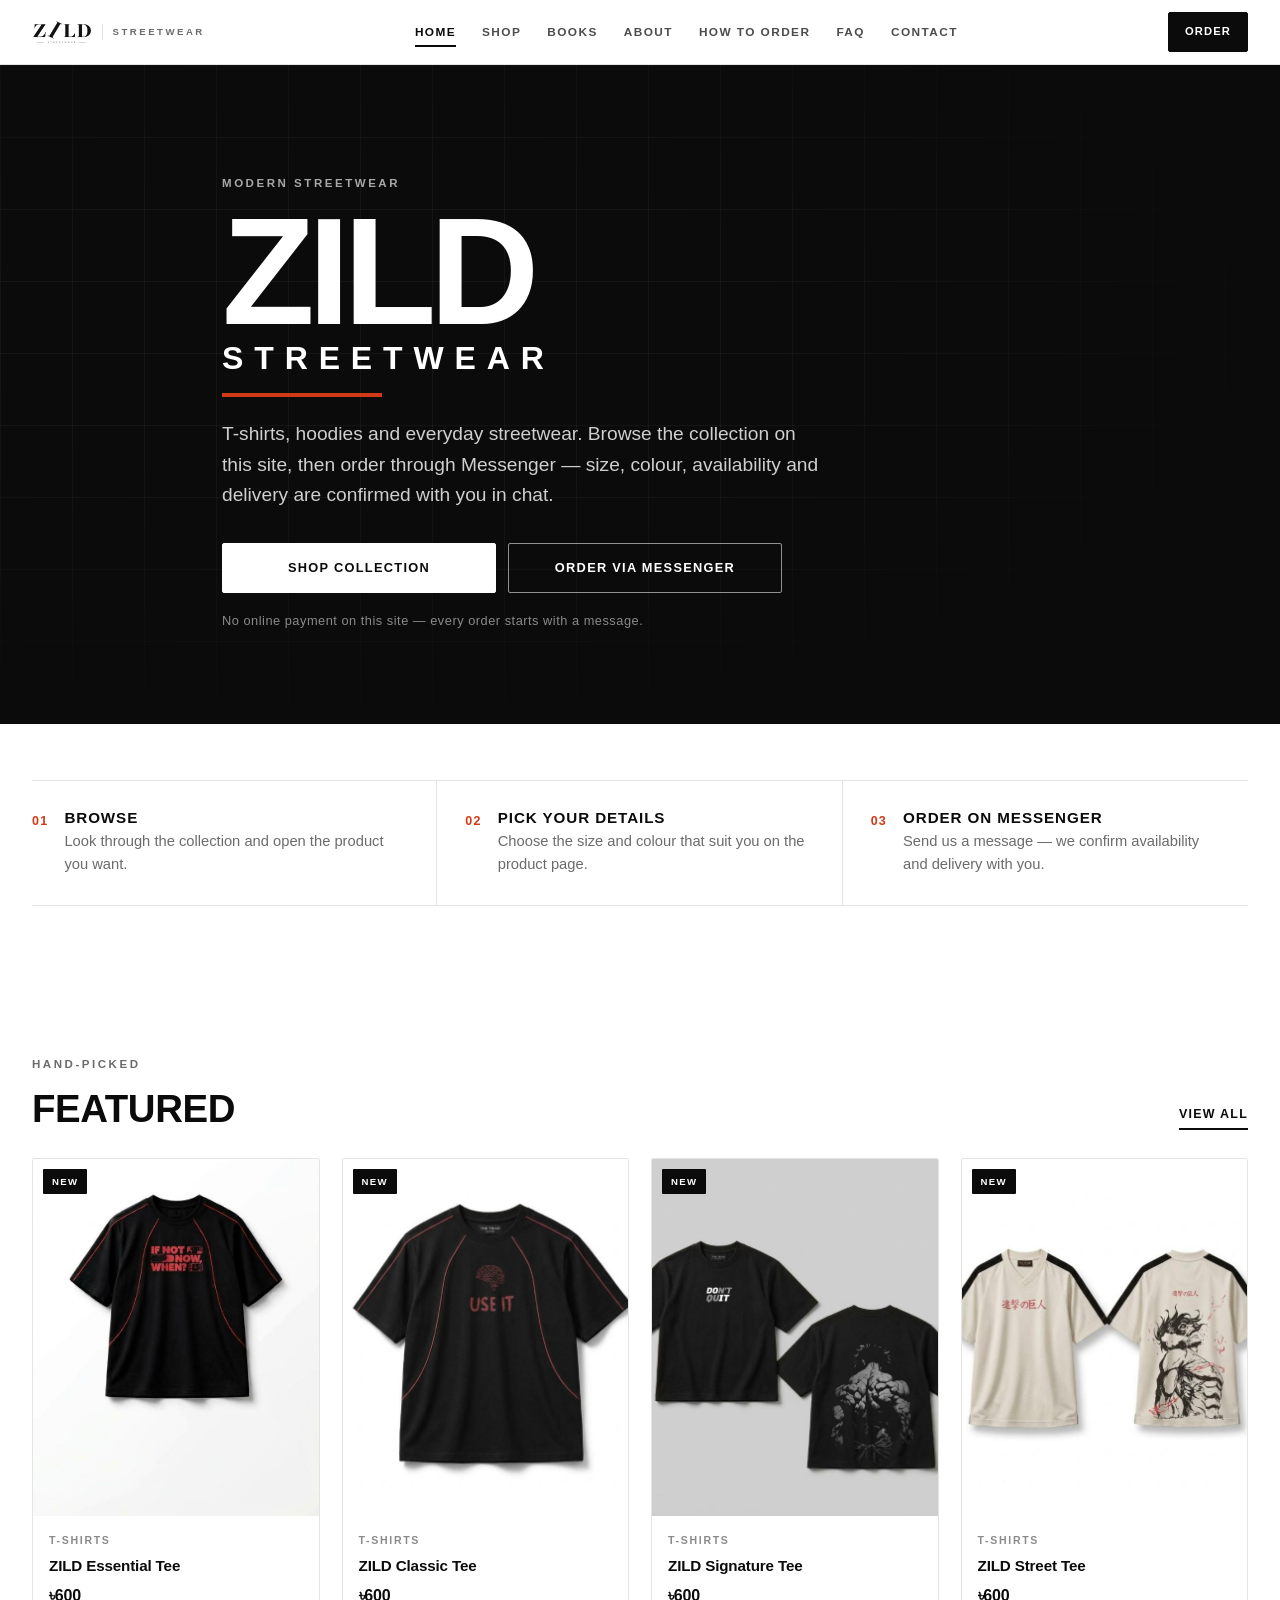
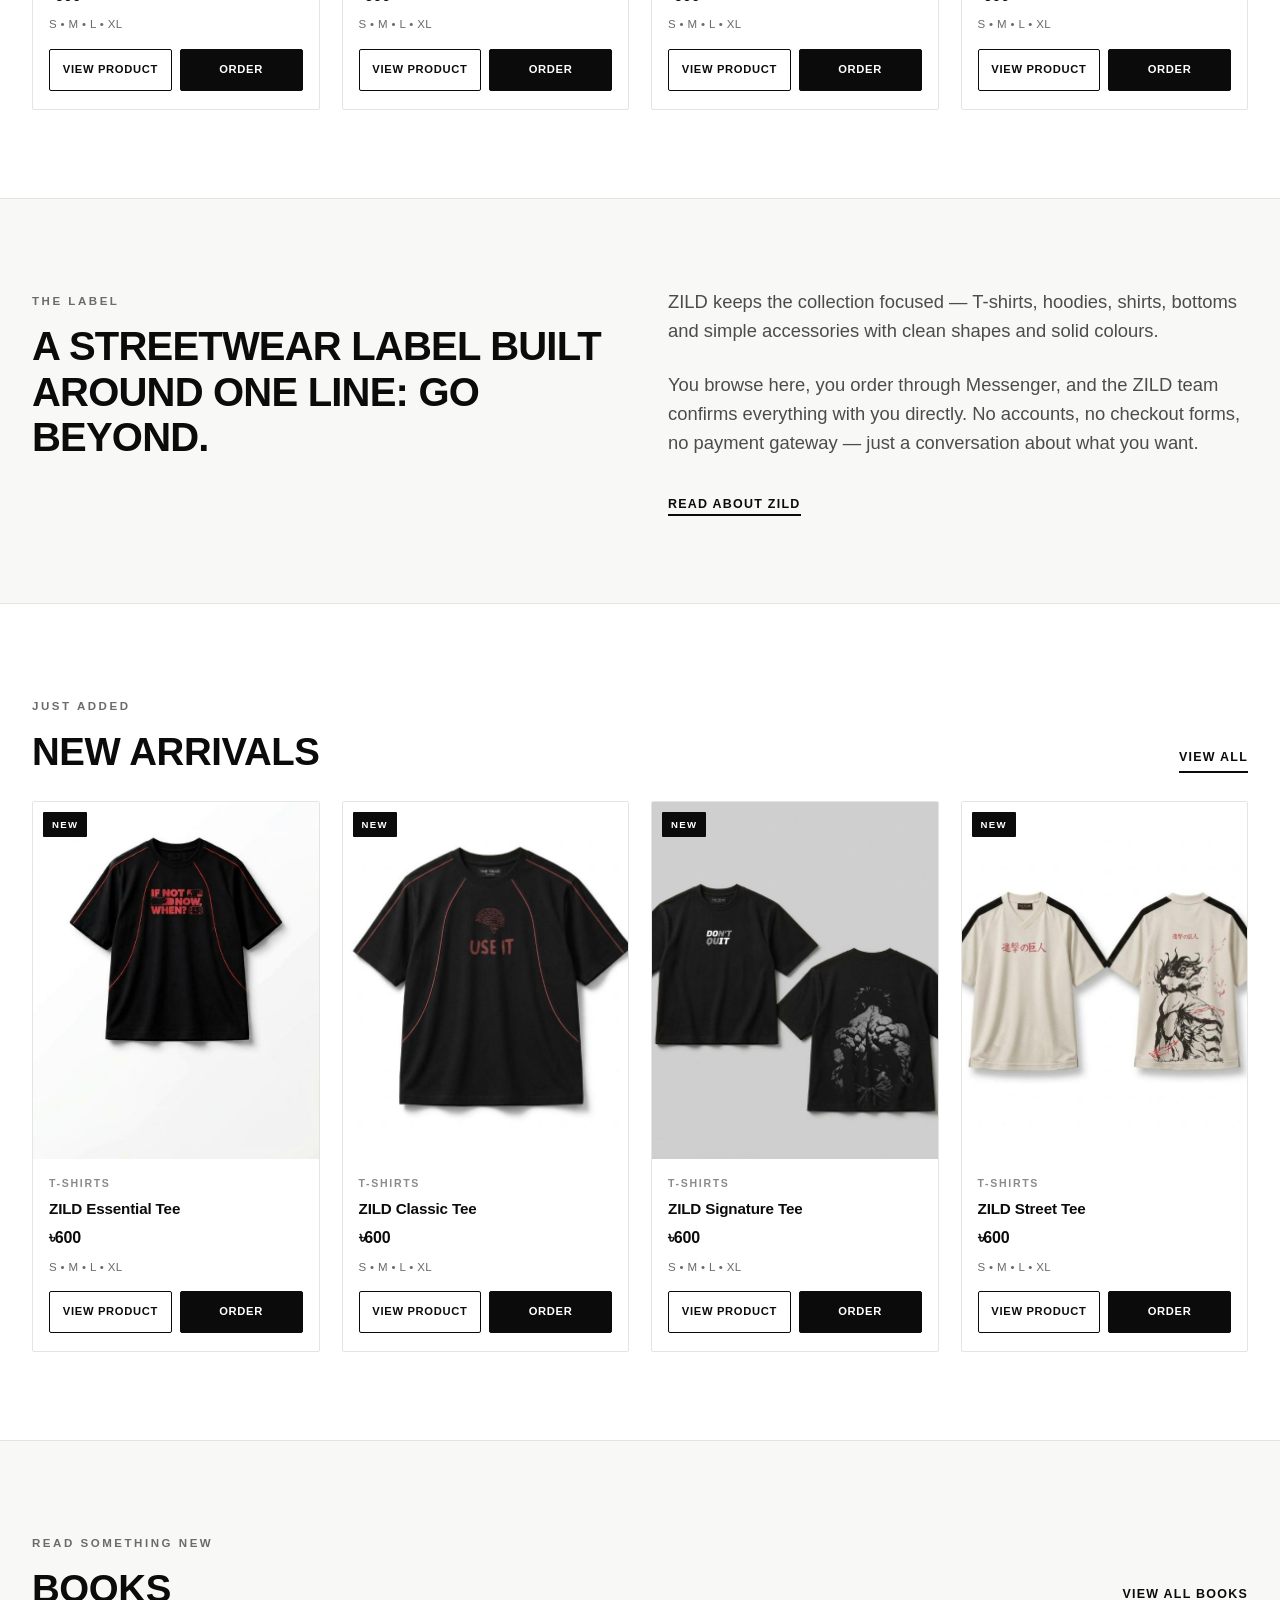
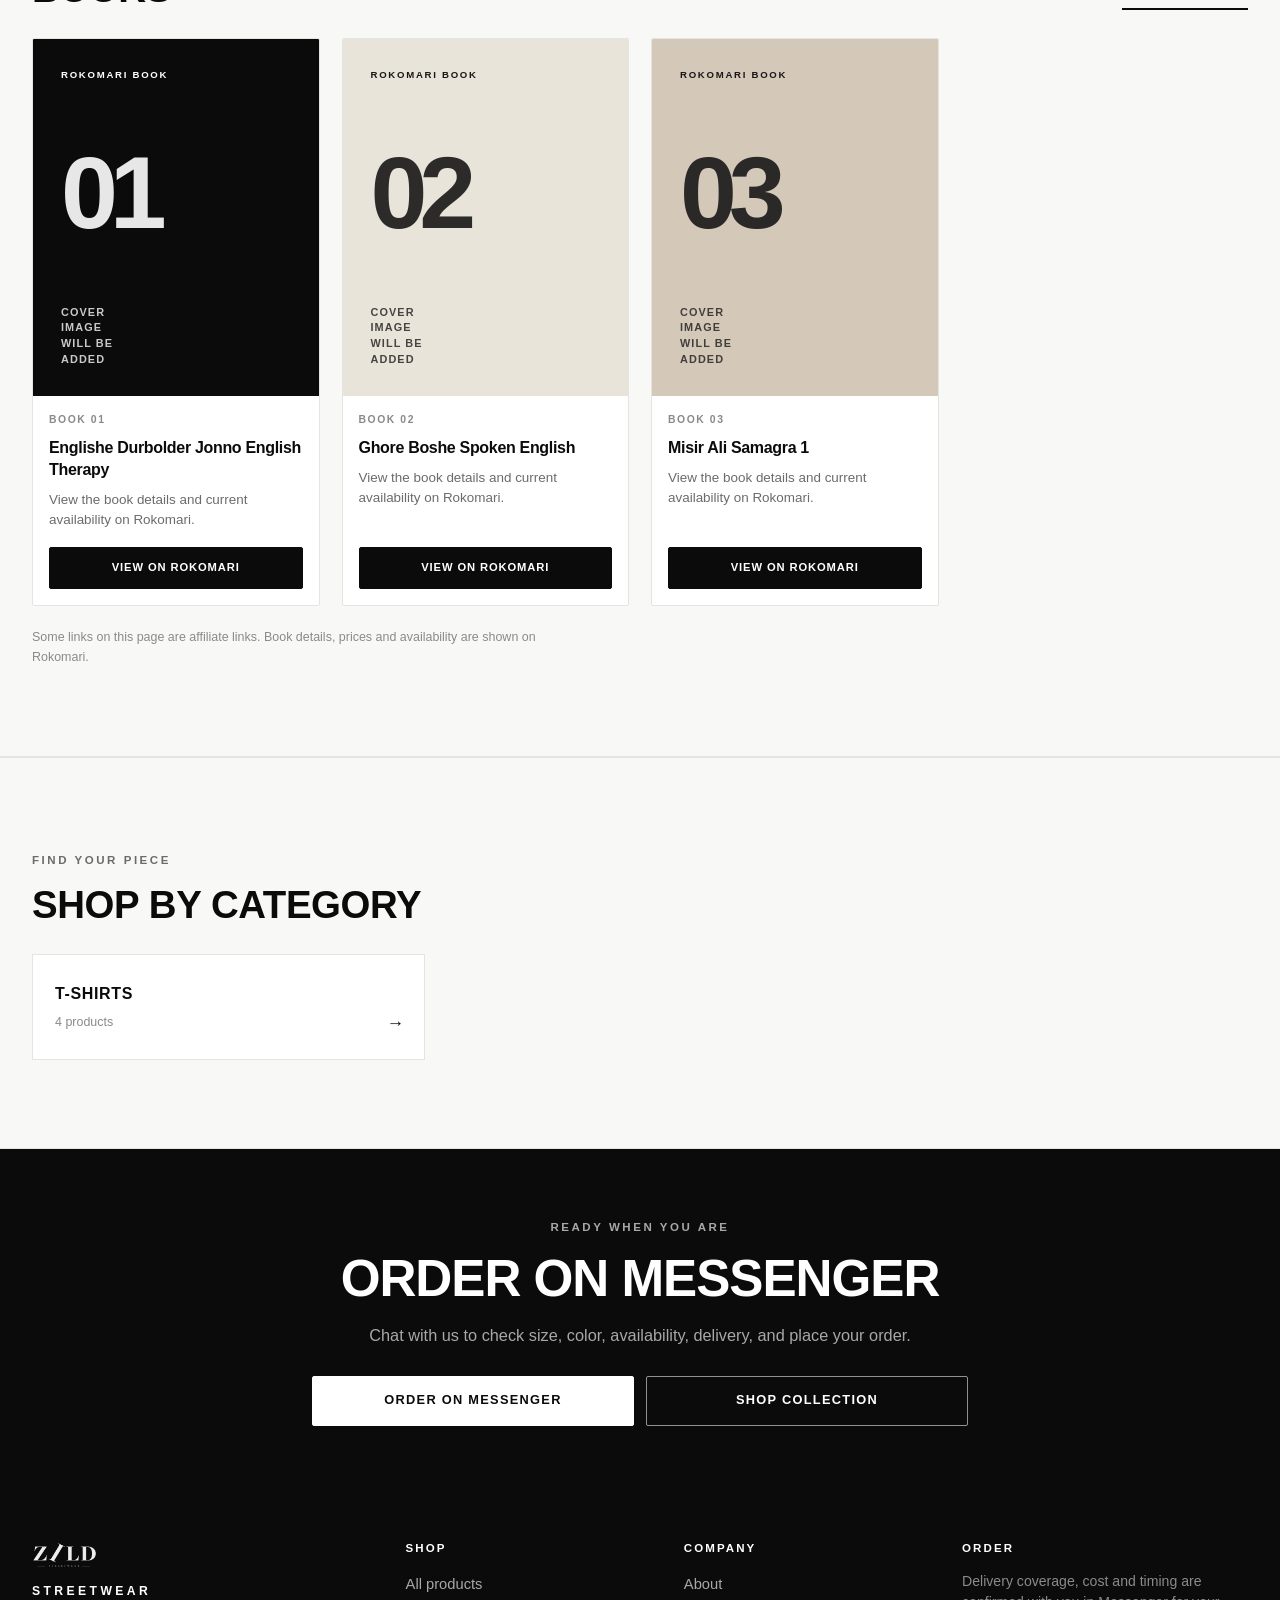
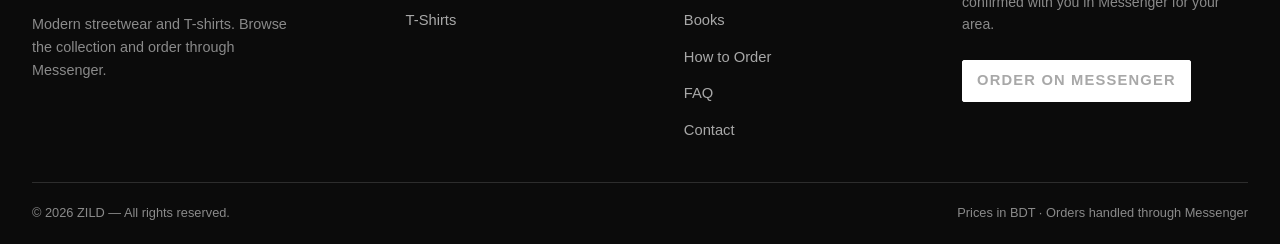
==== index.html @ 1af64d78 "first commit" ====
<!DOCTYPE html>
<html lang="en">
<head>
  <meta charset="utf-8">
  <meta name="google-site-verification" content="OAu-V8VWM3Msu2OALrQtMEpaNADFn--PM1Oyd4TbYXE" />
  <meta name="viewport" content="width=device-width, initial-scale=1">

  <title>ZILD Streetwear</title>
  <meta name="description" content="ZILD — modern streetwear and T-shirts. Browse the collection and order through Messenger.">
  <meta name="theme-color" content="#0b0b0b">

  <!-- ============================================================
       SET YOUR DOMAIN (see README → "Set your domain")
       Replace  https://madaclothing.vercel.app  with your real domain
       in every page before you go live.
       ============================================================ -->
  <link rel="canonical" href="https://madaclothing.vercel.app/">
  <meta property="og:site_name" content="ZILD">
  <meta property="og:type" content="website">
  <meta property="og:title" content="ZILD Streetwear">
  <meta property="og:description" content="ZILD — modern streetwear and T-shirts. Browse the collection and order through Messenger.">
  <meta property="og:url" content="https://madaclothing.vercel.app/">
  <meta property="og:image" content="https://madaclothing.vercel.app/assets/social/og-cover.png">
  <meta property="og:image:width" content="1200">
  <meta property="og:image:height" content="630">
  <meta property="og:image:alt" content="ZILD — Streetwear.">
  <meta name="twitter:card" content="summary_large_image">
  <meta name="twitter:title" content="ZILD Streetwear">
  <meta name="twitter:description" content="ZILD — modern streetwear and T-shirts. Browse the collection and order through Messenger.">

  <link rel="icon" href="favicon-zild.svg" type="image/svg+xml">
  <link rel="alternate icon" href="favicon-zild.ico" sizes="32x32">
  <link rel="manifest" href="manifest.webmanifest">
  <link rel="stylesheet" href="css/styles.css">

  <script src="js/config.js" defer></script>
  <script src="js/products.js" defer></script>
  <script src="js/books.js" defer></script>
  <script src="js/app.js" defer></script>

  <script type="application/ld+json">
  {
    "@context": "https://schema.org",
    "@type": "WebSite",
    "name": "ZILD",
    "slogan": "STREETWEAR",
    "description": "ZILD — modern streetwear and T-shirts. Browse the collection and order through Messenger."
  }
  </script>
</head>

<body data-page="home">
  <a class="skip-link" href="#main">Skip to content</a>

  <!-- ============================ HEADER ============================ -->
  <header class="site-header">
    <div class="container header-inner">
      <a class="brand" href="index.html" aria-label="ZILD Streetwear — home">
        <img class="brand__logo" src="assets/logo/zild-logo.png" alt="ZILD Streetwear" width="520" height="128">
        <span class="brand__tagline" data-config="tagline">STREETWEAR</span>
      </a>

      <nav class="nav-desktop" aria-label="Main navigation">
        <a href="index.html" data-nav="home">Home</a>
        <a href="shop.html" data-nav="shop">Shop</a>
        <a href="books.html" data-nav="books">Books</a>
        <a href="about.html" data-nav="about">About</a>
        <a href="how-to-order.html" data-nav="how-to-order">How to Order</a>
        <a href="faq.html" data-nav="faq">FAQ</a>
        <a href="contact.html" data-nav="contact">Contact</a>
      </nav>

      <div class="header-actions">
        <a class="btn btn--dark header-cta" data-messenger href="https://www.messenger.com/t/1366008693268830" target="_blank" rel="noopener noreferrer">Order</a>
        <button class="nav-toggle" id="nav-toggle" type="button" aria-expanded="false" aria-controls="mobile-menu" aria-label="Open menu">
          <span class="nav-toggle__bar" aria-hidden="true"></span>
        </button>
      </div>
    </div>

    <div class="mobile-menu" id="mobile-menu" hidden>
      <nav aria-label="Mobile navigation">
        <a class="mobile-menu__link" href="index.html" data-nav="home">Home</a>
        <a class="mobile-menu__link" href="shop.html" data-nav="shop">Shop</a>
        <a class="mobile-menu__link" href="books.html" data-nav="books">Books</a>
        <a class="mobile-menu__link" href="about.html" data-nav="about">About</a>
        <a class="mobile-menu__link" href="how-to-order.html" data-nav="how-to-order">How to Order</a>
        <a class="mobile-menu__link" href="faq.html" data-nav="faq">FAQ</a>
        <a class="mobile-menu__link" href="contact.html" data-nav="contact">Contact</a>
      </nav>
      <a class="btn btn--dark" data-messenger href="https://www.messenger.com/t/1366008693268830" target="_blank" rel="noopener noreferrer">ORDER ON MESSENGER</a>
    </div>
  </header>

  <main id="main">

    <!-- ============================ HERO ============================ -->
    <section class="hero">
      <div class="container hero__inner">
        <p class="eyebrow">Modern streetwear</p>
        <h1 class="hero__title">
          <span class="hero__brand">ZILD</span>
          <span class="hero__tagline">STREETWEAR</span>
        </h1>
        <p class="hero__text">
          T-shirts, hoodies and everyday streetwear. Browse the collection on this site,
          then order through Messenger — size, colour, availability and delivery are
          confirmed with you in chat.
        </p>
        <div class="btn-row">
          <a class="btn btn--light" href="shop.html">Shop collection</a>
          <a class="btn btn--ghost-light" data-messenger href="https://www.messenger.com/t/1366008693268830" target="_blank" rel="noopener noreferrer">Order via Messenger</a>
        </div>
        <p class="hero__note">No online payment on this site — every order starts with a message.</p>
      </div>
    </section>

    <!-- ============================ STEPS ============================ -->
    <section class="section--tight" aria-label="How ZILD ordering works">
      <div class="container">
        <ol class="steps">
          <li class="step">
            <span class="step__num" aria-hidden="true">01</span>
            <div>
              <h2 class="step__title">Browse</h2>
              <p class="step__text">Look through the collection and open the product you want.</p>
            </div>
          </li>
          <li class="step">
            <span class="step__num" aria-hidden="true">02</span>
            <div>
              <h2 class="step__title">Pick your details</h2>
              <p class="step__text">Choose the size and colour that suit you on the product page.</p>
            </div>
          </li>
          <li class="step">
            <span class="step__num" aria-hidden="true">03</span>
            <div>
              <h2 class="step__title">Order on Messenger</h2>
              <p class="step__text">Send us a message — we confirm availability and delivery with you.</p>
            </div>
          </li>
        </ol>
      </div>
    </section>

    <!-- ========================== FEATURED ========================== -->
    <section class="section" data-section aria-labelledby="featured-title">
      <div class="container">
        <div class="section-head">
          <div>
            <p class="eyebrow">Hand-picked</p>
            <h2 class="section-head__title" id="featured-title">Featured</h2>
          </div>
          <a class="section-head__link" href="shop.html">View all</a>
        </div>
        <div class="grid-products" id="featured-grid"></div>
      </div>
    </section>

    <!-- ========================= BRAND INTRO ======================== -->
    <section class="section section--muted" aria-labelledby="label-title">
      <div class="container split">
        <div>
          <p class="eyebrow">The label</p>
          <h2 class="brand-statement" id="label-title">A streetwear label built around one line: go beyond.</h2>
        </div>
        <div>
          <p class="lede">
            ZILD keeps the collection focused — T-shirts, hoodies, shirts, bottoms and
            simple accessories with clean shapes and solid colours.
          </p>
          <p class="lede mt-6">
            You browse here, you order through Messenger, and the ZILD team confirms
            everything with you directly. No accounts, no checkout forms, no payment
            gateway — just a conversation about what you want.
          </p>
          <p class="mt-8">
            <a class="section-head__link" href="about.html">Read about ZILD</a>
          </p>
        </div>
      </div>
    </section>

    <!-- ========================= NEW ARRIVALS ======================= -->
    <section class="section" data-section aria-labelledby="arrivals-title">
      <div class="container">
        <div class="section-head">
          <div>
            <p class="eyebrow">Just added</p>
            <h2 class="section-head__title" id="arrivals-title">New arrivals</h2>
          </div>
          <a class="section-head__link" href="shop.html">View all</a>
        </div>
        <div class="grid-products" id="arrivals-grid"></div>
      </div>
    </section>

    <!-- ========================== BOOKS ========================== -->
    <section class="section section--muted" data-books-section aria-labelledby="home-books-title">
      <div class="container">
        <div class="section-head">
          <div>
            <p class="eyebrow">Read something new</p>
            <h2 class="section-head__title" id="home-books-title">Books</h2>
          </div>
          <a class="section-head__link" href="books.html">View all books</a>
        </div>
        <div class="grid-books" id="home-books-grid" aria-live="polite"></div>
        <p class="affiliate-disclosure">Some links on this page are affiliate links. Book details, prices and availability are shown on Rokomari.</p>
      </div>
    </section>

    <!-- ========================== CATEGORIES ======================== -->
    <section class="section section--muted" aria-labelledby="category-title">
      <div class="container">
        <div class="section-head">
          <div>
            <p class="eyebrow">Find your piece</p>
            <h2 class="section-head__title" id="category-title">Shop by category</h2>
          </div>
        </div>
        <div class="grid-categories" id="category-grid"></div>
      </div>
    </section>

    <!-- ============================ BAND ============================ -->
    <section class="band" aria-labelledby="band-title">
      <div class="container band__inner">
        <p class="eyebrow">Ready when you are</p>
        <h2 class="band__title" id="band-title">Order on Messenger</h2>
        <p class="band__text" data-config="orderHelper">
          Chat with us to check size, color, availability, delivery, and place your order.
        </p>
        <div class="btn-row">
          <a class="btn btn--light" data-messenger href="https://www.messenger.com/t/1366008693268830" target="_blank" rel="noopener noreferrer">ORDER ON MESSENGER</a>
          <a class="btn btn--ghost-light" href="shop.html">Shop collection</a>
        </div>
      </div>
    </section>

  </main>

  <!-- ============================ FOOTER ============================ -->
  <footer class="site-footer">
    <div class="container">
      <div class="footer-grid">
        <div class="footer-brand">
          <img class="footer-brand__logo" src="assets/logo/zild-logo.png" alt="ZILD Streetwear" width="520" height="128">
          <p class="footer-brand__tagline" data-config="tagline">STREETWEAR</p>
          <p class="footer-brand__text">Modern streetwear and T-shirts. Browse the collection and order through Messenger.</p>
        </div>

        <div class="footer-col">
          <h2 class="footer-col__title">Shop</h2>
          <ul id="footer-categories">
            <li><a href="shop.html">All products</a></li>
          </ul>
        </div>

        <div class="footer-col">
          <h2 class="footer-col__title">Company</h2>
          <ul>
            <li><a href="about.html">About</a></li>
            <li><a href="books.html">Books</a></li>
            <li><a href="how-to-order.html">How to Order</a></li>
            <li><a href="faq.html">FAQ</a></li>
            <li><a href="contact.html">Contact</a></li>
          </ul>
        </div>

        <div class="footer-col">
          <h2 class="footer-col__title">Order</h2>
          <p class="footer-note" data-config="deliveryInfo">Delivery coverage, cost and timing are confirmed with you in Messenger for your area.</p>
          <p class="mt-6">
            <a class="btn btn--light btn--sm" data-messenger href="https://www.messenger.com/t/1366008693268830" target="_blank" rel="noopener noreferrer">Order on Messenger</a>
          </p>
          <p class="mt-6">
            <a data-facebook hidden>Facebook page</a>
          </p>
        </div>
      </div>

      <div class="footer-bottom">
        <span>© <span data-year>2026</span> <span data-config="brandName">ZILD</span> — All rights reserved.</span>
        <span>Prices in <span data-config="currency">BDT</span> · Orders handled through Messenger</span>
      </div>
    </div>
  </footer>
</body>
</html>
---- css/styles.css ----
/* ============================================================================
   ZILD — STREETWEAR
   Single stylesheet. Mobile-first, no frameworks, no external fonts.
   ============================================================================ */

/* --------------------------------------------------------------------------
   1. TOKENS
   -------------------------------------------------------------------------- */
:root {
  --ink: #0b0b0b;
  --ink-soft: #161616;
  --charcoal: #242424;
  --gray-800: #333333;
  --gray-700: #4c4c4c;
  --gray-600: #6b6b6b;
  --gray-500: #8a8a8a;
  --gray-400: #a8a8a8;
  --gray-300: #cfcfcf;
  --gray-200: #e4e4e2;
  --gray-100: #f1f1ef;
  --paper: #ffffff;
  --paper-warm: #f8f8f7;
  --line: #e4e4e1;
  --line-dark: rgba(255, 255, 255, 0.14);
  --accent: #d13a17;
  --accent-ink: #ffffff;

  --font-sans: -apple-system, BlinkMacSystemFont, "Segoe UI", Roboto, "Helvetica Neue",
    Arial, "Noto Sans", sans-serif;

  --container: 1280px;
  --gutter: 20px;
  --radius: 2px;
  --header-h: 64px;
  --ease: cubic-bezier(0.4, 0, 0.2, 1);
}

@media (min-width: 768px) {
  :root {
    --gutter: 32px;
  }
}

/* --------------------------------------------------------------------------
   2. RESET / BASE
   -------------------------------------------------------------------------- */
*,
*::before,
*::after {
  box-sizing: border-box;
}

html {
  -webkit-text-size-adjust: 100%;
  scroll-behavior: smooth;
}

body {
  margin: 0;
  min-height: 100vh;
  display: flex;
  flex-direction: column;
  font-family: var(--font-sans);
  font-size: 16px;
  line-height: 1.6;
  color: var(--ink);
  background: var(--paper);
  -webkit-font-smoothing: antialiased;
  -moz-osx-font-smoothing: grayscale;
  text-rendering: optimizeLegibility;
}

main {
  flex: 1 0 auto;
}

img,
svg {
  max-width: 100%;
}

img {
  height: auto;
}

a {
  color: inherit;
  text-decoration: none;
}

button {
  font: inherit;
}

h1,
h2,
h3,
h4 {
  margin: 0;
  line-height: 1.12;
  font-weight: 800;
  letter-spacing: -0.02em;
}

p {
  margin: 0;
}

ul,
ol,
dl,
dd {
  margin: 0;
  padding: 0;
}

:focus-visible {
  outline: 3px solid var(--accent);
  outline-offset: 2px;
  border-radius: 1px;
}

::selection {
  background: var(--ink);
  color: #fff;
}

[hidden] {
  display: none !important;
}

/* --------------------------------------------------------------------------
   3. LAYOUT HELPERS
   -------------------------------------------------------------------------- */
.container {
  width: 100%;
  max-width: var(--container);
  margin-inline: auto;
  padding-inline: var(--gutter);
}

.section {
  padding-block: 56px;
}

.section--tight {
  padding-block: 40px;
}

.section--muted {
  background: var(--paper-warm);
  border-block: 1px solid var(--line);
}

.section--dark {
  background: var(--ink);
  color: #fff;
}

@media (min-width: 900px) {
  .section {
    padding-block: 88px;
  }
  .section--tight {
    padding-block: 56px;
  }
}

.section-head {
  display: flex;
  align-items: flex-end;
  justify-content: space-between;
  gap: 16px;
  margin-bottom: 28px;
  flex-wrap: wrap;
}

.section-head__title {
  font-size: clamp(1.5rem, 4vw, 2.4rem);
  text-transform: uppercase;
  letter-spacing: -0.01em;
}

.section-head__link {
  font-size: 0.78rem;
  font-weight: 700;
  letter-spacing: 0.1em;
  text-transform: uppercase;
  border-bottom: 2px solid var(--ink);
  padding-bottom: 3px;
}

.section-head__link:hover {
  color: var(--accent);
  border-color: var(--accent);
}

.eyebrow {
  display: inline-block;
  font-size: 0.72rem;
  font-weight: 700;
  letter-spacing: 0.22em;
  text-transform: uppercase;
  color: var(--gray-600);
  margin-bottom: 14px;
}

.section--dark .eyebrow,
.hero .eyebrow,
.band .eyebrow {
  color: var(--gray-400);
}

.lede {
  font-size: clamp(1rem, 2.2vw, 1.15rem);
  color: var(--gray-700);
  max-width: 62ch;
}

.split {
  display: grid;
  gap: 26px;
}

@media (min-width: 900px) {
  .split {
    grid-template-columns: 1fr 1fr;
    gap: 56px;
    align-items: start;
  }
}

.brand-statement {
  font-size: clamp(1.5rem, 4.2vw, 2.5rem);
  text-transform: uppercase;
  letter-spacing: -0.02em;
  line-height: 1.14;
}

.visually-hidden {
  position: absolute !important;
  width: 1px;
  height: 1px;
  padding: 0;
  margin: -1px;
  overflow: hidden;
  clip: rect(0 0 0 0);
  clip-path: inset(50%);
  white-space: nowrap;
  border: 0;
}

.skip-link {
  position: absolute;
  left: 12px;
  top: -60px;
  z-index: 200;
  background: var(--ink);
  color: #fff;
  padding: 10px 16px;
  font-size: 0.85rem;
  font-weight: 700;
  transition: top 0.2s var(--ease);
}

.skip-link:focus {
  top: 12px;
}

/* --------------------------------------------------------------------------
   4. BUTTONS
   -------------------------------------------------------------------------- */
.btn {
  display: inline-flex;
  align-items: center;
  justify-content: center;
  gap: 8px;
  min-height: 50px;
  padding: 0 26px;
  border: 1px solid transparent;
  border-radius: var(--radius);
  font-size: 0.8rem;
  font-weight: 700;
  letter-spacing: 0.1em;
  text-transform: uppercase;
  text-align: center;
  cursor: pointer;
  background: none;
  transition: background-color 0.18s var(--ease), color 0.18s var(--ease),
    border-color 0.18s var(--ease), transform 0.18s var(--ease);
}

.btn:active {
  transform: translateY(1px);
}

.btn--dark,
.btn--primary {
  background: var(--ink);
  color: #fff;
  border-color: var(--ink);
}

.btn--dark:hover,
.btn--primary:hover {
  background: var(--charcoal);
  border-color: var(--charcoal);
}

.btn--light {
  background: #fff;
  color: var(--ink);
  border-color: #fff;
}

.btn--light:hover {
  background: var(--gray-100);
  border-color: var(--gray-100);
}

.btn--ghost {
  background: transparent;
  color: var(--ink);
  border-color: var(--ink);
}

.btn--ghost:hover {
  background: var(--ink);
  color: #fff;
}

.btn--ghost-light {
  background: transparent;
  color: #fff;
  border-color: rgba(255, 255, 255, 0.55);
}

.btn--ghost-light:hover {
  background: #fff;
  color: var(--ink);
  border-color: #fff;
}

.btn--muted {
  background: var(--gray-100);
  color: var(--gray-600);
  border-color: var(--gray-200);
  cursor: not-allowed;
}

.btn--sm {
  min-height: 42px;
  padding: 0 14px;
  font-size: 0.7rem;
  letter-spacing: 0.08em;
}

.btn--block {
  width: 100%;
}

.btn:disabled {
  opacity: 1;
  cursor: not-allowed;
}

.btn-row {
  display: flex;
  flex-wrap: wrap;
  gap: 12px;
}

.btn-row .btn {
  flex: 1 1 220px;
}

/* --------------------------------------------------------------------------
   5. HEADER / NAVIGATION
   -------------------------------------------------------------------------- */
.site-header {
  position: sticky;
  top: 0;
  z-index: 60;
  background: rgba(255, 255, 255, 0.94);
  backdrop-filter: saturate(180%) blur(12px);
  -webkit-backdrop-filter: saturate(180%) blur(12px);
  border-bottom: 1px solid var(--line);
}

.header-inner {
  display: flex;
  align-items: center;
  justify-content: space-between;
  gap: 14px;
  min-height: var(--header-h);
}

.brand {
  display: inline-flex;
  align-items: center;
  gap: 10px;
  flex-shrink: 0;
}

.brand__logo {
  display: block;
  height: 22px;
  width: auto;
}

.brand__tagline {
  display: none;
  font-size: 0.6rem;
  font-weight: 700;
  letter-spacing: 0.26em;
  color: var(--gray-600);
  text-transform: uppercase;
  border-left: 1px solid var(--line);
  padding-left: 10px;
}

@media (min-width: 480px) {
  .brand__logo {
    height: 24px;
  }
  .brand__tagline {
    display: inline-block;
  }
}

.nav-desktop {
  display: none;
  align-items: center;
  gap: 26px;
}

.nav-desktop a {
  position: relative;
  font-size: 0.74rem;
  font-weight: 700;
  letter-spacing: 0.12em;
  text-transform: uppercase;
  color: var(--gray-700);
  padding-block: 6px;
}

.nav-desktop a::after {
  content: "";
  position: absolute;
  left: 0;
  right: 0;
  bottom: 0;
  height: 2px;
  background: var(--ink);
  transform: scaleX(0);
  transform-origin: left;
  transition: transform 0.2s var(--ease);
}

.nav-desktop a:hover {
  color: var(--ink);
}

.nav-desktop a:hover::after,
.nav-desktop a[aria-current="page"]::after {
  transform: scaleX(1);
}

.nav-desktop a[aria-current="page"] {
  color: var(--ink);
}

.header-actions {
  display: flex;
  align-items: center;
  gap: 10px;
}

.header-cta {
  min-height: 40px;
  padding: 0 16px;
  font-size: 0.7rem;
}

.nav-toggle {
  display: inline-flex;
  align-items: center;
  justify-content: center;
  width: 44px;
  height: 44px;
  border: 1px solid var(--line);
  background: #fff;
  cursor: pointer;
  border-radius: var(--radius);
}

.nav-toggle__bar {
  display: block;
  width: 18px;
  height: 2px;
  background: var(--ink);
  position: relative;
}

.nav-toggle__bar::before,
.nav-toggle__bar::after {
  content: "";
  position: absolute;
  left: 0;
  width: 18px;
  height: 2px;
  background: var(--ink);
}

.nav-toggle__bar::before {
  top: -6px;
}

.nav-toggle__bar::after {
  top: 6px;
}

.mobile-menu {
  border-top: 1px solid var(--line);
  background: #fff;
  padding: 8px var(--gutter) 24px;
}

.mobile-menu__link {
  display: flex;
  align-items: center;
  justify-content: space-between;
  padding: 15px 0;
  font-size: 1rem;
  font-weight: 700;
  letter-spacing: 0.04em;
  text-transform: uppercase;
  border-bottom: 1px solid var(--line);
}

.mobile-menu__link[aria-current="page"] {
  color: var(--accent);
}

.mobile-menu__link::after {
  content: "→";
  color: var(--gray-400);
  font-weight: 400;
}

.mobile-menu .btn {
  width: 100%;
  margin-top: 20px;
}

@media (min-width: 960px) {
  .nav-desktop {
    display: flex;
  }
  .nav-toggle {
    display: none;
  }
  .mobile-menu {
    display: none !important;
  }
}

/* --------------------------------------------------------------------------
   6. HERO
   -------------------------------------------------------------------------- */
.hero {
  position: relative;
  background: var(--ink);
  color: #fff;
  overflow: hidden;
  isolation: isolate;
}

.hero::before {
  content: "";
  position: absolute;
  inset: 0;
  background-image: linear-gradient(rgba(255, 255, 255, 0.045) 1px, transparent 1px),
    linear-gradient(90deg, rgba(255, 255, 255, 0.045) 1px, transparent 1px);
  background-size: 72px 72px;
  -webkit-mask-image: radial-gradient(ellipse at 30% 40%, #000 30%, transparent 78%);
  mask-image: radial-gradient(ellipse at 30% 40%, #000 30%, transparent 78%);
  z-index: -1;
}

.hero__inner {
  padding-block: 72px 64px;
  max-width: 900px;
}

.hero__title {
  display: flex;
  flex-direction: column;
  gap: 4px;
  margin-bottom: 22px;
}

.hero__brand {
  font-size: clamp(3.4rem, 17vw, 9.5rem);
  line-height: 0.86;
  font-weight: 800;
  letter-spacing: -0.045em;
  text-transform: uppercase;
}

.hero__tagline {
  font-size: clamp(1rem, 4.4vw, 2rem);
  font-weight: 700;
  letter-spacing: 0.34em;
  text-transform: uppercase;
  color: #fff;
}

.hero__tagline::after {
  content: "";
  display: block;
  width: clamp(64px, 20vw, 160px);
  height: 4px;
  background: var(--accent);
  margin-top: 16px;
}

.hero__text {
  font-size: clamp(1rem, 2.4vw, 1.2rem);
  color: var(--gray-300);
  max-width: 56ch;
  margin-bottom: 32px;
}

.hero .btn-row {
  max-width: 560px;
}

.hero__note {
  margin-top: 18px;
  font-size: 0.8rem;
  color: var(--gray-500);
  letter-spacing: 0.04em;
}

@media (min-width: 768px) {
  .hero__inner {
    padding-block: 104px 92px;
  }
}

/* --------------------------------------------------------------------------
   7. STEPS STRIP
   -------------------------------------------------------------------------- */
.steps {
  display: grid;
  gap: 0;
  list-style: none;
  margin: 0;
  padding: 0;
  border-top: 1px solid var(--line);
  border-bottom: 1px solid var(--line);
}

.step {
  display: flex;
  gap: 16px;
  align-items: flex-start;
  padding: 22px 0;
  border-bottom: 1px solid var(--line);
}

.step:last-child {
  border-bottom: 0;
}

.step__num {
  font-size: 0.78rem;
  font-weight: 800;
  letter-spacing: 0.1em;
  color: var(--accent);
  padding-top: 3px;
  flex-shrink: 0;
}

.step__title {
  font-size: 0.95rem;
  font-weight: 800;
  text-transform: uppercase;
  letter-spacing: 0.06em;
  margin-bottom: 4px;
}

.step__text {
  font-size: 0.92rem;
  color: var(--gray-600);
}

@media (min-width: 768px) {
  .steps {
    grid-template-columns: repeat(3, 1fr);
  }
  .step {
    border-bottom: 0;
    border-right: 1px solid var(--line);
    padding: 28px 28px 28px 0;
  }
  .step:last-child {
    border-right: 0;
  }
  .step:not(:first-child) {
    padding-left: 28px;
  }
}

/* --------------------------------------------------------------------------
   8. PRODUCT CARDS / GRID
   -------------------------------------------------------------------------- */
.grid-products {
  display: grid;
  grid-template-columns: repeat(2, minmax(0, 1fr));
  gap: 14px;
}

@media (min-width: 640px) {
  .grid-products {
    gap: 22px;
  }
}

@media (min-width: 900px) {
  .grid-products {
    grid-template-columns: repeat(3, minmax(0, 1fr));
  }
}

@media (min-width: 1120px) {
  .grid-products {
    grid-template-columns: repeat(4, minmax(0, 1fr));
  }
}

.card {
  display: flex;
  flex-direction: column;
  background: var(--paper);
  border: 1px solid var(--line);
  border-radius: var(--radius);
  overflow: hidden;
}

.card__media {
  position: relative;
  display: block;
  aspect-ratio: 4 / 5;
  background: var(--gray-100);
  overflow: hidden;
}

.card__img {
  width: 100%;
  height: 100%;
  object-fit: cover;
  display: block;
  transition: transform 0.5s var(--ease);
}

.card:hover .card__img {
  transform: scale(1.035);
}

.card--sold .card__img {
  filter: grayscale(1);
  opacity: 0.72;
}

.badge {
  position: absolute;
  top: 10px;
  left: 10px;
  z-index: 2;
  background: var(--ink);
  color: #fff;
  font-size: 0.6rem;
  font-weight: 800;
  letter-spacing: 0.14em;
  text-transform: uppercase;
  padding: 5px 9px;
  border-radius: 1px;
}

.tag--sold {
  position: absolute;
  top: 10px;
  right: 10px;
  z-index: 2;
  background: #fff;
  color: var(--ink);
  border: 1px solid var(--ink);
  font-size: 0.6rem;
  font-weight: 800;
  letter-spacing: 0.14em;
  text-transform: uppercase;
  padding: 4px 8px;
}

.card__body {
  display: flex;
  flex-direction: column;
  gap: 7px;
  padding: 14px 14px 16px;
  flex: 1;
}

@media (min-width: 640px) {
  .card__body {
    padding: 16px 16px 18px;
  }
}

.card__cat {
  font-size: 0.66rem;
  font-weight: 700;
  letter-spacing: 0.16em;
  text-transform: uppercase;
  color: var(--gray-500);
}

.card__title {
  font-size: 0.95rem;
  font-weight: 700;
  letter-spacing: -0.01em;
  line-height: 1.3;
}

.card__title a:hover {
  color: var(--accent);
}

.card__price {
  font-size: 1rem;
  font-weight: 800;
  letter-spacing: -0.01em;
}

.card--sold .card__price {
  color: var(--gray-500);
}

.card__colors {
  display: flex;
  align-items: center;
  gap: 6px;
  min-height: 16px;
}

.card__colors-text {
  font-size: 0.72rem;
  color: var(--gray-600);
  margin-left: 3px;
}

@media (max-width: 479px) {
  .card__colors-text {
    display: none;
  }
}

.swatch {
  width: 13px;
  height: 13px;
  border-radius: 50%;
  border: 1px solid rgba(0, 0, 0, 0.25);
  flex-shrink: 0;
}

.card__sizes {
  font-size: 0.72rem;
  color: var(--gray-600);
  letter-spacing: 0.03em;
}

.card__actions {
  display: grid;
  grid-template-columns: 1fr 1fr;
  gap: 8px;
  margin-top: auto;
  padding-top: 8px;
}

.card__actions .btn {
  padding: 0 6px;
  letter-spacing: 0.06em;
}

/* --------------------------------------------------------------------------
   9. CATEGORY CARDS
   -------------------------------------------------------------------------- */
.grid-categories {
  display: grid;
  grid-template-columns: repeat(2, minmax(0, 1fr));
  gap: 12px;
}

@media (min-width: 900px) {
  .grid-categories {
    grid-template-columns: repeat(3, minmax(0, 1fr));
    gap: 18px;
  }
}

.cat-card {
  position: relative;
  display: flex;
  flex-direction: column;
  gap: 6px;
  padding: 26px 22px;
  border: 1px solid var(--line);
  background: var(--paper);
  transition: background-color 0.2s var(--ease), color 0.2s var(--ease);
}

.cat-card:hover {
  background: var(--ink);
  color: #fff;
}

.cat-card__name {
  font-size: 1rem;
  font-weight: 800;
  text-transform: uppercase;
  letter-spacing: 0.04em;
}

.cat-card__count {
  font-size: 0.78rem;
  color: var(--gray-500);
}

.cat-card:hover .cat-card__count {
  color: var(--gray-400);
}

.cat-card__arrow {
  position: absolute;
  right: 20px;
  bottom: 22px;
  font-size: 1.1rem;
}

/* --------------------------------------------------------------------------
   10. CTA BAND
   -------------------------------------------------------------------------- */
.band {
  background: var(--ink);
  color: #fff;
  text-align: center;
}

.band__inner {
  max-width: 720px;
  margin-inline: auto;
  padding-block: 64px;
}

.band__title {
  font-size: clamp(1.8rem, 6vw, 3.2rem);
  text-transform: uppercase;
  margin-bottom: 14px;
}

.band__text {
  color: var(--gray-400);
  margin-bottom: 28px;
  font-size: 1.02rem;
}

.band .btn-row {
  justify-content: center;
}

/* --------------------------------------------------------------------------
   11. PAGE HEADER (inner pages)
   -------------------------------------------------------------------------- */
.page-hero {
  background: var(--ink);
  color: #fff;
  padding-block: 46px 42px;
  border-bottom: 3px solid var(--accent);
}

.page-hero__title {
  font-size: clamp(2rem, 7vw, 3.6rem);
  text-transform: uppercase;
  letter-spacing: -0.03em;
}

.page-hero__text {
  color: var(--gray-400);
  margin-top: 12px;
  max-width: 62ch;
}

.breadcrumb {
  display: flex;
  flex-wrap: wrap;
  gap: 8px;
  align-items: center;
  font-size: 0.74rem;
  letter-spacing: 0.1em;
  text-transform: uppercase;
  color: var(--gray-500);
  padding-block: 18px 0;
}

.breadcrumb a {
  color: var(--gray-600);
}

.breadcrumb a:hover {
  color: var(--ink);
}

.breadcrumb [aria-current] {
  color: var(--ink);
  font-weight: 700;
}

/* --------------------------------------------------------------------------
   12. SHOP CONTROLS
   -------------------------------------------------------------------------- */
.shop-controls {
  position: sticky;
  top: var(--header-h);
  z-index: 40;
  background: rgba(255, 255, 255, 0.96);
  backdrop-filter: blur(8px);
  -webkit-backdrop-filter: blur(8px);
  border-bottom: 1px solid var(--line);
  padding-block: 14px;
}

.shop-controls__row {
  display: flex;
  flex-wrap: wrap;
  gap: 10px;
  align-items: center;
  justify-content: space-between;
}

.search-field {
  position: relative;
  flex: 1 1 260px;
  min-width: 200px;
}

.search-field input {
  width: 100%;
  min-height: 48px;
  padding: 0 14px 0 44px;
  border: 1px solid var(--gray-200);
  background: var(--paper);
  border-radius: var(--radius);
  font-size: 0.95rem;
  color: var(--ink);
}

.search-field input::placeholder {
  color: var(--gray-500);
}

.search-field::before {
  content: "";
  position: absolute;
  left: 16px;
  top: 50%;
  width: 15px;
  height: 15px;
  transform: translateY(-58%);
  border: 2px solid var(--gray-500);
  border-radius: 50%;
  pointer-events: none;
}

.search-field::after {
  content: "";
  position: absolute;
  left: 31px;
  top: 58%;
  width: 8px;
  height: 2px;
  background: var(--gray-500);
  transform: rotate(45deg);
  transform-origin: left center;
  pointer-events: none;
}

.sort-field {
  display: flex;
  align-items: center;
  gap: 8px;
  flex: 0 1 auto;
}

.sort-field label {
  font-size: 0.7rem;
  font-weight: 700;
  letter-spacing: 0.12em;
  text-transform: uppercase;
  color: var(--gray-600);
}

.sort-field select {
  min-height: 48px;
  padding: 0 34px 0 12px;
  border: 1px solid var(--gray-200);
  background: #fff url("data:image/svg+xml;charset=utf-8,%3Csvg xmlns='http://www.w3.org/2000/svg' width='12' height='8' viewBox='0 0 12 8'%3E%3Cpath d='M1 1.5 6 6.5l5-5' fill='none' stroke='%230b0b0b' stroke-width='2'/%3E%3C/svg%3E")
    no-repeat right 12px center;
  border-radius: var(--radius);
  font-size: 0.88rem;
  font-weight: 600;
  color: var(--ink);
  appearance: none;
  -webkit-appearance: none;
  cursor: pointer;
}

.chips {
  display: flex;
  gap: 8px;
  margin-top: 12px;
  overflow-x: auto;
  padding-bottom: 4px;
  scrollbar-width: thin;
}

.chip {
  flex: 0 0 auto;
  min-height: 40px;
  padding: 0 16px;
  border: 1px solid var(--gray-200);
  background: #fff;
  border-radius: 999px;
  font-size: 0.76rem;
  font-weight: 700;
  letter-spacing: 0.08em;
  text-transform: uppercase;
  color: var(--gray-700);
  cursor: pointer;
  transition: background-color 0.16s var(--ease), color 0.16s var(--ease),
    border-color 0.16s var(--ease);
  white-space: nowrap;
}

.chip:hover {
  border-color: var(--ink);
  color: var(--ink);
}

.chip--active {
  background: var(--ink);
  border-color: var(--ink);
  color: #fff;
}

.shop-meta {
  display: flex;
  align-items: center;
  justify-content: space-between;
  gap: 12px;
  padding-block: 22px 18px;
  flex-wrap: wrap;
}

.shop-count {
  font-size: 0.78rem;
  font-weight: 700;
  letter-spacing: 0.12em;
  text-transform: uppercase;
  color: var(--gray-600);
}

.shop-empty {
  border: 1px dashed var(--gray-300);
  padding: 48px 24px;
  text-align: center;
  color: var(--gray-600);
  margin-bottom: 40px;
}

.shop-empty strong {
  display: block;
  color: var(--ink);
  font-size: 1.1rem;
  margin-bottom: 8px;
  text-transform: uppercase;
  letter-spacing: 0.06em;
}

/* --------------------------------------------------------------------------
   13. PRODUCT DETAIL
   -------------------------------------------------------------------------- */
.product {
  display: grid;
  gap: 30px;
  padding-block: 22px 56px;
}

@media (min-width: 960px) {
  .product {
    grid-template-columns: minmax(0, 1.05fr) minmax(0, 1fr);
    gap: 56px;
    padding-block: 32px 72px;
    align-items: start;
  }
}

.product__media {
  display: flex;
  flex-direction: column;
  gap: 10px;
}

@media (min-width: 960px) {
  .product__media {
    position: sticky;
    top: calc(var(--header-h) + 20px);
  }
}

.product__main {
  aspect-ratio: 4 / 5;
  background: var(--gray-100);
  overflow: hidden;
}

.product__main img {
  width: 100%;
  height: 100%;
  object-fit: cover;
  display: block;
}

.product__thumbs {
  display: flex;
  gap: 10px;
  overflow-x: auto;
  padding-bottom: 4px;
}

.thumb {
  flex: 0 0 74px;
  width: 74px;
  aspect-ratio: 4 / 5;
  padding: 0;
  border: 1px solid var(--gray-200);
  background: var(--gray-100);
  cursor: pointer;
  overflow: hidden;
}

.thumb img {
  width: 100%;
  height: 100%;
  object-fit: cover;
  display: block;
}

.thumb--active {
  border-color: var(--ink);
  box-shadow: inset 0 0 0 1px var(--ink);
}

.product__info {
  display: flex;
  flex-direction: column;
  gap: 20px;
}

.product__badge {
  min-height: 0;
}

.product__cat {
  font-size: 0.7rem;
  font-weight: 700;
  letter-spacing: 0.18em;
  text-transform: uppercase;
  color: var(--gray-500);
}

.product__title {
  font-size: clamp(1.7rem, 5vw, 2.6rem);
  text-transform: uppercase;
  letter-spacing: -0.02em;
}

.product__price {
  font-size: clamp(1.3rem, 4vw, 1.7rem);
  font-weight: 800;
}

.product__short {
  color: var(--gray-700);
  font-size: 1.02rem;
}

.product__description {
  color: var(--gray-700);
}

.status {
  display: inline-flex;
  align-items: center;
  gap: 8px;
  font-size: 0.74rem;
  font-weight: 800;
  letter-spacing: 0.12em;
  text-transform: uppercase;
  padding: 8px 12px;
  border: 1px solid var(--line);
}

.status::before {
  content: "";
  width: 8px;
  height: 8px;
  border-radius: 50%;
  background: var(--accent);
}

.status--out {
  color: var(--gray-600);
}

.status--out::before {
  background: var(--gray-400);
}

.option {
  display: flex;
  flex-direction: column;
  gap: 10px;
}

.option__label {
  font-size: 0.72rem;
  font-weight: 800;
  letter-spacing: 0.16em;
  text-transform: uppercase;
  color: var(--gray-700);
}

.option__list {
  display: flex;
  flex-wrap: wrap;
  gap: 8px;
}

.option__chip {
  position: relative;
  cursor: pointer;
}

.option__chip input {
  position: absolute;
  inset: 0;
  opacity: 0;
  margin: 0;
  cursor: pointer;
}

.option__chip span {
  display: inline-flex;
  align-items: center;
  justify-content: center;
  gap: 8px;
  min-width: 52px;
  min-height: 46px;
  padding: 0 16px;
  border: 1px solid var(--gray-200);
  border-radius: var(--radius);
  font-size: 0.88rem;
  font-weight: 700;
  letter-spacing: 0.04em;
  transition: background-color 0.16s var(--ease), color 0.16s var(--ease),
    border-color 0.16s var(--ease);
}

.option__chip:hover span {
  border-color: var(--ink);
}

.option__chip input:checked + span {
  background: var(--ink);
  border-color: var(--ink);
  color: #fff;
}

.option__chip input:focus-visible + span {
  outline: 3px solid var(--accent);
  outline-offset: 2px;
}

.option__dot {
  width: 14px;
  height: 14px;
  border-radius: 50%;
  border: 1px solid rgba(0, 0, 0, 0.28);
  flex-shrink: 0;
}

.option__chip input:checked + span .option__dot {
  box-shadow: 0 0 0 1px rgba(255, 255, 255, 0.65);
}

.qty-wrap {
  display: flex;
  flex-direction: column;
  gap: 10px;
}

.qty {
  display: inline-flex;
  align-items: stretch;
  border: 1px solid var(--gray-200);
  border-radius: var(--radius);
  width: fit-content;
}

.qty__btn {
  width: 48px;
  background: #fff;
  border: 0;
  font-size: 1.15rem;
  line-height: 1;
  cursor: pointer;
  color: var(--ink);
}

.qty__btn:hover {
  background: var(--gray-100);
}

.qty__input {
  width: 58px;
  border: 0;
  border-inline: 1px solid var(--gray-200);
  text-align: center;
  font-size: 0.98rem;
  font-weight: 700;
  color: var(--ink);
  background: #fff;
  -moz-appearance: textfield;
}

.qty__input::-webkit-outer-spin-button,
.qty__input::-webkit-inner-spin-button {
  -webkit-appearance: none;
  margin: 0;
}

.order-box {
  display: flex;
  flex-direction: column;
  gap: 12px;
  padding: 20px;
  border: 1px solid var(--line);
  background: var(--paper-warm);
}

.order-help {
  font-size: 0.86rem;
  color: var(--gray-600);
  line-height: 1.55;
}

.selection-summary {
  font-size: 0.8rem;
  font-weight: 700;
  letter-spacing: 0.04em;
  color: var(--ink);
}

.details {
  border-top: 1px solid var(--line);
}

.detail-row {
  display: grid;
  grid-template-columns: 110px 1fr;
  gap: 14px;
  padding: 13px 0;
  border-bottom: 1px solid var(--line);
  font-size: 0.9rem;
}

.detail-row dt {
  font-size: 0.7rem;
  font-weight: 800;
  letter-spacing: 0.14em;
  text-transform: uppercase;
  color: var(--gray-600);
  padding-top: 2px;
}

.detail-row dd {
  color: var(--gray-800);
}

/* --------------------------------------------------------------------------
   14. STATIC CONTENT PAGES
   -------------------------------------------------------------------------- */
.prose {
  max-width: 74ch;
}

.prose h2 {
  font-size: clamp(1.35rem, 3.6vw, 1.9rem);
  text-transform: uppercase;
  margin-top: 44px;
  margin-bottom: 14px;
}

.prose h3 {
  font-size: 1.05rem;
  margin-top: 28px;
  margin-bottom: 8px;
}

.prose p {
  color: var(--gray-700);
  margin-bottom: 16px;
}

.prose ul,
.prose ol {
  margin: 0 0 20px 20px;
  color: var(--gray-700);
}

.prose li {
  margin-bottom: 8px;
  padding-left: 4px;
}

.prose strong {
  color: var(--ink);
}

.prose a {
  color: var(--ink);
  border-bottom: 2px solid var(--accent);
  font-weight: 700;
}

.prose a:hover {
  color: var(--accent);
}

.order-steps {
  display: grid;
  gap: 16px;
  counter-reset: step;
}

.order-step {
  position: relative;
  border: 1px solid var(--line);
  padding: 24px 22px 24px 22px;
  background: #fff;
}

.order-step__num {
  display: inline-flex;
  align-items: center;
  justify-content: center;
  width: 40px;
  height: 40px;
  background: var(--ink);
  color: #fff;
  font-size: 0.9rem;
  font-weight: 800;
  margin-bottom: 14px;
}

.order-step__title {
  font-size: 1.05rem;
  font-weight: 800;
  text-transform: uppercase;
  letter-spacing: 0.05em;
  margin-bottom: 6px;
}

.order-step__text {
  color: var(--gray-600);
  font-size: 0.95rem;
}

@media (min-width: 768px) {
  .order-steps {
    grid-template-columns: repeat(2, 1fr);
    gap: 20px;
  }
}

@media (min-width: 1120px) {
  .order-steps {
    grid-template-columns: repeat(4, 1fr);
  }
}

.send-list {
  display: grid;
  gap: 10px;
  margin-top: 8px;
}

@media (min-width: 640px) {
  .send-list {
    grid-template-columns: repeat(2, 1fr);
  }
}

.send-list li {
  list-style: none;
  display: flex;
  align-items: center;
  gap: 12px;
  border: 1px solid var(--line);
  padding: 14px 16px;
  font-weight: 700;
  font-size: 0.92rem;
  margin: 0;
}

.send-list li::before {
  content: "→";
  color: var(--accent);
  font-weight: 800;
}

.faq-list {
  border-top: 1px solid var(--line);
}

.faq-item {
  border-bottom: 1px solid var(--line);
}

.faq-item summary {
  position: relative;
  cursor: pointer;
  list-style: none;
  padding: 20px 44px 20px 0;
  font-size: 1rem;
  font-weight: 700;
  letter-spacing: -0.01em;
}

.faq-item summary::-webkit-details-marker {
  display: none;
}

.faq-item summary::after {
  content: "+";
  position: absolute;
  right: 6px;
  top: 50%;
  transform: translateY(-50%);
  font-size: 1.4rem;
  font-weight: 400;
  color: var(--gray-500);
  line-height: 1;
}

.faq-item[open] summary::after {
  content: "–";
  color: var(--accent);
}

.faq-item summary:hover {
  color: var(--accent);
}

.faq-item p {
  padding: 0 44px 22px 0;
  color: var(--gray-700);
  max-width: 74ch;
}

.contact-grid {
  display: grid;
  gap: 16px;
}

@media (min-width: 768px) {
  .contact-grid {
    grid-template-columns: repeat(2, 1fr);
    gap: 20px;
  }
}

.contact-card {
  border: 1px solid var(--line);
  padding: 28px 24px;
  display: flex;
  flex-direction: column;
  gap: 10px;
  align-items: flex-start;
  background: #fff;
}

.contact-card--dark {
  background: var(--ink);
  color: #fff;
  border-color: var(--ink);
}

.contact-card__label {
  font-size: 0.7rem;
  font-weight: 800;
  letter-spacing: 0.18em;
  text-transform: uppercase;
  color: var(--gray-500);
}

.contact-card--dark .contact-card__label {
  color: var(--gray-400);
}

.contact-card__title {
  font-size: 1.35rem;
  font-weight: 800;
  text-transform: uppercase;
}

.contact-card__text {
  color: var(--gray-600);
  font-size: 0.95rem;
}

.contact-card--dark .contact-card__text {
  color: var(--gray-400);
}

.contact-card .btn {
  margin-top: 8px;
}

/* --------------------------------------------------------------------------
   15. FOOTER
   -------------------------------------------------------------------------- */
.site-footer {
  background: var(--ink);
  color: var(--gray-400);
  margin-top: auto;
}

.footer-grid {
  display: grid;
  gap: 34px;
  padding-block: 52px 40px;
}

@media (min-width: 640px) {
  .footer-grid {
    grid-template-columns: repeat(2, 1fr);
    gap: 34px 24px;
  }
}

@media (min-width: 960px) {
  .footer-grid {
    grid-template-columns: 1.4fr 1fr 1fr 1.2fr;
    gap: 40px;
  }
}

.footer-brand__logo {
  display: block;
  height: 26px;
  width: auto;
  filter: invert(1);
  margin-bottom: 14px;
}

.footer-brand__tagline {
  color: #fff;
  font-size: 0.76rem;
  font-weight: 800;
  letter-spacing: 0.28em;
  text-transform: uppercase;
  margin-bottom: 12px;
}

.footer-brand__text {
  font-size: 0.9rem;
  color: var(--gray-500);
  max-width: 34ch;
}

.footer-col__title {
  color: #fff;
  font-size: 0.72rem;
  font-weight: 800;
  letter-spacing: 0.18em;
  text-transform: uppercase;
  margin-bottom: 16px;
}

.footer-col ul {
  list-style: none;
  display: flex;
  flex-direction: column;
  gap: 11px;
}

.footer-col a {
  font-size: 0.92rem;
  color: var(--gray-400);
}

.footer-col a:hover {
  color: #fff;
}

.footer-note {
  font-size: 0.88rem;
  color: var(--gray-500);
  line-height: 1.55;
}

.footer-bottom {
  border-top: 1px solid var(--line-dark);
  padding-block: 20px;
  display: flex;
  flex-wrap: wrap;
  gap: 8px 24px;
  justify-content: space-between;
  font-size: 0.8rem;
  color: var(--gray-500);
}

/* --------------------------------------------------------------------------
   16. UTILITIES / STATES
   -------------------------------------------------------------------------- */
.mt-0 {
  margin-top: 0;
}

.mt-6 {
  margin-top: 24px;
}

.mt-8 {
  margin-top: 32px;
}

.missing {
  text-align: center;
  padding: 90px 0;
  max-width: 520px;
  margin-inline: auto;
}

.missing h1 {
  font-size: clamp(1.6rem, 5vw, 2.4rem);
  text-transform: uppercase;
  margin-bottom: 12px;
}

.missing p {
  color: var(--gray-600);
  margin-bottom: 24px;
}

.missing .btn-row {
  justify-content: center;
}

.is-404 {
  display: flex;
  align-items: center;
  justify-content: center;
  text-align: center;
  min-height: 62vh;
}

.error-code {
  font-size: clamp(3.5rem, 16vw, 7rem);
  font-weight: 800;
  letter-spacing: -0.05em;
  line-height: 1;
  color: var(--gray-200);
}

/* --------------------------------------------------------------------------
   17. MOTION PREFERENCES
   -------------------------------------------------------------------------- */
@media (prefers-reduced-motion: reduce) {
  html {
    scroll-behavior: auto;
  }
  *,
  *::before,
  *::after {
    animation-duration: 0.01ms !important;
    animation-iteration-count: 1 !important;
    transition-duration: 0.01ms !important;
    scroll-behavior: auto !important;
  }
  .card:hover .card__img {
    transform: none;
  }
}


/* --------------------------------------------------------------------------
   ROKOMARI BOOKS — shared Home and Books page cards
   -------------------------------------------------------------------------- */
.grid-books {
  display: grid;
  grid-template-columns: repeat(2, minmax(0, 1fr));
  gap: 14px;
}

@media (min-width: 640px) {
  .grid-books { gap: 22px; }
}

@media (min-width: 900px) {
  .grid-books { grid-template-columns: repeat(3, minmax(0, 1fr)); }
}

@media (min-width: 1120px) {
  .grid-books { grid-template-columns: repeat(4, minmax(0, 1fr)); }
}

.book-card {
  min-width: 0;
  display: flex;
  flex-direction: column;
  overflow: hidden;
  border: 1px solid var(--line);
  border-radius: var(--radius);
  background: var(--paper);
}

.book-card__cover {
  position: relative;
  display: flex;
  flex-direction: column;
  justify-content: space-between;
  align-items: flex-start;
  aspect-ratio: 4 / 5;
  overflow: hidden;
  padding: clamp(16px, 3vw, 28px);
  background: var(--ink);
  color: #fff;
}

.book-card__cover img {
  position: absolute;
  inset: 0;
  width: 100%;
  height: 100%;
  object-fit: cover;
}

.book-card__cover--02 {
  background: #e9e4d9;
  color: #181818;
}

.book-card__cover--03 {
  background: #d4c8b9;
  color: #181818;
}

.book-cover__eyebrow {
  font-size: 0.6rem;
  font-weight: 800;
  letter-spacing: 0.18em;
  text-transform: uppercase;
}

.book-cover__number {
  font-size: clamp(3.4rem, 11vw, 6.4rem);
  line-height: 0.9;
  font-weight: 900;
  letter-spacing: -0.08em;
  opacity: 0.9;
}

.book-cover__placeholder {
  font-size: 0.68rem;
  line-height: 1.45;
  font-weight: 700;
  letter-spacing: 0.1em;
  text-transform: uppercase;
  max-width: 14ch;
  opacity: 0.78;
}

.book-card__body {
  display: flex;
  flex: 1;
  flex-direction: column;
  gap: 9px;
  padding: 14px;
}

@media (min-width: 640px) {
  .book-card__body { padding: 16px; }
}

.book-card__label {
  color: var(--gray-500);
  font-size: 0.65rem;
  font-weight: 800;
  letter-spacing: 0.15em;
}

.book-card__title {
  font-size: 1rem;
  line-height: 1.35;
  overflow-wrap: anywhere;
}

.book-card__description {
  color: var(--gray-600);
  font-size: 0.84rem;
  line-height: 1.5;
}

.book-card__actions {
  margin-top: auto;
  padding-top: 8px;
}

.affiliate-disclosure {
  margin-top: 22px;
  color: var(--gray-500);
  font-size: 0.78rem;
  line-height: 1.6;
  max-width: 80ch;
}

.books-count {
  color: var(--gray-500);
  font-size: 0.78rem;
  font-weight: 700;
  letter-spacing: 0.08em;
  text-transform: uppercase;
}
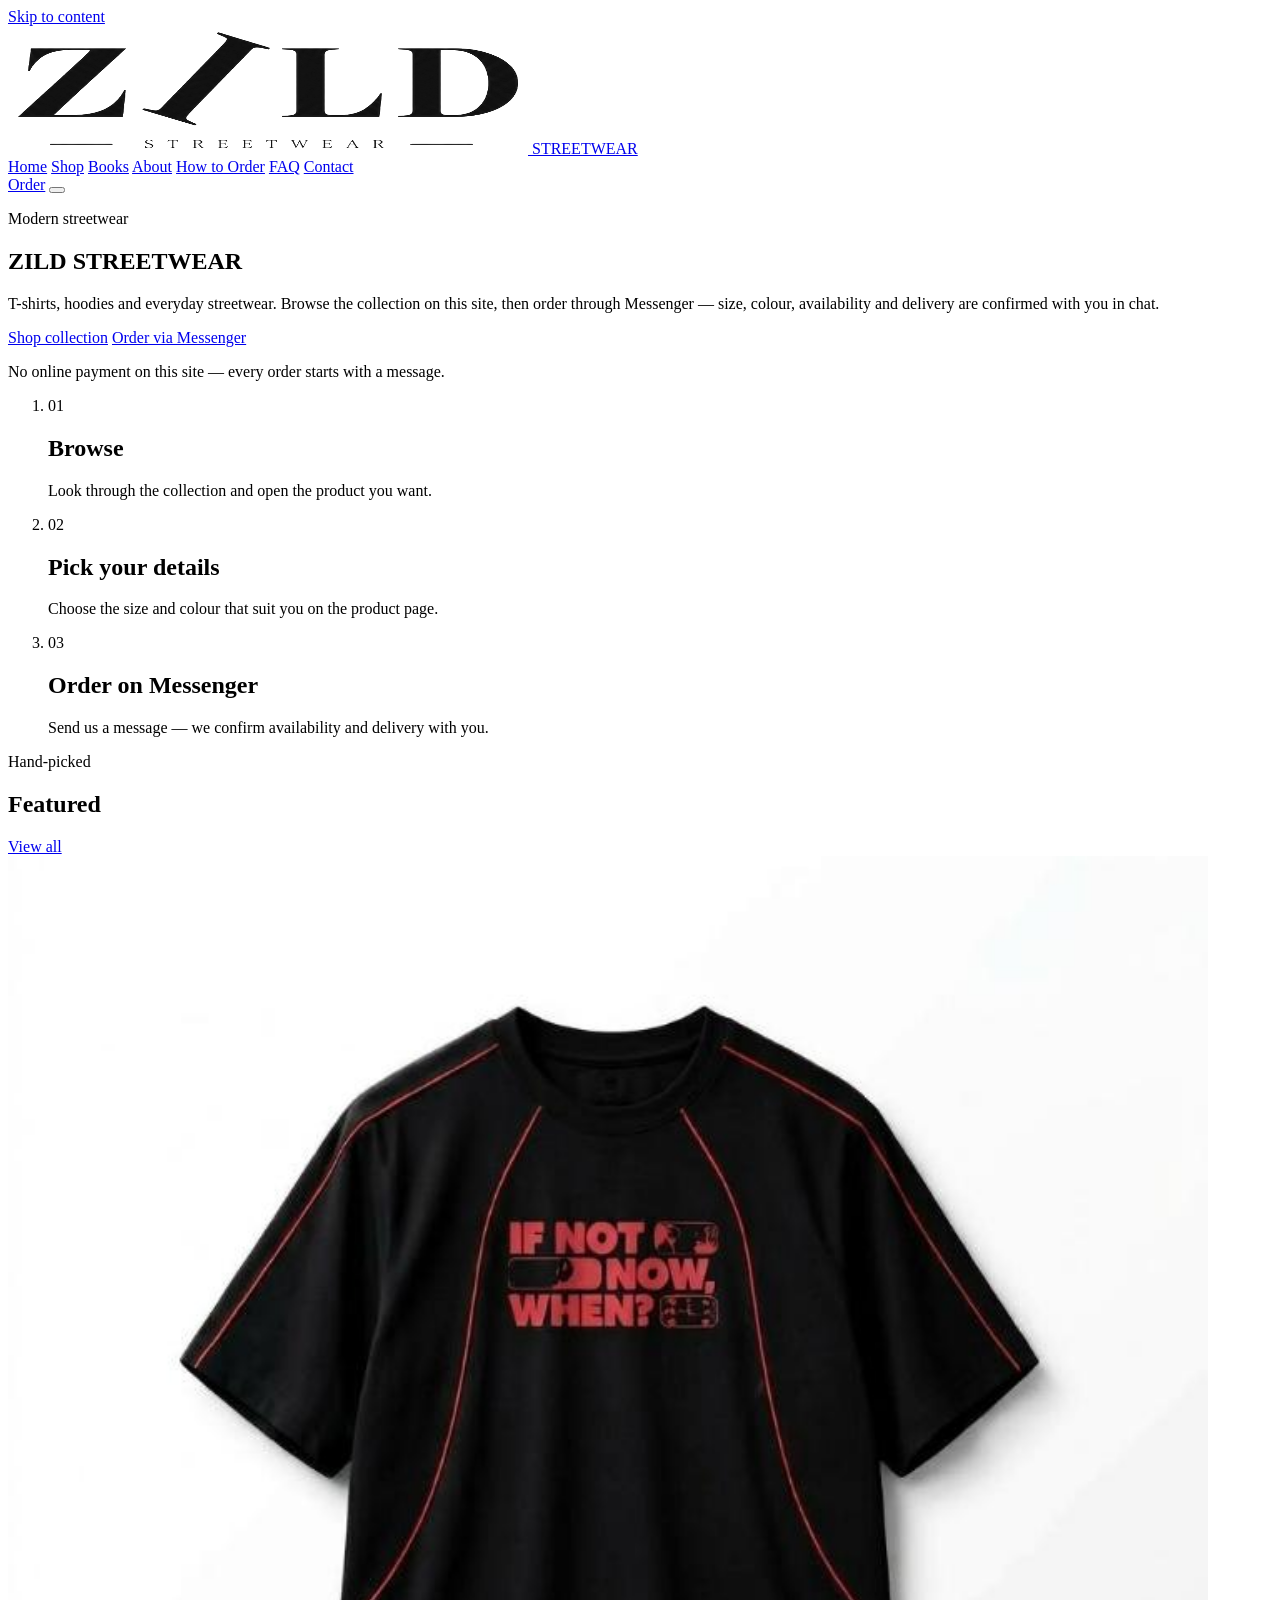
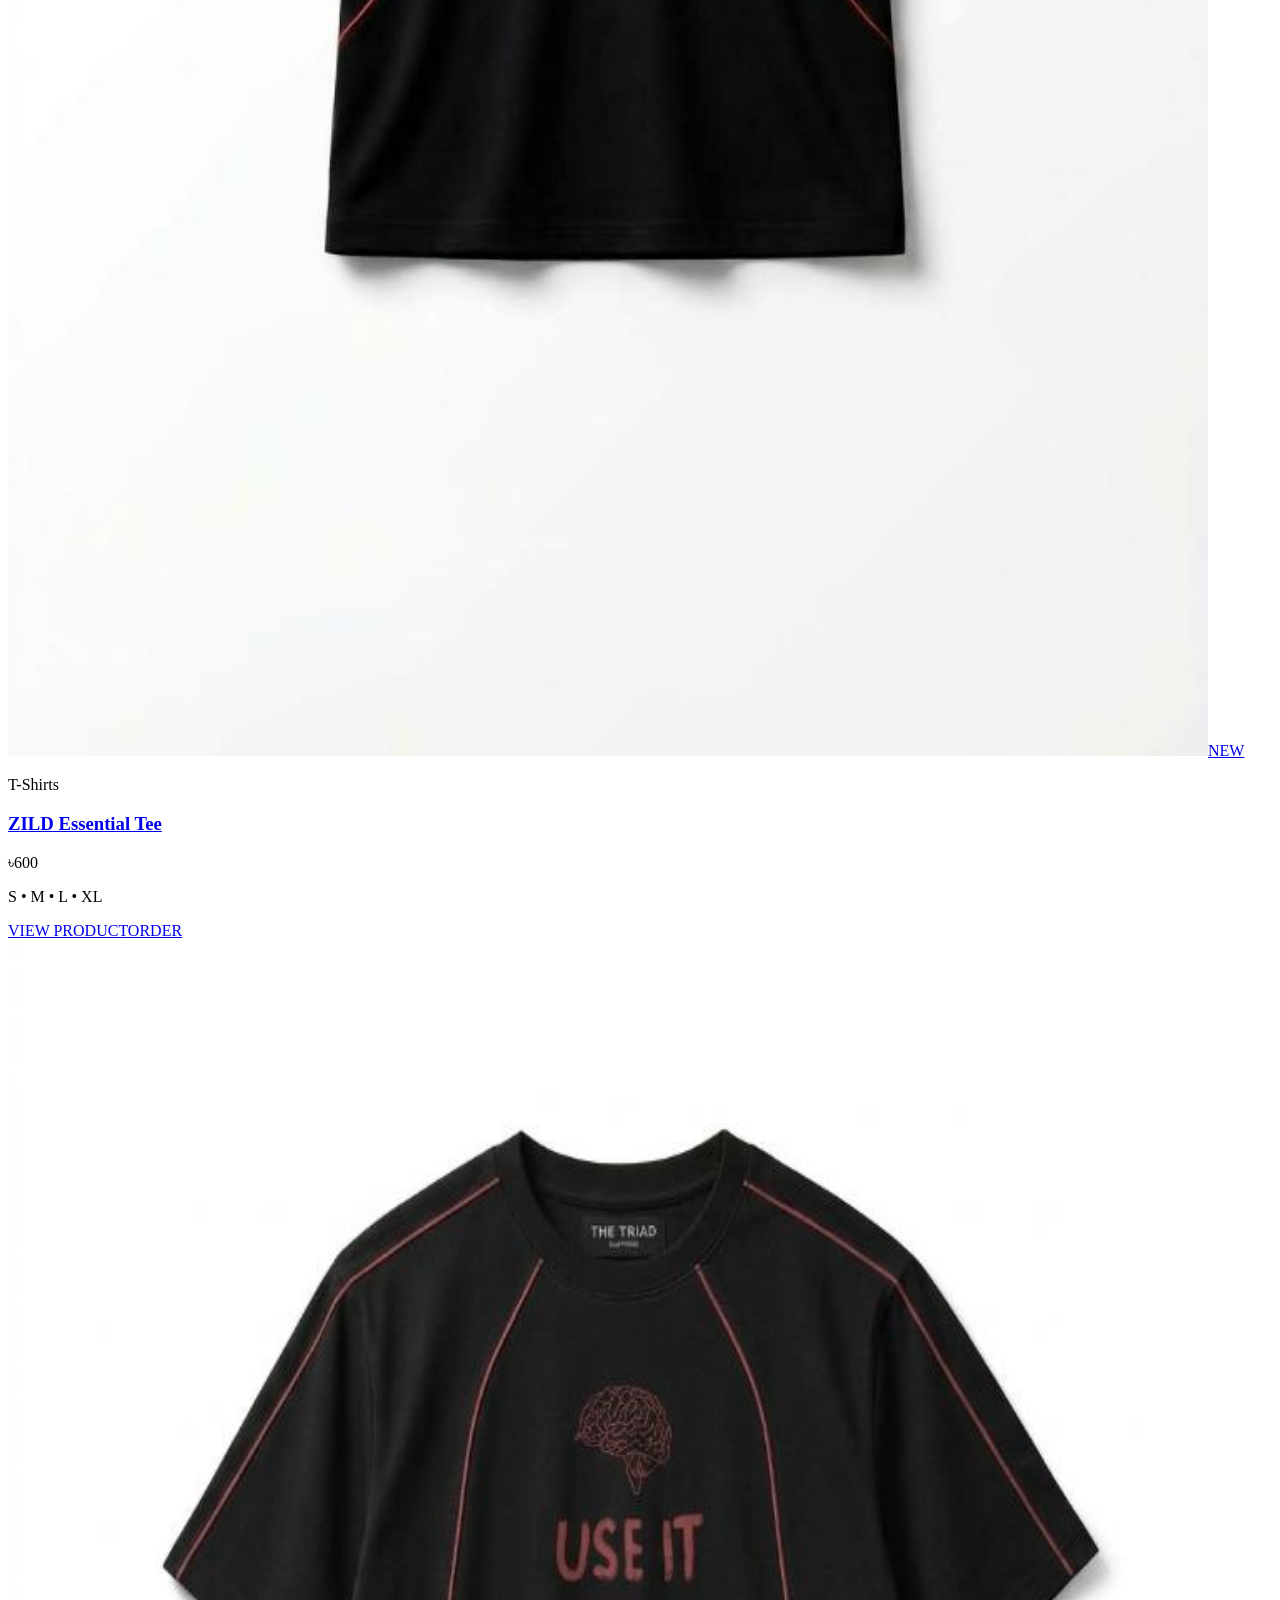
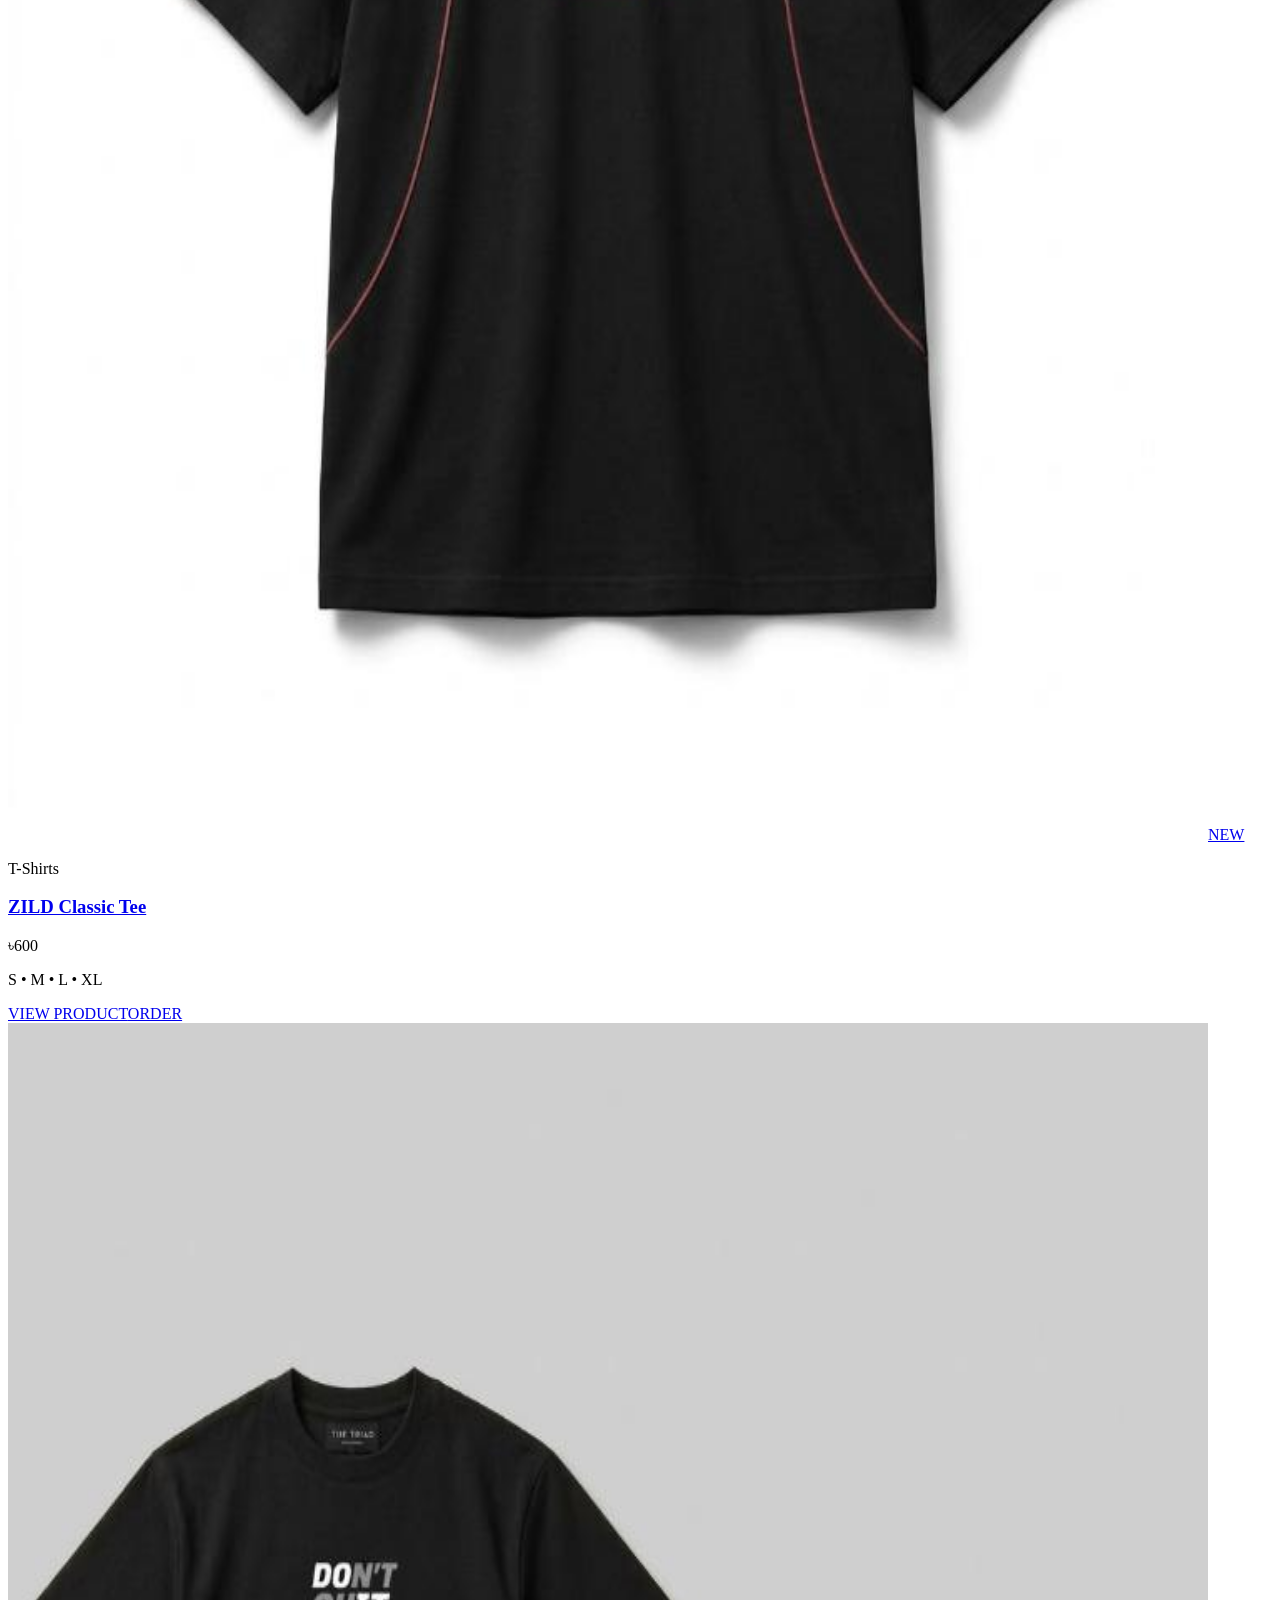
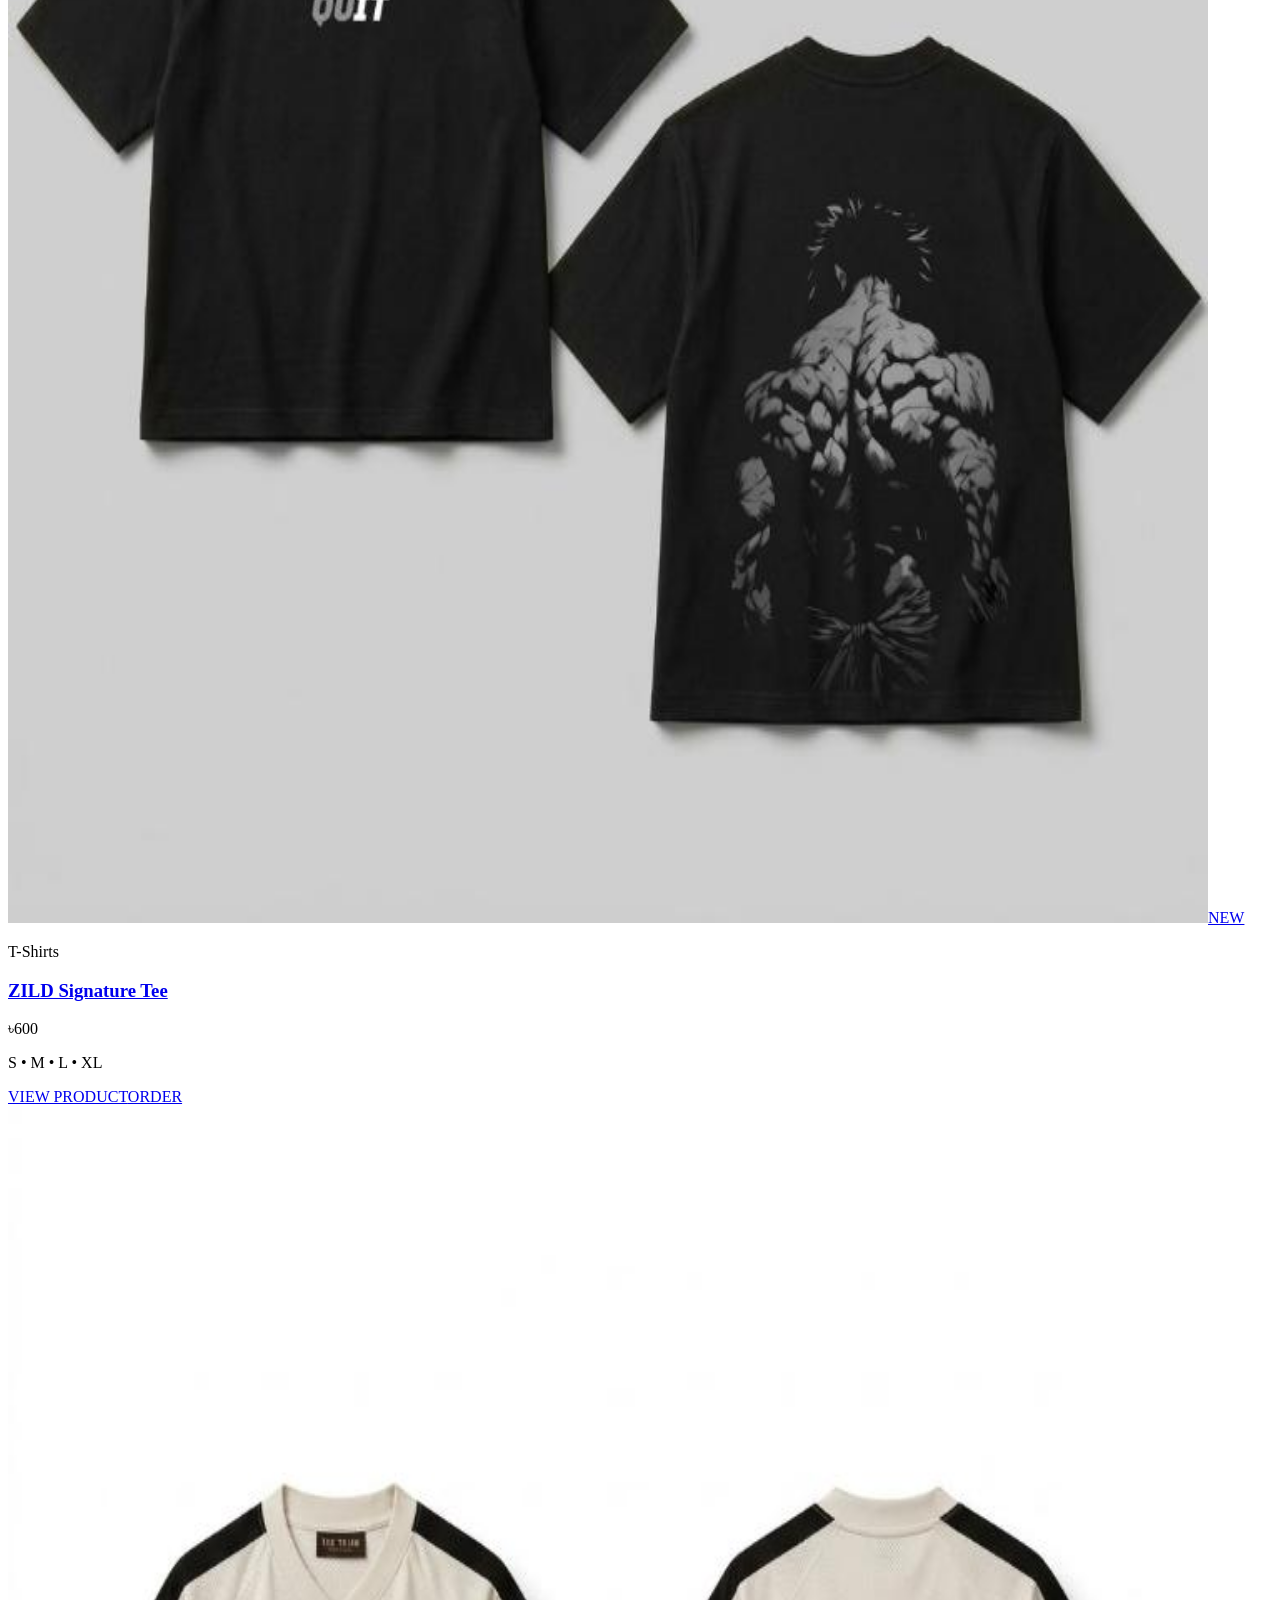
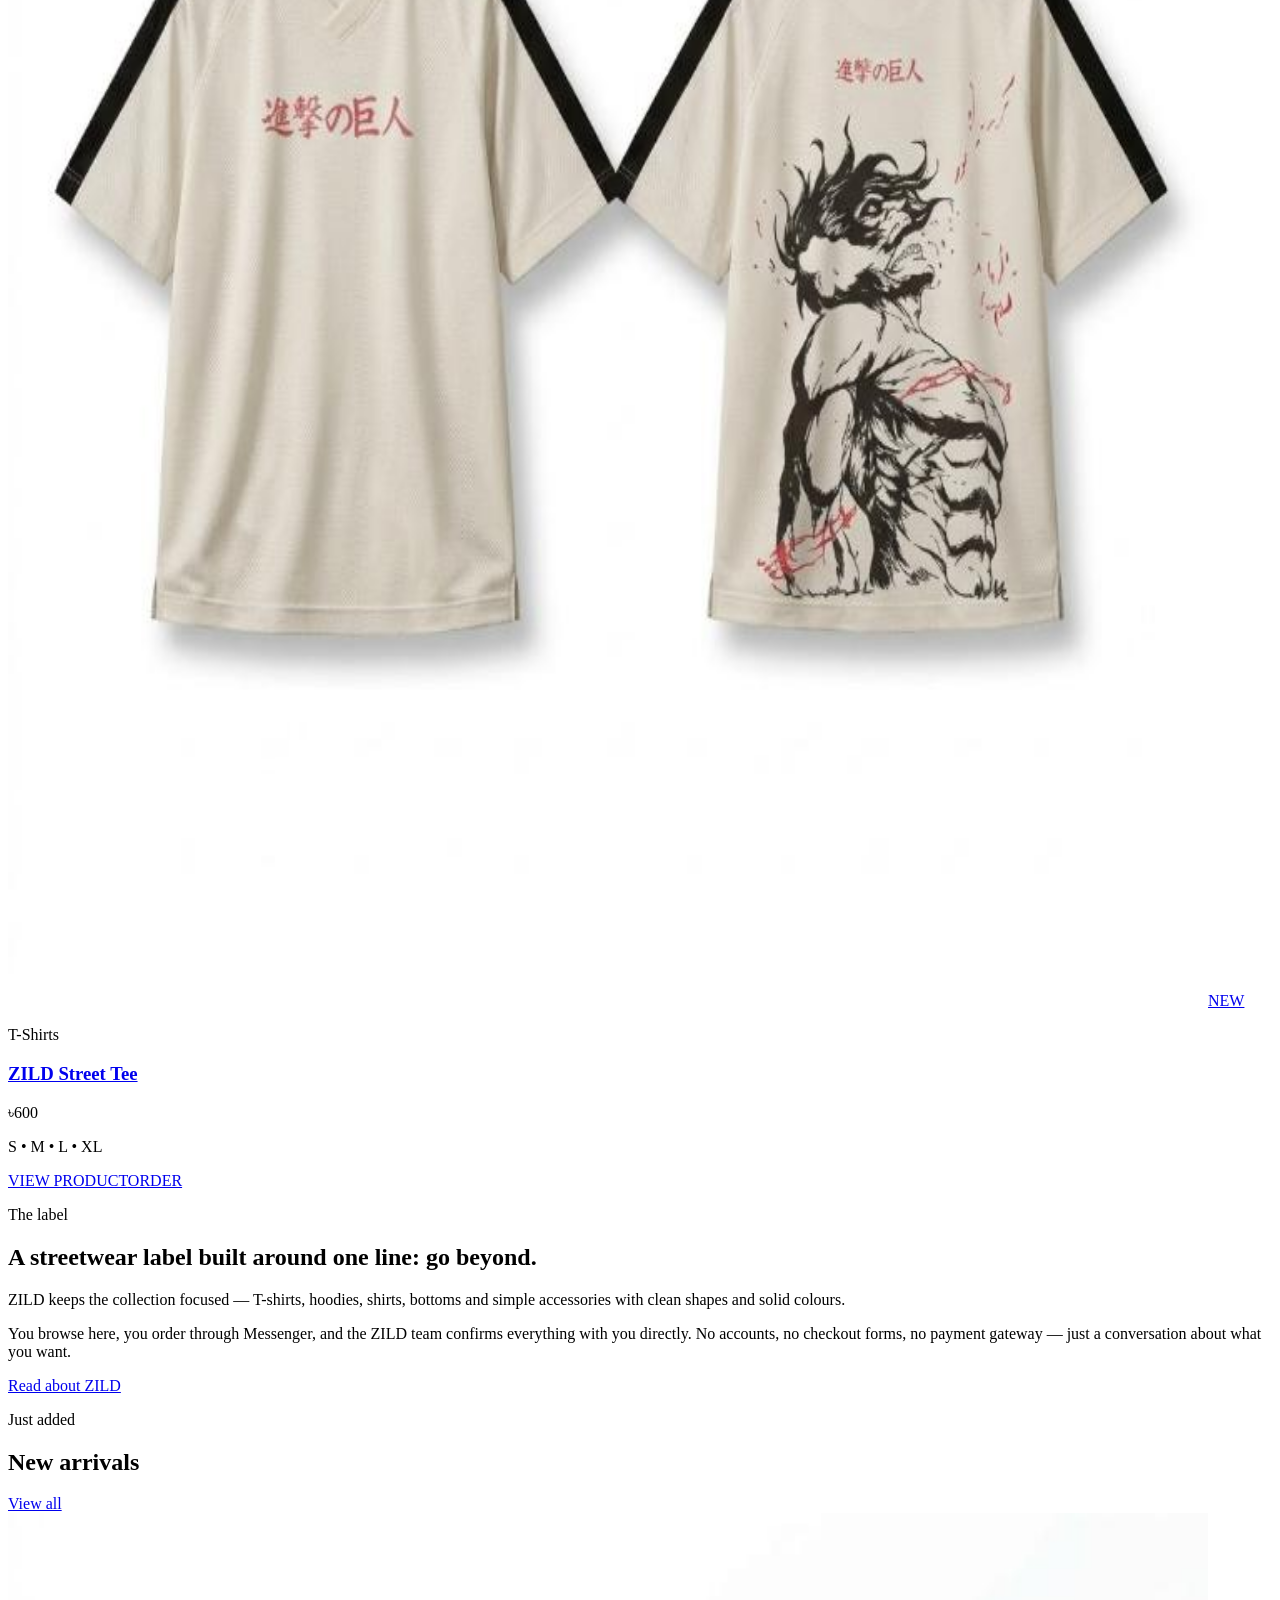
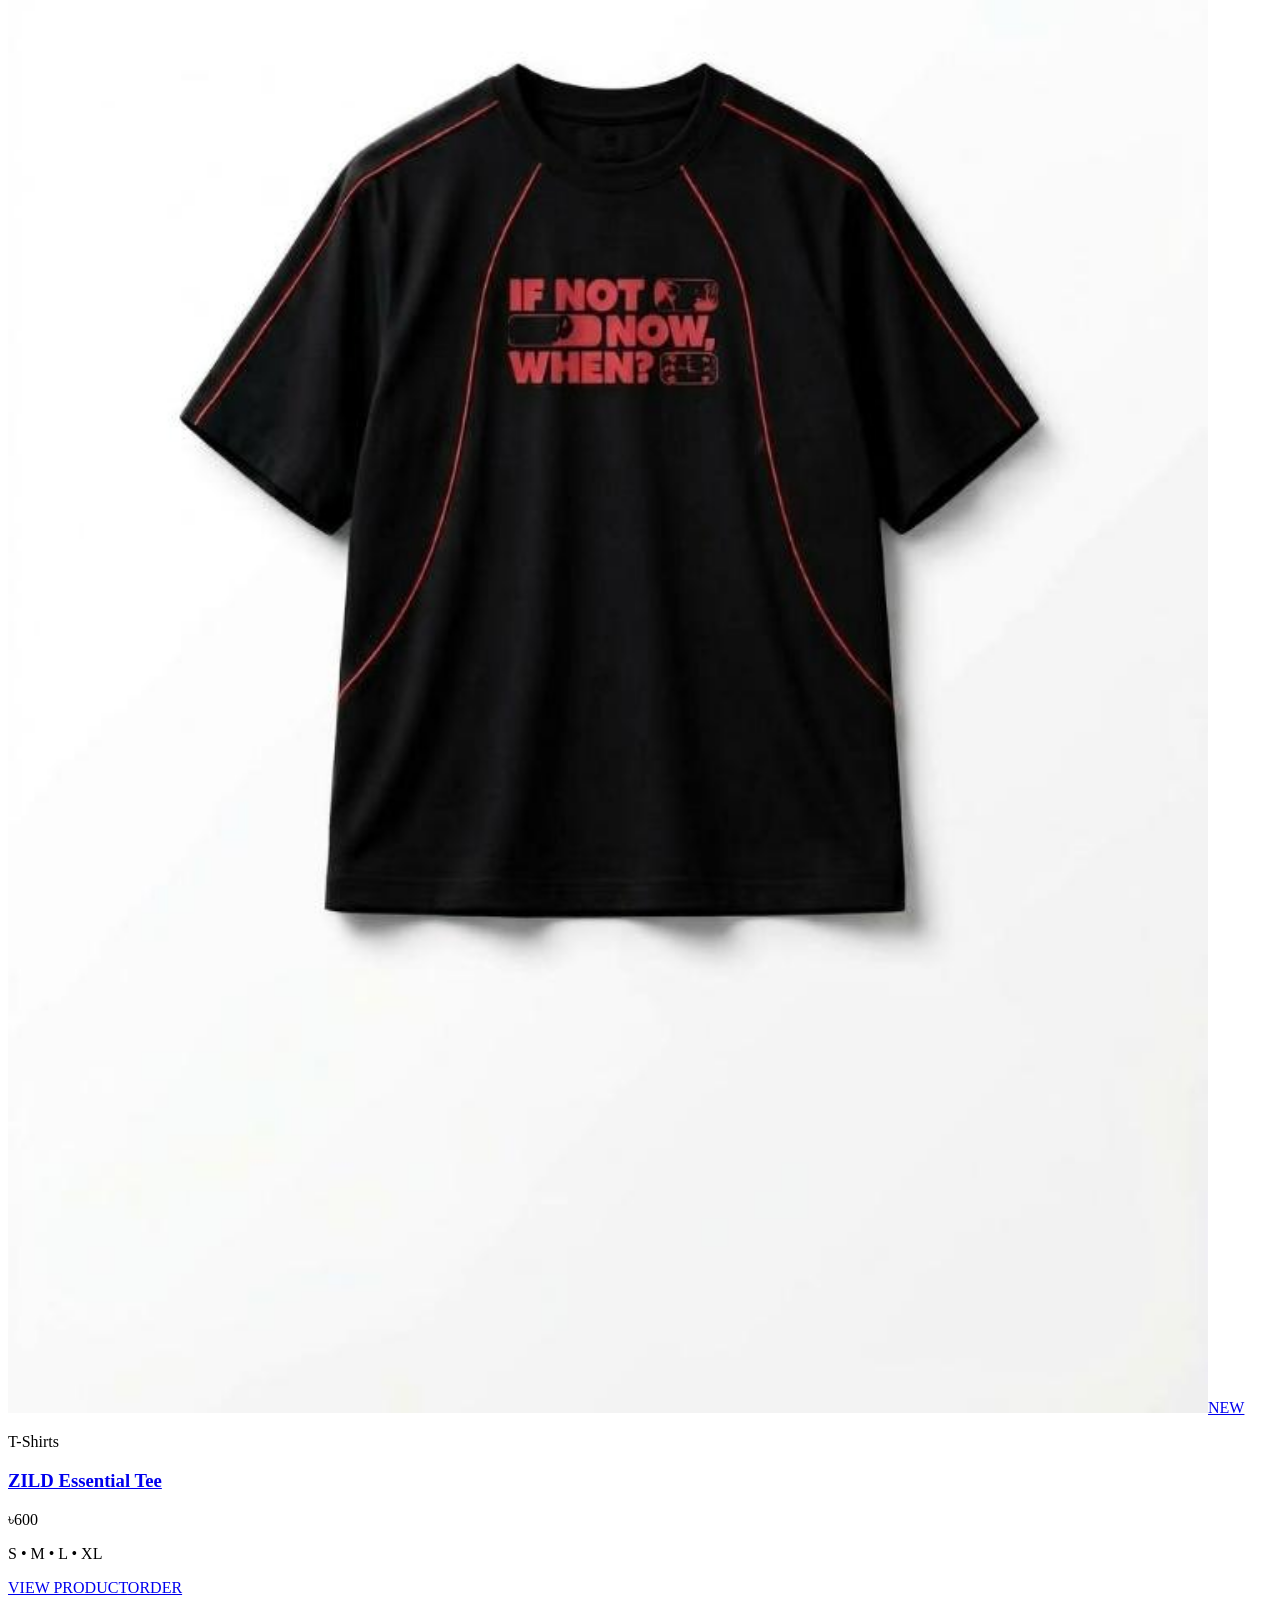
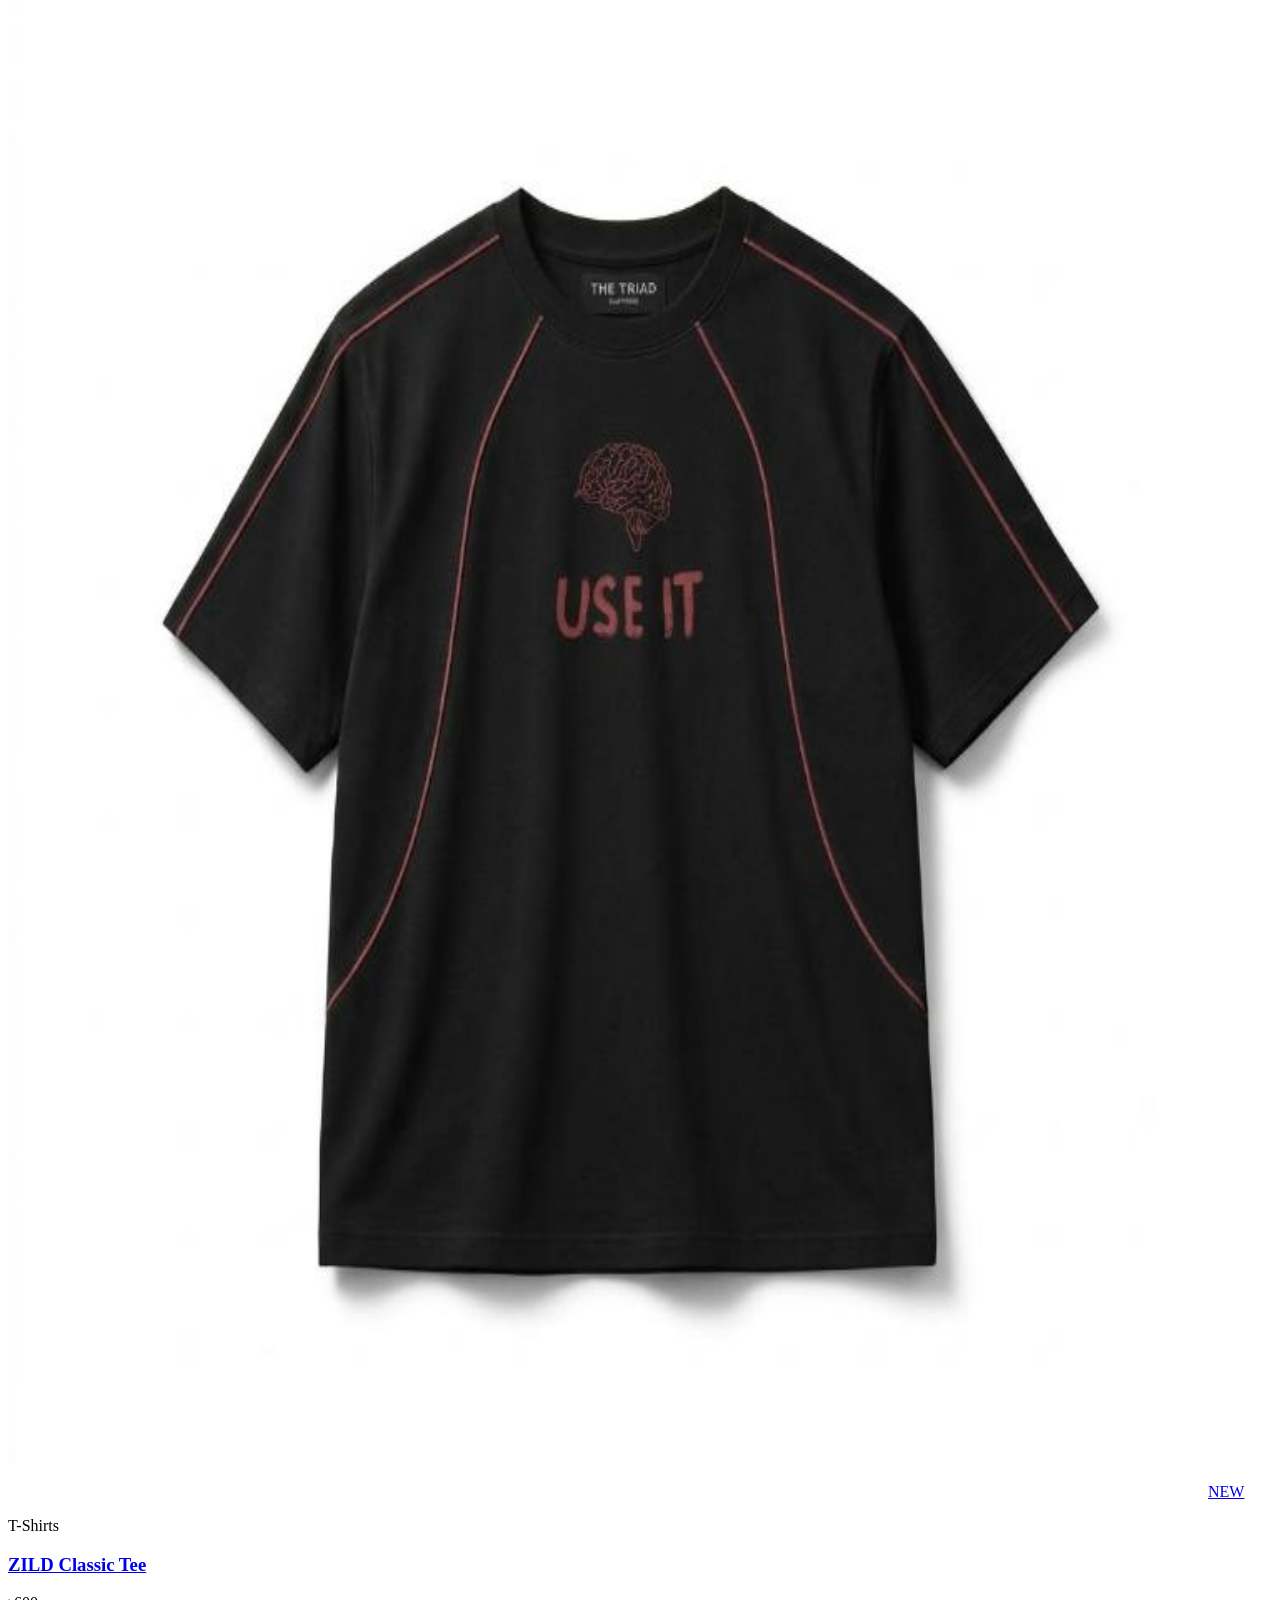
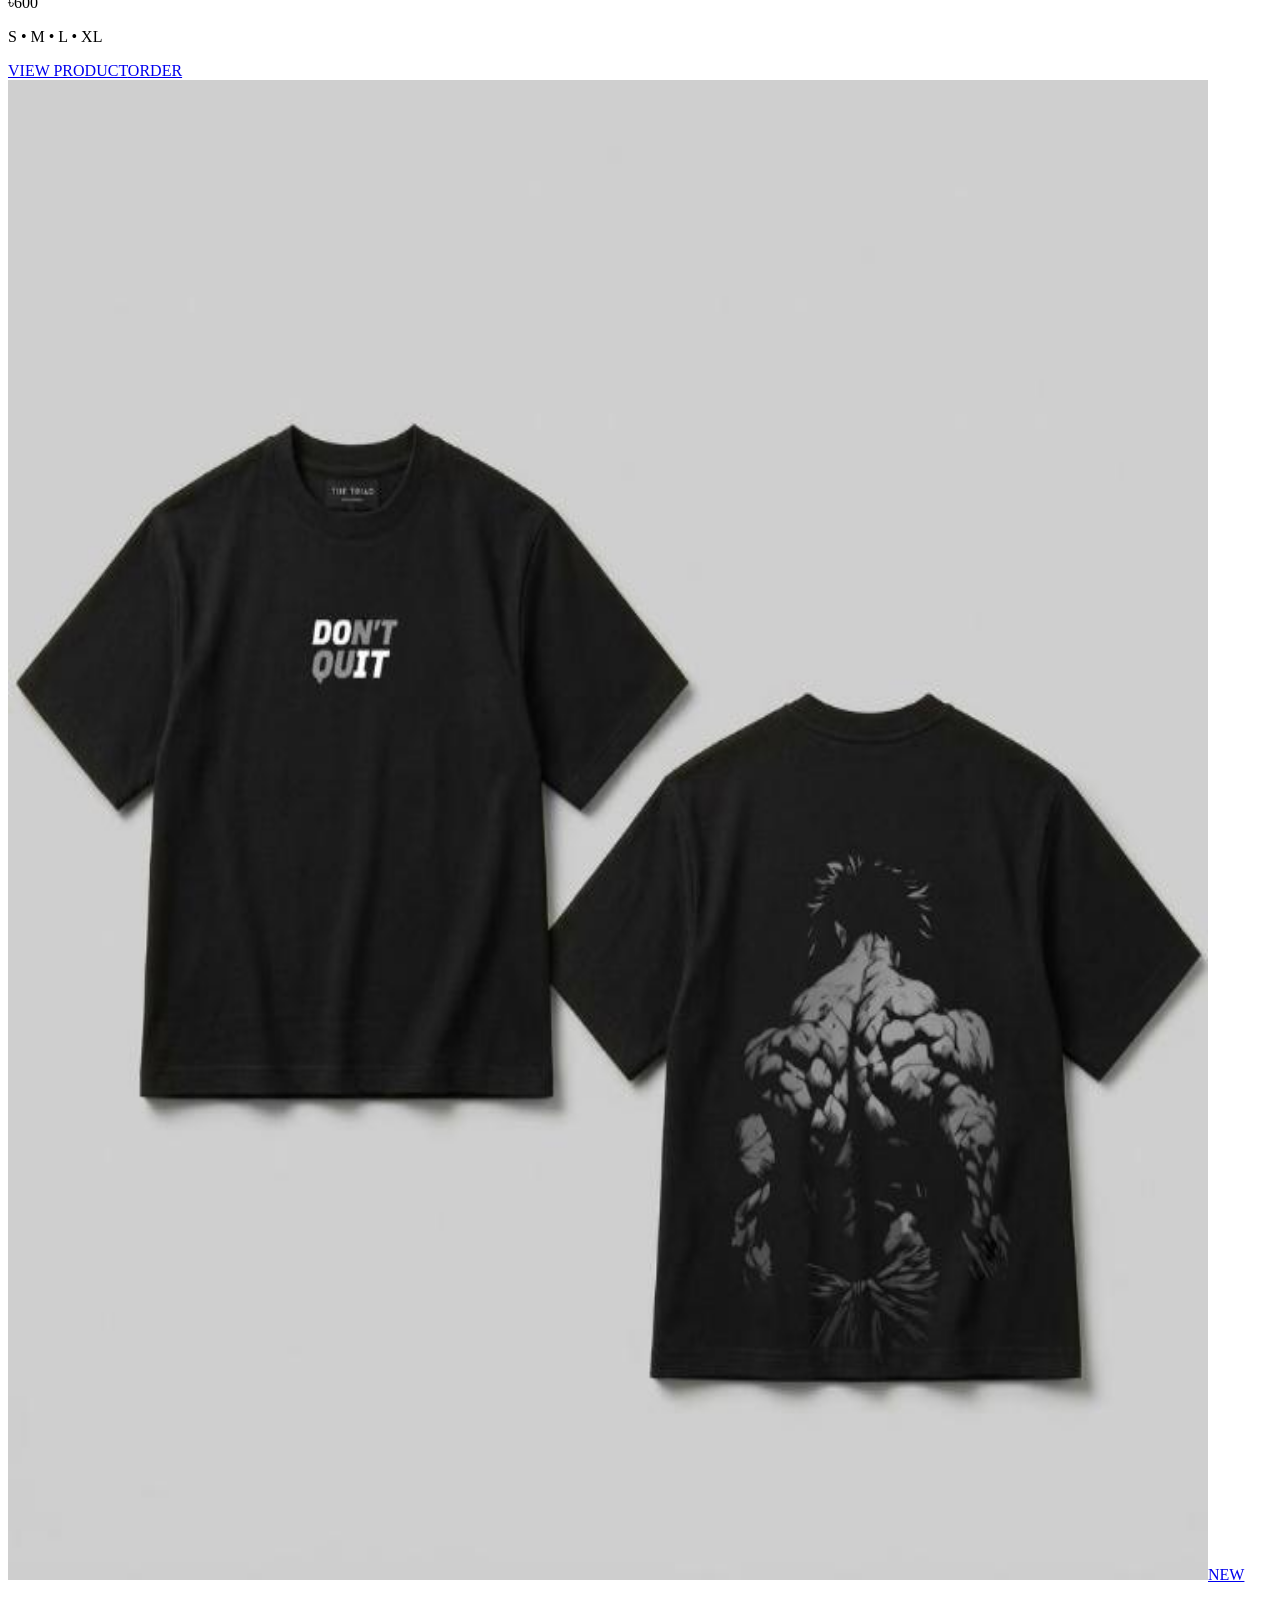
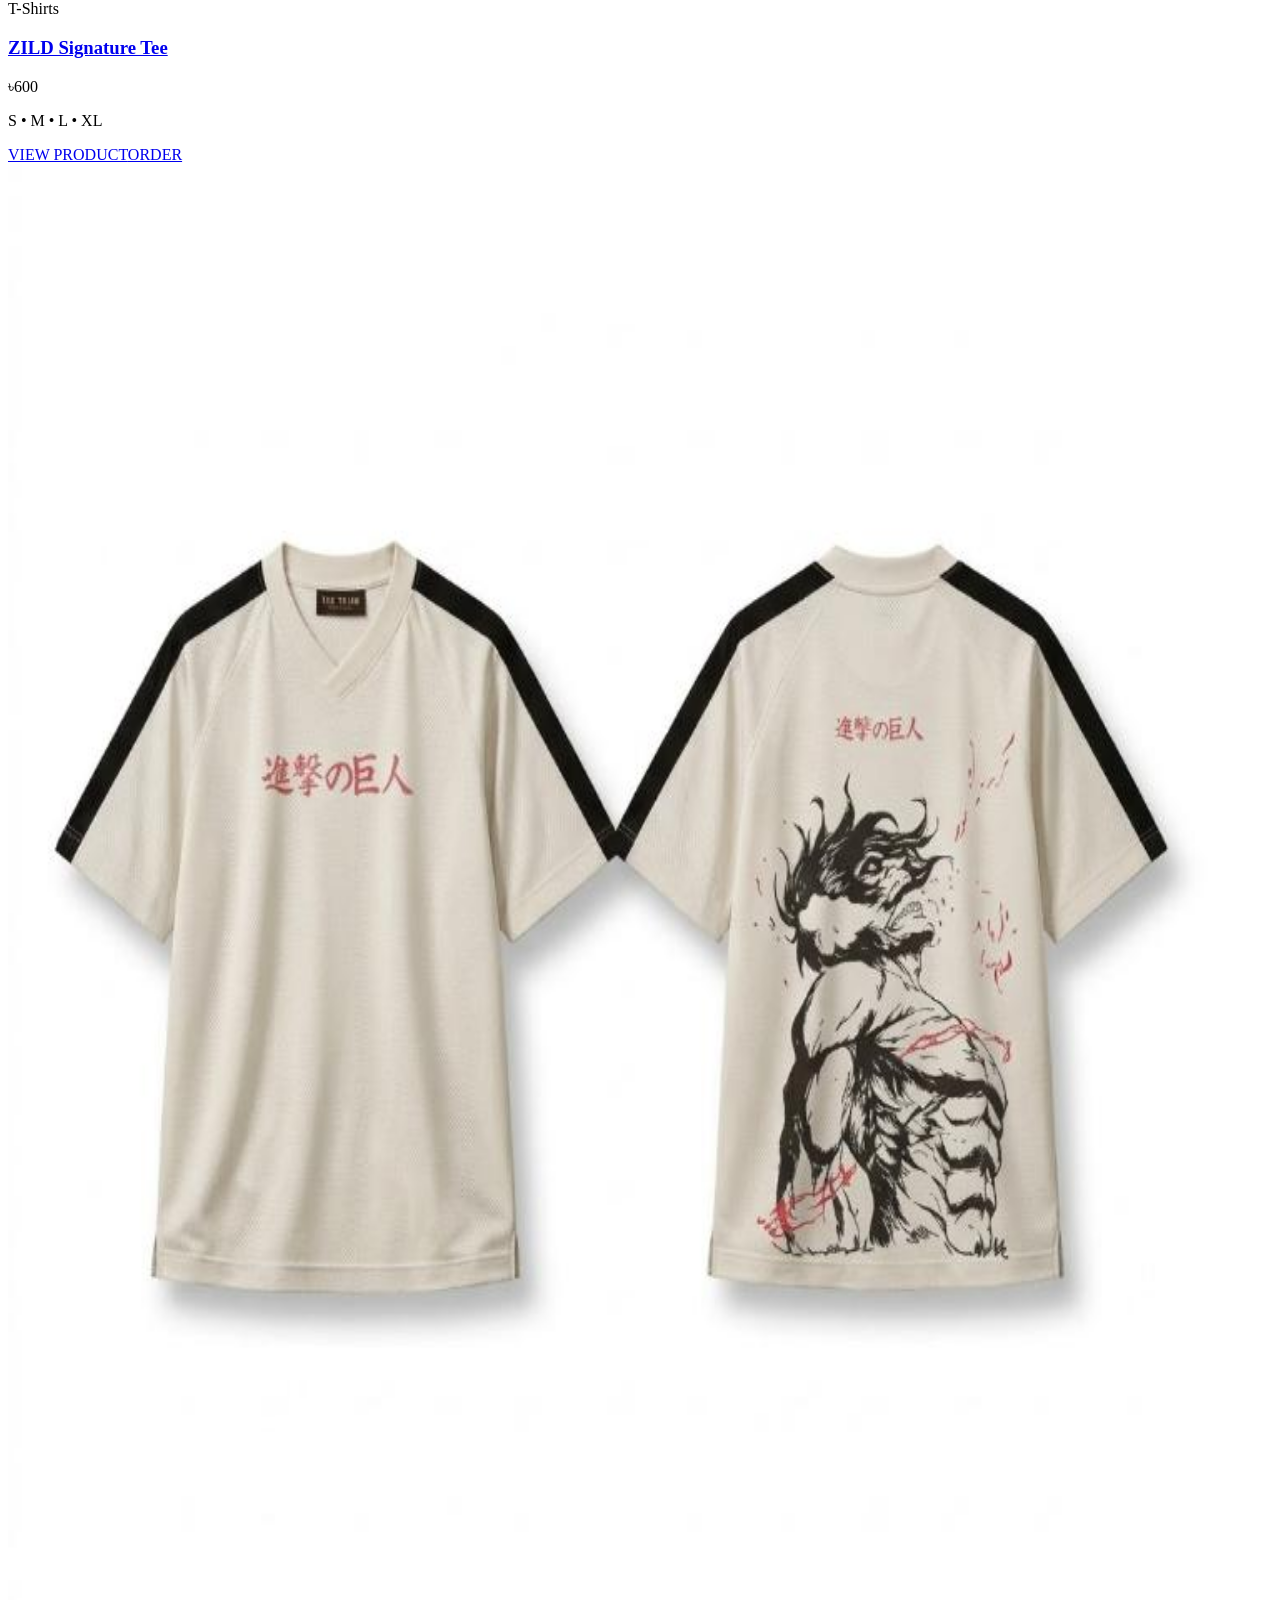
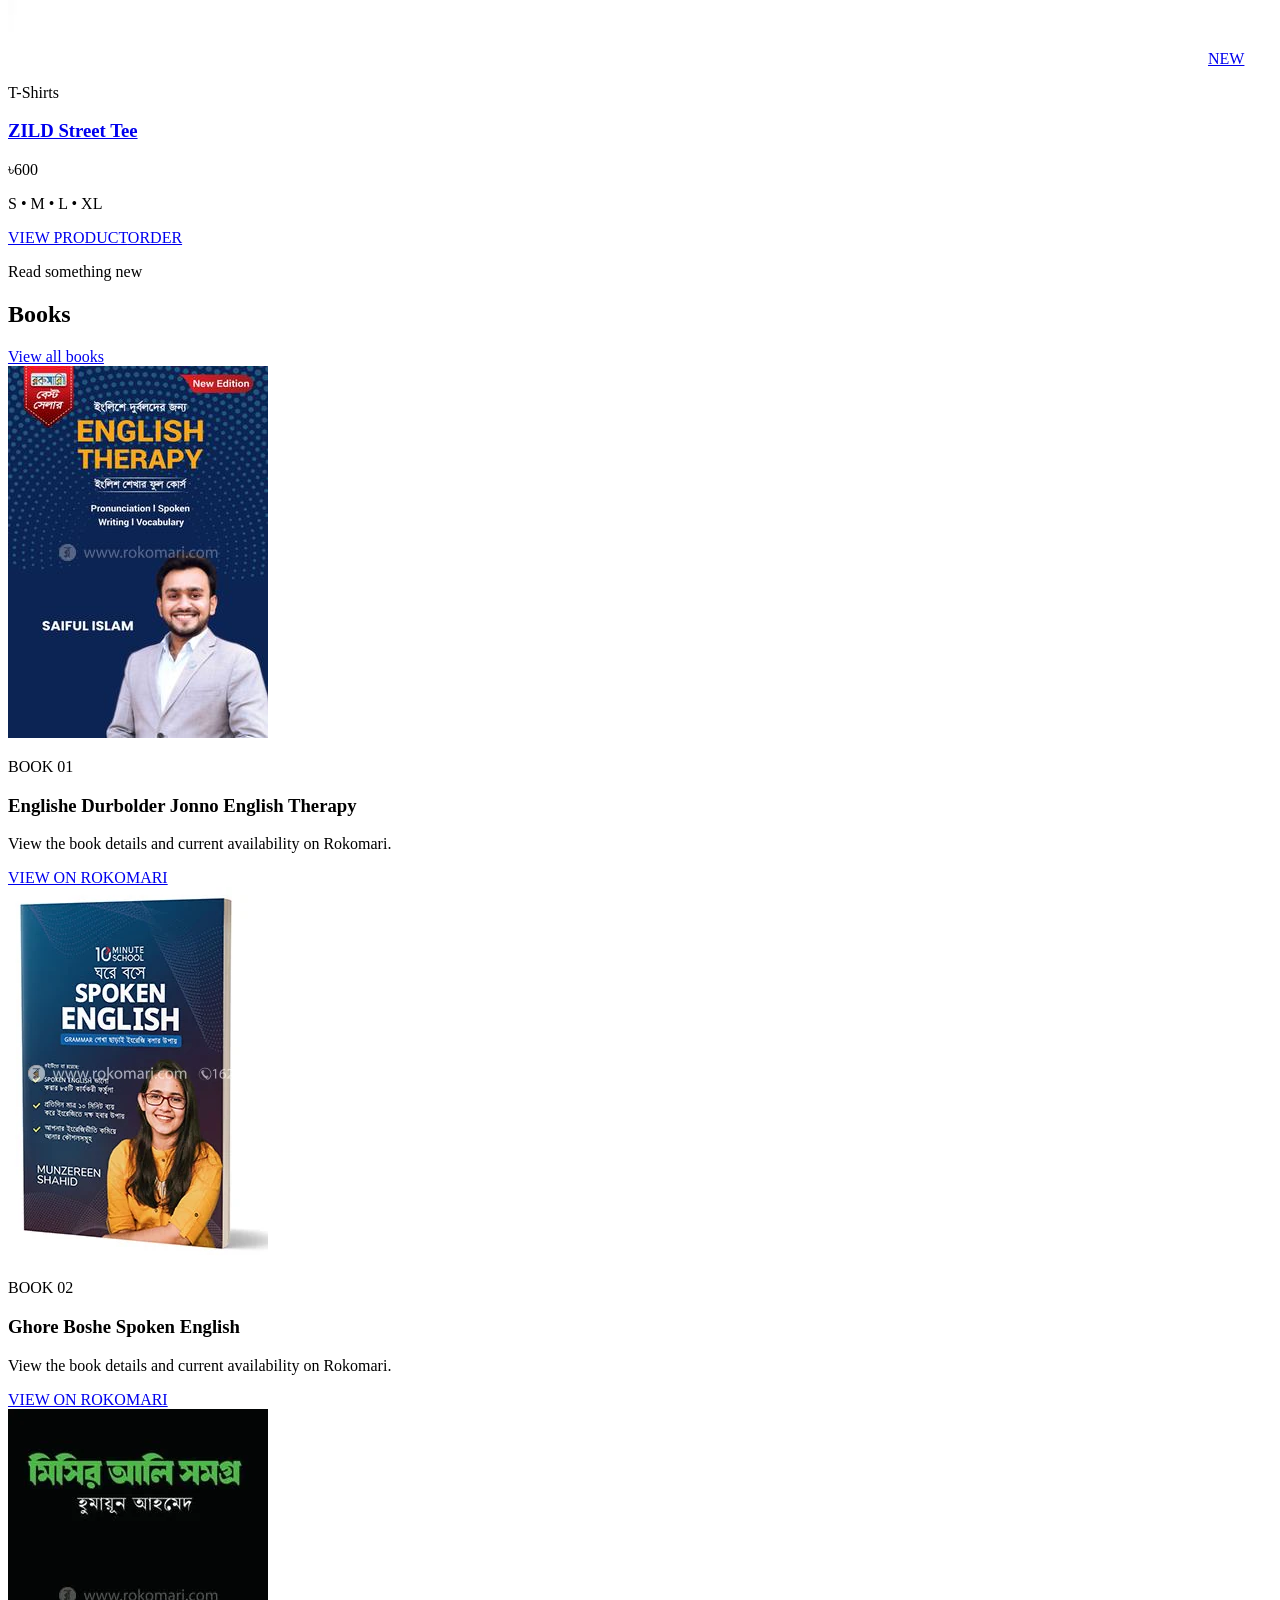
==== commit 273a4a5d: "Add featured Sreezon attar to homepage" ====
--- a/index.html
+++ b/index.html
@@ -2,31 +2,27 @@
 <html lang="en">
 <head>
   <meta charset="utf-8">
-  <meta name="google-site-verification" content="OAu-V8VWM3Msu2OALrQtMEpaNADFn--PM1Oyd4TbYXE" />
+  <meta name="google-site-verification" content="OAu-V8VWM3Msu2OALrQtMEpaNADFn--PM1Oyd4TbYXE">
   <meta name="viewport" content="width=device-width, initial-scale=1">
 
   <title>ZILD Streetwear</title>
-  <meta name="description" content="ZILD — modern streetwear and T-shirts. Browse the collection and order through Messenger.">
+  <meta name="description" content="ZILD — modern streetwear, T-shirts, books and featured products. Browse the collection and order through Messenger.">
   <meta name="theme-color" content="#0b0b0b">
 
-  <!-- ============================================================
-       SET YOUR DOMAIN (see README → "Set your domain")
-       Replace  https://madaclothing.vercel.app  with your real domain
-       in every page before you go live.
-       ============================================================ -->
-  <link rel="canonical" href="https://madaclothing.vercel.app/">
+  <link rel="canonical" href="https://zildclothing.netlify.app/">
   <meta property="og:site_name" content="ZILD">
   <meta property="og:type" content="website">
   <meta property="og:title" content="ZILD Streetwear">
-  <meta property="og:description" content="ZILD — modern streetwear and T-shirts. Browse the collection and order through Messenger.">
-  <meta property="og:url" content="https://madaclothing.vercel.app/">
-  <meta property="og:image" content="https://madaclothing.vercel.app/assets/social/og-cover.png">
+  <meta property="og:description" content="ZILD — modern streetwear, books and selected products.">
+  <meta property="og:url" content="https://zildclothing.netlify.app/">
+  <meta property="og:image" content="https://zildclothing.netlify.app/assets/social/og-cover.png">
   <meta property="og:image:width" content="1200">
   <meta property="og:image:height" content="630">
-  <meta property="og:image:alt" content="ZILD — Streetwear.">
+  <meta property="og:image:alt" content="ZILD Streetwear">
+
   <meta name="twitter:card" content="summary_large_image">
   <meta name="twitter:title" content="ZILD Streetwear">
-  <meta name="twitter:description" content="ZILD — modern streetwear and T-shirts. Browse the collection and order through Messenger.">
+  <meta name="twitter:description" content="ZILD — modern streetwear, books and selected products.">
 
   <link rel="icon" href="favicon-zild.svg" type="image/svg+xml">
   <link rel="alternate icon" href="favicon-zild.ico" sizes="32x32">
@@ -44,7 +40,7 @@
     "@type": "WebSite",
     "name": "ZILD",
     "slogan": "STREETWEAR",
-    "description": "ZILD — modern streetwear and T-shirts. Browse the collection and order through Messenger."
+    "description": "ZILD — modern streetwear, books and selected products."
   }
   </script>
 </head>
@@ -211,6 +207,62 @@
       </div>
     </section>
 
+    <!-- ========================== FEATURED ATTAR ========================== -->
+    <section class="section attar-section" aria-labelledby="attar-title">
+      <div class="container">
+        <div class="attar-card">
+
+          <div class="attar-image">
+            <a
+              href="https://rkmri.co/NMy255STeemS/"
+              target="_blank"
+              rel="sponsored noopener noreferrer"
+              aria-label="View the featured attar on Rokomari"
+            >
+              <img
+                src="assets/products/sreezon-attar.jpg"
+                alt="Featured Sreezon Premium Arabian Bakhoor Attar"
+                loading="lazy"
+              >
+            </a>
+          </div>
+
+          <div class="attar-content">
+            <p class="eyebrow">Featured fragrance</p>
+
+            <h2 id="attar-title">
+              Sreezon Premium Arabian Bakhoor Attar
+            </h2>
+
+            <p class="attar-subtitle">
+              সুগন্ধে ফুটে উঠুক আপনার আভিজাত্য!
+            </p>
+
+            <p class="attar-description">
+              Discover an elegant Arabian-inspired fragrance.
+              Explore the product and check its latest details on Rokomari.
+            </p>
+
+            <span class="attar-size">SIZE: 3 ML</span>
+
+            <a
+              class="btn attar-button"
+              href="https://rkmri.co/NMy255STeemS/"
+              target="_blank"
+              rel="sponsored noopener noreferrer"
+            >
+              SHOP NOW <span aria-hidden="true">→</span>
+            </a>
+
+            <p class="attar-note">
+              Affiliate link · Product details and availability are shown on Rokomari.
+            </p>
+          </div>
+
+        </div>
+      </div>
+    </section>
+
     <!-- ========================== CATEGORIES ======================== -->
     <section class="section section--muted" aria-labelledby="category-title">
       <div class="container">
@@ -288,4 +340,4 @@
     </div>
   </footer>
 </body>
-</html>
+</html>
--- a/css/styles.css
+++ b/css/styles.css
@@ -1,2056 +1,165 @@
-/* ============================================================================
-   ZILD — STREETWEAR
-   Single stylesheet. Mobile-first, no frameworks, no external fonts.
-   ============================================================================ */
+/* ==========================================================================
+   ZILD — FEATURED ATTAR SECTION
+   Homepage affiliate product
+   ========================================================================== */
 
-/* --------------------------------------------------------------------------
-   1. TOKENS
-   -------------------------------------------------------------------------- */
-:root {
-  --ink: #0b0b0b;
-  --ink-soft: #161616;
-  --charcoal: #242424;
-  --gray-800: #333333;
-  --gray-700: #4c4c4c;
-  --gray-600: #6b6b6b;
-  --gray-500: #8a8a8a;
-  --gray-400: #a8a8a8;
-  --gray-300: #cfcfcf;
-  --gray-200: #e4e4e2;
-  --gray-100: #f1f1ef;
-  --paper: #ffffff;
-  --paper-warm: #f8f8f7;
-  --line: #e4e4e1;
-  --line-dark: rgba(255, 255, 255, 0.14);
-  --accent: #d13a17;
-  --accent-ink: #ffffff;
-
-  --font-sans: -apple-system, BlinkMacSystemFont, "Segoe UI", Roboto, "Helvetica Neue",
-    Arial, "Noto Sans", sans-serif;
-
-  --container: 1280px;
-  --gutter: 20px;
-  --radius: 2px;
-  --header-h: 64px;
-  --ease: cubic-bezier(0.4, 0, 0.2, 1);
+.attar-section {
+  background: #f8f8f7;
+  border-block: 1px solid var(--line);
 }
 
+.attar-card {
+  display: grid;
+  grid-template-columns: 1fr;
+  background: #111;
+  color: #fff;
+  overflow: hidden;
+  border-radius: 3px;
+  box-shadow: 0 14px 40px rgba(0, 0, 0, 0.08);
+}
+
+.attar-image {
+  min-width: 0;
+  background: #17120e;
+  overflow: hidden;
+}
+
+.attar-image a {
+  display: block;
+  height: 100%;
+}
+
+.attar-image img {
+  display: block;
+  width: 100%;
+  height: 100%;
+  min-height: 300px;
+  max-height: 480px;
+  object-fit: contain;
+  transition: transform 0.5s ease;
+}
+
+.attar-image:hover img {
+  transform: scale(1.04);
+}
+
+.attar-content {
+  display: flex;
+  flex-direction: column;
+  justify-content: center;
+  align-items: flex-start;
+  padding: 32px 24px;
+  gap: 16px;
+}
+
+.attar-content .eyebrow {
+  color: #d5ad64;
+  margin-bottom: 0;
+}
+
+.attar-content h2 {
+  font-size: clamp(1.6rem, 4vw, 2.6rem);
+  line-height: 1.2;
+  color: #e5c17b;
+}
+
+.attar-subtitle {
+  font-size: 1.1rem;
+  font-weight: 700;
+  color: #f1d8a6;
+  line-height: 1.6;
+}
+
+.attar-description {
+  color: #c5c5c5;
+  max-width: 48ch;
+  line-height: 1.8;
+  font-size: 0.95rem;
+}
+
+.attar-size {
+  color: #e5c17b;
+  font-size: 0.75rem;
+  font-weight: 800;
+  letter-spacing: 0.16em;
+}
+
+.attar-button {
+  display: inline-flex;
+  align-items: center;
+  justify-content: center;
+  gap: 12px;
+  background: #c69a50;
+  border: 1px solid #c69a50;
+  color: #111;
+  min-width: 170px;
+  min-height: 50px;
+  padding: 0 26px;
+  font-size: 0.8rem;
+  font-weight: 800;
+  letter-spacing: 0.1em;
+  text-transform: uppercase;
+  transition:
+    background-color 0.2s ease,
+    border-color 0.2s ease,
+    transform 0.2s ease;
+}
+
+.attar-button:hover {
+  background: #e0b96f;
+  border-color: #e0b96f;
+  color: #111;
+  transform: translateY(-2px);
+}
+
+.attar-note {
+  font-size: 0.75rem;
+  color: #999;
+  line-height: 1.6;
+}
+
+/* Tablet and desktop */
+
 @media (min-width: 768px) {
-  :root {
-    --gutter: 32px;
+  .attar-card {
+    grid-template-columns: 1fr 1fr;
+    align-items: stretch;
+  }
+
+  .attar-content {
+    padding: 48px;
+  }
+
+  .attar-image img {
+    min-height: 420px;
   }
 }
 
-/* --------------------------------------------------------------------------
-   2. RESET / BASE
-   -------------------------------------------------------------------------- */
-*,
-*::before,
-*::after {
-  box-sizing: border-box;
-}
+/* Small mobile screens */
 
-html {
-  -webkit-text-size-adjust: 100%;
-  scroll-behavior: smooth;
-}
+@media (max-width: 380px) {
+  .attar-content {
+    padding: 26px 18px;
+  }
 
-body {
-  margin: 0;
-  min-height: 100vh;
-  display: flex;
-  flex-direction: column;
-  font-family: var(--font-sans);
-  font-size: 16px;
-  line-height: 1.6;
-  color: var(--ink);
-  background: var(--paper);
-  -webkit-font-smoothing: antialiased;
-  -moz-osx-font-smoothing: grayscale;
-  text-rendering: optimizeLegibility;
-}
+  .attar-content h2 {
+    font-size: 1.5rem;
+  }
 
-main {
-  flex: 1 0 auto;
-}
-
-img,
-svg {
-  max-width: 100%;
-}
-
-img {
-  height: auto;
-}
-
-a {
-  color: inherit;
-  text-decoration: none;
-}
-
-button {
-  font: inherit;
-}
-
-h1,
-h2,
-h3,
-h4 {
-  margin: 0;
-  line-height: 1.12;
-  font-weight: 800;
-  letter-spacing: -0.02em;
-}
-
-p {
-  margin: 0;
-}
-
-ul,
-ol,
-dl,
-dd {
-  margin: 0;
-  padding: 0;
-}
-
-:focus-visible {
-  outline: 3px solid var(--accent);
-  outline-offset: 2px;
-  border-radius: 1px;
-}
-
-::selection {
-  background: var(--ink);
-  color: #fff;
-}
-
-[hidden] {
-  display: none !important;
-}
-
-/* --------------------------------------------------------------------------
-   3. LAYOUT HELPERS
-   -------------------------------------------------------------------------- */
-.container {
-  width: 100%;
-  max-width: var(--container);
-  margin-inline: auto;
-  padding-inline: var(--gutter);
-}
-
-.section {
-  padding-block: 56px;
-}
-
-.section--tight {
-  padding-block: 40px;
-}
-
-.section--muted {
-  background: var(--paper-warm);
-  border-block: 1px solid var(--line);
-}
-
-.section--dark {
-  background: var(--ink);
-  color: #fff;
-}
-
-@media (min-width: 900px) {
-  .section {
-    padding-block: 88px;
-  }
-  .section--tight {
-    padding-block: 56px;
+  .attar-button {
+    width: 100%;
   }
 }
 
-.section-head {
-  display: flex;
-  align-items: flex-end;
-  justify-content: space-between;
-  gap: 16px;
-  margin-bottom: 28px;
-  flex-wrap: wrap;
-}
+/* Reduced motion accessibility */
 
-.section-head__title {
-  font-size: clamp(1.5rem, 4vw, 2.4rem);
-  text-transform: uppercase;
-  letter-spacing: -0.01em;
-}
+@media (prefers-reduced-motion: reduce) {
+  .attar-image img,
+  .attar-button {
+    transition: none;
+  }
 
-.section-head__link {
-  font-size: 0.78rem;
-  font-weight: 700;
-  letter-spacing: 0.1em;
-  text-transform: uppercase;
-  border-bottom: 2px solid var(--ink);
-  padding-bottom: 3px;
-}
-
-.section-head__link:hover {
-  color: var(--accent);
-  border-color: var(--accent);
-}
-
-.eyebrow {
-  display: inline-block;
-  font-size: 0.72rem;
-  font-weight: 700;
-  letter-spacing: 0.22em;
-  text-transform: uppercase;
-  color: var(--gray-600);
-  margin-bottom: 14px;
-}
-
-.section--dark .eyebrow,
-.hero .eyebrow,
-.band .eyebrow {
-  color: var(--gray-400);
-}
-
-.lede {
-  font-size: clamp(1rem, 2.2vw, 1.15rem);
-  color: var(--gray-700);
-  max-width: 62ch;
-}
-
-.split {
-  display: grid;
-  gap: 26px;
-}
-
-@media (min-width: 900px) {
-  .split {
-    grid-template-columns: 1fr 1fr;
-    gap: 56px;
-    align-items: start;
-  }
-}
-
-.brand-statement {
-  font-size: clamp(1.5rem, 4.2vw, 2.5rem);
-  text-transform: uppercase;
-  letter-spacing: -0.02em;
-  line-height: 1.14;
-}
-
-.visually-hidden {
-  position: absolute !important;
-  width: 1px;
-  height: 1px;
-  padding: 0;
-  margin: -1px;
-  overflow: hidden;
-  clip: rect(0 0 0 0);
-  clip-path: inset(50%);
-  white-space: nowrap;
-  border: 0;
-}
-
-.skip-link {
-  position: absolute;
-  left: 12px;
-  top: -60px;
-  z-index: 200;
-  background: var(--ink);
-  color: #fff;
-  padding: 10px 16px;
-  font-size: 0.85rem;
-  font-weight: 700;
-  transition: top 0.2s var(--ease);
-}
-
-.skip-link:focus {
-  top: 12px;
-}
-
-/* --------------------------------------------------------------------------
-   4. BUTTONS
-   -------------------------------------------------------------------------- */
-.btn {
-  display: inline-flex;
-  align-items: center;
-  justify-content: center;
-  gap: 8px;
-  min-height: 50px;
-  padding: 0 26px;
-  border: 1px solid transparent;
-  border-radius: var(--radius);
-  font-size: 0.8rem;
-  font-weight: 700;
-  letter-spacing: 0.1em;
-  text-transform: uppercase;
-  text-align: center;
-  cursor: pointer;
-  background: none;
-  transition: background-color 0.18s var(--ease), color 0.18s var(--ease),
-    border-color 0.18s var(--ease), transform 0.18s var(--ease);
-}
-
-.btn:active {
-  transform: translateY(1px);
-}
-
-.btn--dark,
-.btn--primary {
-  background: var(--ink);
-  color: #fff;
-  border-color: var(--ink);
-}
-
-.btn--dark:hover,
-.btn--primary:hover {
-  background: var(--charcoal);
-  border-color: var(--charcoal);
-}
-
-.btn--light {
-  background: #fff;
-  color: var(--ink);
-  border-color: #fff;
-}
-
-.btn--light:hover {
-  background: var(--gray-100);
-  border-color: var(--gray-100);
-}
-
-.btn--ghost {
-  background: transparent;
-  color: var(--ink);
-  border-color: var(--ink);
-}
-
-.btn--ghost:hover {
-  background: var(--ink);
-  color: #fff;
-}
-
-.btn--ghost-light {
-  background: transparent;
-  color: #fff;
-  border-color: rgba(255, 255, 255, 0.55);
-}
-
-.btn--ghost-light:hover {
-  background: #fff;
-  color: var(--ink);
-  border-color: #fff;
-}
-
-.btn--muted {
-  background: var(--gray-100);
-  color: var(--gray-600);
-  border-color: var(--gray-200);
-  cursor: not-allowed;
-}
-
-.btn--sm {
-  min-height: 42px;
-  padding: 0 14px;
-  font-size: 0.7rem;
-  letter-spacing: 0.08em;
-}
-
-.btn--block {
-  width: 100%;
-}
-
-.btn:disabled {
-  opacity: 1;
-  cursor: not-allowed;
-}
-
-.btn-row {
-  display: flex;
-  flex-wrap: wrap;
-  gap: 12px;
-}
-
-.btn-row .btn {
-  flex: 1 1 220px;
-}
-
-/* --------------------------------------------------------------------------
-   5. HEADER / NAVIGATION
-   -------------------------------------------------------------------------- */
-.site-header {
-  position: sticky;
-  top: 0;
-  z-index: 60;
-  background: rgba(255, 255, 255, 0.94);
-  backdrop-filter: saturate(180%) blur(12px);
-  -webkit-backdrop-filter: saturate(180%) blur(12px);
-  border-bottom: 1px solid var(--line);
-}
-
-.header-inner {
-  display: flex;
-  align-items: center;
-  justify-content: space-between;
-  gap: 14px;
-  min-height: var(--header-h);
-}
-
-.brand {
-  display: inline-flex;
-  align-items: center;
-  gap: 10px;
-  flex-shrink: 0;
-}
-
-.brand__logo {
-  display: block;
-  height: 22px;
-  width: auto;
-}
-
-.brand__tagline {
-  display: none;
-  font-size: 0.6rem;
-  font-weight: 700;
-  letter-spacing: 0.26em;
-  color: var(--gray-600);
-  text-transform: uppercase;
-  border-left: 1px solid var(--line);
-  padding-left: 10px;
-}
-
-@media (min-width: 480px) {
-  .brand__logo {
-    height: 24px;
-  }
-  .brand__tagline {
-    display: inline-block;
-  }
-}
-
-.nav-desktop {
-  display: none;
-  align-items: center;
-  gap: 26px;
-}
-
-.nav-desktop a {
-  position: relative;
-  font-size: 0.74rem;
-  font-weight: 700;
-  letter-spacing: 0.12em;
-  text-transform: uppercase;
-  color: var(--gray-700);
-  padding-block: 6px;
-}
-
-.nav-desktop a::after {
-  content: "";
-  position: absolute;
-  left: 0;
-  right: 0;
-  bottom: 0;
-  height: 2px;
-  background: var(--ink);
-  transform: scaleX(0);
-  transform-origin: left;
-  transition: transform 0.2s var(--ease);
-}
-
-.nav-desktop a:hover {
-  color: var(--ink);
-}
-
-.nav-desktop a:hover::after,
-.nav-desktop a[aria-current="page"]::after {
-  transform: scaleX(1);
-}
-
-.nav-desktop a[aria-current="page"] {
-  color: var(--ink);
-}
-
-.header-actions {
-  display: flex;
-  align-items: center;
-  gap: 10px;
-}
-
-.header-cta {
-  min-height: 40px;
-  padding: 0 16px;
-  font-size: 0.7rem;
-}
-
-.nav-toggle {
-  display: inline-flex;
-  align-items: center;
-  justify-content: center;
-  width: 44px;
-  height: 44px;
-  border: 1px solid var(--line);
-  background: #fff;
-  cursor: pointer;
-  border-radius: var(--radius);
-}
-
-.nav-toggle__bar {
-  display: block;
-  width: 18px;
-  height: 2px;
-  background: var(--ink);
-  position: relative;
-}
-
-.nav-toggle__bar::before,
-.nav-toggle__bar::after {
-  content: "";
-  position: absolute;
-  left: 0;
-  width: 18px;
-  height: 2px;
-  background: var(--ink);
-}
-
-.nav-toggle__bar::before {
-  top: -6px;
-}
-
-.nav-toggle__bar::after {
-  top: 6px;
-}
-
-.mobile-menu {
-  border-top: 1px solid var(--line);
-  background: #fff;
-  padding: 8px var(--gutter) 24px;
-}
-
-.mobile-menu__link {
-  display: flex;
-  align-items: center;
-  justify-content: space-between;
-  padding: 15px 0;
-  font-size: 1rem;
-  font-weight: 700;
-  letter-spacing: 0.04em;
-  text-transform: uppercase;
-  border-bottom: 1px solid var(--line);
-}
-
-.mobile-menu__link[aria-current="page"] {
-  color: var(--accent);
-}
-
-.mobile-menu__link::after {
-  content: "→";
-  color: var(--gray-400);
-  font-weight: 400;
-}
-
-.mobile-menu .btn {
-  width: 100%;
-  margin-top: 20px;
-}
-
-@media (min-width: 960px) {
-  .nav-desktop {
-    display: flex;
-  }
-  .nav-toggle {
-    display: none;
-  }
-  .mobile-menu {
-    display: none !important;
-  }
-}
-
-/* --------------------------------------------------------------------------
-   6. HERO
-   -------------------------------------------------------------------------- */
-.hero {
-  position: relative;
-  background: var(--ink);
-  color: #fff;
-  overflow: hidden;
-  isolation: isolate;
-}
-
-.hero::before {
-  content: "";
-  position: absolute;
-  inset: 0;
-  background-image: linear-gradient(rgba(255, 255, 255, 0.045) 1px, transparent 1px),
-    linear-gradient(90deg, rgba(255, 255, 255, 0.045) 1px, transparent 1px);
-  background-size: 72px 72px;
-  -webkit-mask-image: radial-gradient(ellipse at 30% 40%, #000 30%, transparent 78%);
-  mask-image: radial-gradient(ellipse at 30% 40%, #000 30%, transparent 78%);
-  z-index: -1;
-}
-
-.hero__inner {
-  padding-block: 72px 64px;
-  max-width: 900px;
-}
-
-.hero__title {
-  display: flex;
-  flex-direction: column;
-  gap: 4px;
-  margin-bottom: 22px;
-}
-
-.hero__brand {
-  font-size: clamp(3.4rem, 17vw, 9.5rem);
-  line-height: 0.86;
-  font-weight: 800;
-  letter-spacing: -0.045em;
-  text-transform: uppercase;
-}
-
-.hero__tagline {
-  font-size: clamp(1rem, 4.4vw, 2rem);
-  font-weight: 700;
-  letter-spacing: 0.34em;
-  text-transform: uppercase;
-  color: #fff;
-}
-
-.hero__tagline::after {
-  content: "";
-  display: block;
-  width: clamp(64px, 20vw, 160px);
-  height: 4px;
-  background: var(--accent);
-  margin-top: 16px;
-}
-
-.hero__text {
-  font-size: clamp(1rem, 2.4vw, 1.2rem);
-  color: var(--gray-300);
-  max-width: 56ch;
-  margin-bottom: 32px;
-}
-
-.hero .btn-row {
-  max-width: 560px;
-}
-
-.hero__note {
-  margin-top: 18px;
-  font-size: 0.8rem;
-  color: var(--gray-500);
-  letter-spacing: 0.04em;
-}
-
-@media (min-width: 768px) {
-  .hero__inner {
-    padding-block: 104px 92px;
-  }
-}
-
-/* --------------------------------------------------------------------------
-   7. STEPS STRIP
-   -------------------------------------------------------------------------- */
-.steps {
-  display: grid;
-  gap: 0;
-  list-style: none;
-  margin: 0;
-  padding: 0;
-  border-top: 1px solid var(--line);
-  border-bottom: 1px solid var(--line);
-}
-
-.step {
-  display: flex;
-  gap: 16px;
-  align-items: flex-start;
-  padding: 22px 0;
-  border-bottom: 1px solid var(--line);
-}
-
-.step:last-child {
-  border-bottom: 0;
-}
-
-.step__num {
-  font-size: 0.78rem;
-  font-weight: 800;
-  letter-spacing: 0.1em;
-  color: var(--accent);
-  padding-top: 3px;
-  flex-shrink: 0;
-}
-
-.step__title {
-  font-size: 0.95rem;
-  font-weight: 800;
-  text-transform: uppercase;
-  letter-spacing: 0.06em;
-  margin-bottom: 4px;
-}
-
-.step__text {
-  font-size: 0.92rem;
-  color: var(--gray-600);
-}
-
-@media (min-width: 768px) {
-  .steps {
-    grid-template-columns: repeat(3, 1fr);
-  }
-  .step {
-    border-bottom: 0;
-    border-right: 1px solid var(--line);
-    padding: 28px 28px 28px 0;
-  }
-  .step:last-child {
-    border-right: 0;
-  }
-  .step:not(:first-child) {
-    padding-left: 28px;
-  }
-}
-
-/* --------------------------------------------------------------------------
-   8. PRODUCT CARDS / GRID
-   -------------------------------------------------------------------------- */
-.grid-products {
-  display: grid;
-  grid-template-columns: repeat(2, minmax(0, 1fr));
-  gap: 14px;
-}
-
-@media (min-width: 640px) {
-  .grid-products {
-    gap: 22px;
-  }
-}
-
-@media (min-width: 900px) {
-  .grid-products {
-    grid-template-columns: repeat(3, minmax(0, 1fr));
-  }
-}
-
-@media (min-width: 1120px) {
-  .grid-products {
-    grid-template-columns: repeat(4, minmax(0, 1fr));
-  }
-}
-
-.card {
-  display: flex;
-  flex-direction: column;
-  background: var(--paper);
-  border: 1px solid var(--line);
-  border-radius: var(--radius);
-  overflow: hidden;
-}
-
-.card__media {
-  position: relative;
-  display: block;
-  aspect-ratio: 4 / 5;
-  background: var(--gray-100);
-  overflow: hidden;
-}
-
-.card__img {
-  width: 100%;
-  height: 100%;
-  object-fit: cover;
-  display: block;
-  transition: transform 0.5s var(--ease);
-}
-
-.card:hover .card__img {
-  transform: scale(1.035);
-}
-
-.card--sold .card__img {
-  filter: grayscale(1);
-  opacity: 0.72;
-}
-
-.badge {
-  position: absolute;
-  top: 10px;
-  left: 10px;
-  z-index: 2;
-  background: var(--ink);
-  color: #fff;
-  font-size: 0.6rem;
-  font-weight: 800;
-  letter-spacing: 0.14em;
-  text-transform: uppercase;
-  padding: 5px 9px;
-  border-radius: 1px;
-}
-
-.tag--sold {
-  position: absolute;
-  top: 10px;
-  right: 10px;
-  z-index: 2;
-  background: #fff;
-  color: var(--ink);
-  border: 1px solid var(--ink);
-  font-size: 0.6rem;
-  font-weight: 800;
-  letter-spacing: 0.14em;
-  text-transform: uppercase;
-  padding: 4px 8px;
-}
-
-.card__body {
-  display: flex;
-  flex-direction: column;
-  gap: 7px;
-  padding: 14px 14px 16px;
-  flex: 1;
-}
-
-@media (min-width: 640px) {
-  .card__body {
-    padding: 16px 16px 18px;
-  }
-}
-
-.card__cat {
-  font-size: 0.66rem;
-  font-weight: 700;
-  letter-spacing: 0.16em;
-  text-transform: uppercase;
-  color: var(--gray-500);
-}
-
-.card__title {
-  font-size: 0.95rem;
-  font-weight: 700;
-  letter-spacing: -0.01em;
-  line-height: 1.3;
-}
-
-.card__title a:hover {
-  color: var(--accent);
-}
-
-.card__price {
-  font-size: 1rem;
-  font-weight: 800;
-  letter-spacing: -0.01em;
-}
-
-.card--sold .card__price {
-  color: var(--gray-500);
-}
-
-.card__colors {
-  display: flex;
-  align-items: center;
-  gap: 6px;
-  min-height: 16px;
-}
-
-.card__colors-text {
-  font-size: 0.72rem;
-  color: var(--gray-600);
-  margin-left: 3px;
-}
-
-@media (max-width: 479px) {
-  .card__colors-text {
-    display: none;
-  }
-}
-
-.swatch {
-  width: 13px;
-  height: 13px;
-  border-radius: 50%;
-  border: 1px solid rgba(0, 0, 0, 0.25);
-  flex-shrink: 0;
-}
-
-.card__sizes {
-  font-size: 0.72rem;
-  color: var(--gray-600);
-  letter-spacing: 0.03em;
-}
-
-.card__actions {
-  display: grid;
-  grid-template-columns: 1fr 1fr;
-  gap: 8px;
-  margin-top: auto;
-  padding-top: 8px;
-}
-
-.card__actions .btn {
-  padding: 0 6px;
-  letter-spacing: 0.06em;
-}
-
-/* --------------------------------------------------------------------------
-   9. CATEGORY CARDS
-   -------------------------------------------------------------------------- */
-.grid-categories {
-  display: grid;
-  grid-template-columns: repeat(2, minmax(0, 1fr));
-  gap: 12px;
-}
-
-@media (min-width: 900px) {
-  .grid-categories {
-    grid-template-columns: repeat(3, minmax(0, 1fr));
-    gap: 18px;
-  }
-}
-
-.cat-card {
-  position: relative;
-  display: flex;
-  flex-direction: column;
-  gap: 6px;
-  padding: 26px 22px;
-  border: 1px solid var(--line);
-  background: var(--paper);
-  transition: background-color 0.2s var(--ease), color 0.2s var(--ease);
-}
-
-.cat-card:hover {
-  background: var(--ink);
-  color: #fff;
-}
-
-.cat-card__name {
-  font-size: 1rem;
-  font-weight: 800;
-  text-transform: uppercase;
-  letter-spacing: 0.04em;
-}
-
-.cat-card__count {
-  font-size: 0.78rem;
-  color: var(--gray-500);
-}
-
-.cat-card:hover .cat-card__count {
-  color: var(--gray-400);
-}
-
-.cat-card__arrow {
-  position: absolute;
-  right: 20px;
-  bottom: 22px;
-  font-size: 1.1rem;
-}
-
-/* --------------------------------------------------------------------------
-   10. CTA BAND
-   -------------------------------------------------------------------------- */
-.band {
-  background: var(--ink);
-  color: #fff;
-  text-align: center;
-}
-
-.band__inner {
-  max-width: 720px;
-  margin-inline: auto;
-  padding-block: 64px;
-}
-
-.band__title {
-  font-size: clamp(1.8rem, 6vw, 3.2rem);
-  text-transform: uppercase;
-  margin-bottom: 14px;
-}
-
-.band__text {
-  color: var(--gray-400);
-  margin-bottom: 28px;
-  font-size: 1.02rem;
-}
-
-.band .btn-row {
-  justify-content: center;
-}
-
-/* --------------------------------------------------------------------------
-   11. PAGE HEADER (inner pages)
-   -------------------------------------------------------------------------- */
-.page-hero {
-  background: var(--ink);
-  color: #fff;
-  padding-block: 46px 42px;
-  border-bottom: 3px solid var(--accent);
-}
-
-.page-hero__title {
-  font-size: clamp(2rem, 7vw, 3.6rem);
-  text-transform: uppercase;
-  letter-spacing: -0.03em;
-}
-
-.page-hero__text {
-  color: var(--gray-400);
-  margin-top: 12px;
-  max-width: 62ch;
-}
-
-.breadcrumb {
-  display: flex;
-  flex-wrap: wrap;
-  gap: 8px;
-  align-items: center;
-  font-size: 0.74rem;
-  letter-spacing: 0.1em;
-  text-transform: uppercase;
-  color: var(--gray-500);
-  padding-block: 18px 0;
-}
-
-.breadcrumb a {
-  color: var(--gray-600);
-}
-
-.breadcrumb a:hover {
-  color: var(--ink);
-}
-
-.breadcrumb [aria-current] {
-  color: var(--ink);
-  font-weight: 700;
-}
-
-/* --------------------------------------------------------------------------
-   12. SHOP CONTROLS
-   -------------------------------------------------------------------------- */
-.shop-controls {
-  position: sticky;
-  top: var(--header-h);
-  z-index: 40;
-  background: rgba(255, 255, 255, 0.96);
-  backdrop-filter: blur(8px);
-  -webkit-backdrop-filter: blur(8px);
-  border-bottom: 1px solid var(--line);
-  padding-block: 14px;
-}
-
-.shop-controls__row {
-  display: flex;
-  flex-wrap: wrap;
-  gap: 10px;
-  align-items: center;
-  justify-content: space-between;
-}
-
-.search-field {
-  position: relative;
-  flex: 1 1 260px;
-  min-width: 200px;
-}
-
-.search-field input {
-  width: 100%;
-  min-height: 48px;
-  padding: 0 14px 0 44px;
-  border: 1px solid var(--gray-200);
-  background: var(--paper);
-  border-radius: var(--radius);
-  font-size: 0.95rem;
-  color: var(--ink);
-}
-
-.search-field input::placeholder {
-  color: var(--gray-500);
-}
-
-.search-field::before {
-  content: "";
-  position: absolute;
-  left: 16px;
-  top: 50%;
-  width: 15px;
-  height: 15px;
-  transform: translateY(-58%);
-  border: 2px solid var(--gray-500);
-  border-radius: 50%;
-  pointer-events: none;
-}
-
-.search-field::after {
-  content: "";
-  position: absolute;
-  left: 31px;
-  top: 58%;
-  width: 8px;
-  height: 2px;
-  background: var(--gray-500);
-  transform: rotate(45deg);
-  transform-origin: left center;
-  pointer-events: none;
-}
-
-.sort-field {
-  display: flex;
-  align-items: center;
-  gap: 8px;
-  flex: 0 1 auto;
-}
-
-.sort-field label {
-  font-size: 0.7rem;
-  font-weight: 700;
-  letter-spacing: 0.12em;
-  text-transform: uppercase;
-  color: var(--gray-600);
-}
-
-.sort-field select {
-  min-height: 48px;
-  padding: 0 34px 0 12px;
-  border: 1px solid var(--gray-200);
-  background: #fff url("data:image/svg+xml;charset=utf-8,%3Csvg xmlns='http://www.w3.org/2000/svg' width='12' height='8' viewBox='0 0 12 8'%3E%3Cpath d='M1 1.5 6 6.5l5-5' fill='none' stroke='%230b0b0b' stroke-width='2'/%3E%3C/svg%3E")
-    no-repeat right 12px center;
-  border-radius: var(--radius);
-  font-size: 0.88rem;
-  font-weight: 600;
-  color: var(--ink);
-  appearance: none;
-  -webkit-appearance: none;
-  cursor: pointer;
-}
-
-.chips {
-  display: flex;
-  gap: 8px;
-  margin-top: 12px;
-  overflow-x: auto;
-  padding-bottom: 4px;
-  scrollbar-width: thin;
-}
-
-.chip {
-  flex: 0 0 auto;
-  min-height: 40px;
-  padding: 0 16px;
-  border: 1px solid var(--gray-200);
-  background: #fff;
-  border-radius: 999px;
-  font-size: 0.76rem;
-  font-weight: 700;
-  letter-spacing: 0.08em;
-  text-transform: uppercase;
-  color: var(--gray-700);
-  cursor: pointer;
-  transition: background-color 0.16s var(--ease), color 0.16s var(--ease),
-    border-color 0.16s var(--ease);
-  white-space: nowrap;
-}
-
-.chip:hover {
-  border-color: var(--ink);
-  color: var(--ink);
-}
-
-.chip--active {
-  background: var(--ink);
-  border-color: var(--ink);
-  color: #fff;
-}
-
-.shop-meta {
-  display: flex;
-  align-items: center;
-  justify-content: space-between;
-  gap: 12px;
-  padding-block: 22px 18px;
-  flex-wrap: wrap;
-}
-
-.shop-count {
-  font-size: 0.78rem;
-  font-weight: 700;
-  letter-spacing: 0.12em;
-  text-transform: uppercase;
-  color: var(--gray-600);
-}
-
-.shop-empty {
-  border: 1px dashed var(--gray-300);
-  padding: 48px 24px;
-  text-align: center;
-  color: var(--gray-600);
-  margin-bottom: 40px;
-}
-
-.shop-empty strong {
-  display: block;
-  color: var(--ink);
-  font-size: 1.1rem;
-  margin-bottom: 8px;
-  text-transform: uppercase;
-  letter-spacing: 0.06em;
-}
-
-/* --------------------------------------------------------------------------
-   13. PRODUCT DETAIL
-   -------------------------------------------------------------------------- */
-.product {
-  display: grid;
-  gap: 30px;
-  padding-block: 22px 56px;
-}
-
-@media (min-width: 960px) {
-  .product {
-    grid-template-columns: minmax(0, 1.05fr) minmax(0, 1fr);
-    gap: 56px;
-    padding-block: 32px 72px;
-    align-items: start;
-  }
-}
-
-.product__media {
-  display: flex;
-  flex-direction: column;
-  gap: 10px;
-}
-
-@media (min-width: 960px) {
-  .product__media {
-    position: sticky;
-    top: calc(var(--header-h) + 20px);
-  }
-}
-
-.product__main {
-  aspect-ratio: 4 / 5;
-  background: var(--gray-100);
-  overflow: hidden;
-}
-
-.product__main img {
-  width: 100%;
-  height: 100%;
-  object-fit: cover;
-  display: block;
-}
-
-.product__thumbs {
-  display: flex;
-  gap: 10px;
-  overflow-x: auto;
-  padding-bottom: 4px;
-}
-
-.thumb {
-  flex: 0 0 74px;
-  width: 74px;
-  aspect-ratio: 4 / 5;
-  padding: 0;
-  border: 1px solid var(--gray-200);
-  background: var(--gray-100);
-  cursor: pointer;
-  overflow: hidden;
-}
-
-.thumb img {
-  width: 100%;
-  height: 100%;
-  object-fit: cover;
-  display: block;
-}
-
-.thumb--active {
-  border-color: var(--ink);
-  box-shadow: inset 0 0 0 1px var(--ink);
-}
-
-.product__info {
-  display: flex;
-  flex-direction: column;
-  gap: 20px;
-}
-
-.product__badge {
-  min-height: 0;
-}
-
-.product__cat {
-  font-size: 0.7rem;
-  font-weight: 700;
-  letter-spacing: 0.18em;
-  text-transform: uppercase;
-  color: var(--gray-500);
-}
-
-.product__title {
-  font-size: clamp(1.7rem, 5vw, 2.6rem);
-  text-transform: uppercase;
-  letter-spacing: -0.02em;
-}
-
-.product__price {
-  font-size: clamp(1.3rem, 4vw, 1.7rem);
-  font-weight: 800;
-}
-
-.product__short {
-  color: var(--gray-700);
-  font-size: 1.02rem;
-}
-
-.product__description {
-  color: var(--gray-700);
-}
-
-.status {
-  display: inline-flex;
-  align-items: center;
-  gap: 8px;
-  font-size: 0.74rem;
-  font-weight: 800;
-  letter-spacing: 0.12em;
-  text-transform: uppercase;
-  padding: 8px 12px;
-  border: 1px solid var(--line);
-}
-
-.status::before {
-  content: "";
-  width: 8px;
-  height: 8px;
-  border-radius: 50%;
-  background: var(--accent);
-}
-
-.status--out {
-  color: var(--gray-600);
-}
-
-.status--out::before {
-  background: var(--gray-400);
-}
-
-.option {
-  display: flex;
-  flex-direction: column;
-  gap: 10px;
-}
-
-.option__label {
-  font-size: 0.72rem;
-  font-weight: 800;
-  letter-spacing: 0.16em;
-  text-transform: uppercase;
-  color: var(--gray-700);
-}
-
-.option__list {
-  display: flex;
-  flex-wrap: wrap;
-  gap: 8px;
-}
-
-.option__chip {
-  position: relative;
-  cursor: pointer;
-}
-
-.option__chip input {
-  position: absolute;
-  inset: 0;
-  opacity: 0;
-  margin: 0;
-  cursor: pointer;
-}
-
-.option__chip span {
-  display: inline-flex;
-  align-items: center;
-  justify-content: center;
-  gap: 8px;
-  min-width: 52px;
-  min-height: 46px;
-  padding: 0 16px;
-  border: 1px solid var(--gray-200);
-  border-radius: var(--radius);
-  font-size: 0.88rem;
-  font-weight: 700;
-  letter-spacing: 0.04em;
-  transition: background-color 0.16s var(--ease), color 0.16s var(--ease),
-    border-color 0.16s var(--ease);
-}
-
-.option__chip:hover span {
-  border-color: var(--ink);
-}
-
-.option__chip input:checked + span {
-  background: var(--ink);
-  border-color: var(--ink);
-  color: #fff;
-}
-
-.option__chip input:focus-visible + span {
-  outline: 3px solid var(--accent);
-  outline-offset: 2px;
-}
-
-.option__dot {
-  width: 14px;
-  height: 14px;
-  border-radius: 50%;
-  border: 1px solid rgba(0, 0, 0, 0.28);
-  flex-shrink: 0;
-}
-
-.option__chip input:checked + span .option__dot {
-  box-shadow: 0 0 0 1px rgba(255, 255, 255, 0.65);
-}
-
-.qty-wrap {
-  display: flex;
-  flex-direction: column;
-  gap: 10px;
-}
-
-.qty {
-  display: inline-flex;
-  align-items: stretch;
-  border: 1px solid var(--gray-200);
-  border-radius: var(--radius);
-  width: fit-content;
-}
-
-.qty__btn {
-  width: 48px;
-  background: #fff;
-  border: 0;
-  font-size: 1.15rem;
-  line-height: 1;
-  cursor: pointer;
-  color: var(--ink);
-}
-
-.qty__btn:hover {
-  background: var(--gray-100);
-}
-
-.qty__input {
-  width: 58px;
-  border: 0;
-  border-inline: 1px solid var(--gray-200);
-  text-align: center;
-  font-size: 0.98rem;
-  font-weight: 700;
-  color: var(--ink);
-  background: #fff;
-  -moz-appearance: textfield;
-}
-
-.qty__input::-webkit-outer-spin-button,
-.qty__input::-webkit-inner-spin-button {
-  -webkit-appearance: none;
-  margin: 0;
-}
-
-.order-box {
-  display: flex;
-  flex-direction: column;
-  gap: 12px;
-  padding: 20px;
-  border: 1px solid var(--line);
-  background: var(--paper-warm);
-}
-
-.order-help {
-  font-size: 0.86rem;
-  color: var(--gray-600);
-  line-height: 1.55;
-}
-
-.selection-summary {
-  font-size: 0.8rem;
-  font-weight: 700;
-  letter-spacing: 0.04em;
-  color: var(--ink);
-}
-
-.details {
-  border-top: 1px solid var(--line);
-}
-
-.detail-row {
-  display: grid;
-  grid-template-columns: 110px 1fr;
-  gap: 14px;
-  padding: 13px 0;
-  border-bottom: 1px solid var(--line);
-  font-size: 0.9rem;
-}
-
-.detail-row dt {
-  font-size: 0.7rem;
-  font-weight: 800;
-  letter-spacing: 0.14em;
-  text-transform: uppercase;
-  color: var(--gray-600);
-  padding-top: 2px;
-}
-
-.detail-row dd {
-  color: var(--gray-800);
-}
-
-/* --------------------------------------------------------------------------
-   14. STATIC CONTENT PAGES
-   -------------------------------------------------------------------------- */
-.prose {
-  max-width: 74ch;
-}
-
-.prose h2 {
-  font-size: clamp(1.35rem, 3.6vw, 1.9rem);
-  text-transform: uppercase;
-  margin-top: 44px;
-  margin-bottom: 14px;
-}
-
-.prose h3 {
-  font-size: 1.05rem;
-  margin-top: 28px;
-  margin-bottom: 8px;
-}
-
-.prose p {
-  color: var(--gray-700);
-  margin-bottom: 16px;
-}
-
-.prose ul,
-.prose ol {
-  margin: 0 0 20px 20px;
-  color: var(--gray-700);
-}
-
-.prose li {
-  margin-bottom: 8px;
-  padding-left: 4px;
-}
-
-.prose strong {
-  color: var(--ink);
-}
-
-.prose a {
-  color: var(--ink);
-  border-bottom: 2px solid var(--accent);
-  font-weight: 700;
-}
-
-.prose a:hover {
-  color: var(--accent);
-}
-
-.order-steps {
-  display: grid;
-  gap: 16px;
-  counter-reset: step;
-}
-
-.order-step {
-  position: relative;
-  border: 1px solid var(--line);
-  padding: 24px 22px 24px 22px;
-  background: #fff;
-}
-
-.order-step__num {
-  display: inline-flex;
-  align-items: center;
-  justify-content: center;
-  width: 40px;
-  height: 40px;
-  background: var(--ink);
-  color: #fff;
-  font-size: 0.9rem;
-  font-weight: 800;
-  margin-bottom: 14px;
-}
-
-.order-step__title {
-  font-size: 1.05rem;
-  font-weight: 800;
-  text-transform: uppercase;
-  letter-spacing: 0.05em;
-  margin-bottom: 6px;
-}
-
-.order-step__text {
-  color: var(--gray-600);
-  font-size: 0.95rem;
-}
-
-@media (min-width: 768px) {
-  .order-steps {
-    grid-template-columns: repeat(2, 1fr);
-    gap: 20px;
-  }
-}
-
-@media (min-width: 1120px) {
-  .order-steps {
-    grid-template-columns: repeat(4, 1fr);
-  }
-}
-
-.send-list {
-  display: grid;
-  gap: 10px;
-  margin-top: 8px;
-}
-
-@media (min-width: 640px) {
-  .send-list {
-    grid-template-columns: repeat(2, 1fr);
-  }
-}
-
-.send-list li {
-  list-style: none;
-  display: flex;
-  align-items: center;
-  gap: 12px;
-  border: 1px solid var(--line);
-  padding: 14px 16px;
-  font-weight: 700;
-  font-size: 0.92rem;
-  margin: 0;
-}
-
-.send-list li::before {
-  content: "→";
-  color: var(--accent);
-  font-weight: 800;
-}
-
-.faq-list {
-  border-top: 1px solid var(--line);
-}
-
-.faq-item {
-  border-bottom: 1px solid var(--line);
-}
-
-.faq-item summary {
-  position: relative;
-  cursor: pointer;
-  list-style: none;
-  padding: 20px 44px 20px 0;
-  font-size: 1rem;
-  font-weight: 700;
-  letter-spacing: -0.01em;
-}
-
-.faq-item summary::-webkit-details-marker {
-  display: none;
-}
-
-.faq-item summary::after {
-  content: "+";
-  position: absolute;
-  right: 6px;
-  top: 50%;
-  transform: translateY(-50%);
-  font-size: 1.4rem;
-  font-weight: 400;
-  color: var(--gray-500);
-  line-height: 1;
-}
-
-.faq-item[open] summary::after {
-  content: "–";
-  color: var(--accent);
-}
-
-.faq-item summary:hover {
-  color: var(--accent);
-}
-
-.faq-item p {
-  padding: 0 44px 22px 0;
-  color: var(--gray-700);
-  max-width: 74ch;
-}
-
-.contact-grid {
-  display: grid;
-  gap: 16px;
-}
-
-@media (min-width: 768px) {
-  .contact-grid {
-    grid-template-columns: repeat(2, 1fr);
-    gap: 20px;
-  }
-}
-
-.contact-card {
-  border: 1px solid var(--line);
-  padding: 28px 24px;
-  display: flex;
-  flex-direction: column;
-  gap: 10px;
-  align-items: flex-start;
-  background: #fff;
-}
-
-.contact-card--dark {
-  background: var(--ink);
-  color: #fff;
-  border-color: var(--ink);
-}
-
-.contact-card__label {
-  font-size: 0.7rem;
-  font-weight: 800;
-  letter-spacing: 0.18em;
-  text-transform: uppercase;
-  color: var(--gray-500);
-}
-
-.contact-card--dark .contact-card__label {
-  color: var(--gray-400);
-}
-
-.contact-card__title {
-  font-size: 1.35rem;
-  font-weight: 800;
-  text-transform: uppercase;
-}
-
-.contact-card__text {
-  color: var(--gray-600);
-  font-size: 0.95rem;
-}
-
-.contact-card--dark .contact-card__text {
-  color: var(--gray-400);
-}
-
-.contact-card .btn {
-  margin-top: 8px;
-}
-
-/* --------------------------------------------------------------------------
-   15. FOOTER
-   -------------------------------------------------------------------------- */
-.site-footer {
-  background: var(--ink);
-  color: var(--gray-400);
-  margin-top: auto;
-}
-
-.footer-grid {
-  display: grid;
-  gap: 34px;
-  padding-block: 52px 40px;
-}
-
-@media (min-width: 640px) {
-  .footer-grid {
-    grid-template-columns: repeat(2, 1fr);
-    gap: 34px 24px;
-  }
-}
-
-@media (min-width: 960px) {
-  .footer-grid {
-    grid-template-columns: 1.4fr 1fr 1fr 1.2fr;
-    gap: 40px;
-  }
-}
-
-.footer-brand__logo {
-  display: block;
-  height: 26px;
-  width: auto;
-  filter: invert(1);
-  margin-bottom: 14px;
-}
-
-.footer-brand__tagline {
-  color: #fff;
-  font-size: 0.76rem;
-  font-weight: 800;
-  letter-spacing: 0.28em;
-  text-transform: uppercase;
-  margin-bottom: 12px;
-}
-
-.footer-brand__text {
-  font-size: 0.9rem;
-  color: var(--gray-500);
-  max-width: 34ch;
-}
-
-.footer-col__title {
-  color: #fff;
-  font-size: 0.72rem;
-  font-weight: 800;
-  letter-spacing: 0.18em;
-  text-transform: uppercase;
-  margin-bottom: 16px;
-}
-
-.footer-col ul {
-  list-style: none;
-  display: flex;
-  flex-direction: column;
-  gap: 11px;
-}
-
-.footer-col a {
-  font-size: 0.92rem;
-  color: var(--gray-400);
-}
-
-.footer-col a:hover {
-  color: #fff;
-}
-
-.footer-note {
-  font-size: 0.88rem;
-  color: var(--gray-500);
-  line-height: 1.55;
-}
-
-.footer-bottom {
-  border-top: 1px solid var(--line-dark);
-  padding-block: 20px;
-  display: flex;
-  flex-wrap: wrap;
-  gap: 8px 24px;
-  justify-content: space-between;
-  font-size: 0.8rem;
-  color: var(--gray-500);
-}
-
-/* --------------------------------------------------------------------------
-   16. UTILITIES / STATES
-   -------------------------------------------------------------------------- */
-.mt-0 {
-  margin-top: 0;
-}
-
-.mt-6 {
-  margin-top: 24px;
-}
-
-.mt-8 {
-  margin-top: 32px;
-}
-
-.missing {
-  text-align: center;
-  padding: 90px 0;
-  max-width: 520px;
-  margin-inline: auto;
-}
-
-.missing h1 {
-  font-size: clamp(1.6rem, 5vw, 2.4rem);
-  text-transform: uppercase;
-  margin-bottom: 12px;
-}
-
-.missing p {
-  color: var(--gray-600);
-  margin-bottom: 24px;
-}
-
-.missing .btn-row {
-  justify-content: center;
-}
-
-.is-404 {
-  display: flex;
-  align-items: center;
-  justify-content: center;
-  text-align: center;
-  min-height: 62vh;
-}
-
-.error-code {
-  font-size: clamp(3.5rem, 16vw, 7rem);
-  font-weight: 800;
-  letter-spacing: -0.05em;
-  line-height: 1;
-  color: var(--gray-200);
-}
-
-/* --------------------------------------------------------------------------
-   17. MOTION PREFERENCES
-   -------------------------------------------------------------------------- */
-@media (prefers-reduced-motion: reduce) {
-  html {
-    scroll-behavior: auto;
-  }
-  *,
-  *::before,
-  *::after {
-    animation-duration: 0.01ms !important;
-    animation-iteration-count: 1 !important;
-    transition-duration: 0.01ms !important;
-    scroll-behavior: auto !important;
-  }
-  .card:hover .card__img {
+  .attar-image:hover img {
     transform: none;
   }
-}
-
-
-/* --------------------------------------------------------------------------
-   ROKOMARI BOOKS — shared Home and Books page cards
-   -------------------------------------------------------------------------- */
-.grid-books {
-  display: grid;
-  grid-template-columns: repeat(2, minmax(0, 1fr));
-  gap: 14px;
-}
-
-@media (min-width: 640px) {
-  .grid-books { gap: 22px; }
-}
-
-@media (min-width: 900px) {
-  .grid-books { grid-template-columns: repeat(3, minmax(0, 1fr)); }
-}
-
-@media (min-width: 1120px) {
-  .grid-books { grid-template-columns: repeat(4, minmax(0, 1fr)); }
-}
-
-.book-card {
-  min-width: 0;
-  display: flex;
-  flex-direction: column;
-  overflow: hidden;
-  border: 1px solid var(--line);
-  border-radius: var(--radius);
-  background: var(--paper);
-}
-
-.book-card__cover {
-  position: relative;
-  display: flex;
-  flex-direction: column;
-  justify-content: space-between;
-  align-items: flex-start;
-  aspect-ratio: 4 / 5;
-  overflow: hidden;
-  padding: clamp(16px, 3vw, 28px);
-  background: var(--ink);
-  color: #fff;
-}
-
-.book-card__cover img {
-  position: absolute;
-  inset: 0;
-  width: 100%;
-  height: 100%;
-  object-fit: cover;
-}
-
-.book-card__cover--02 {
-  background: #e9e4d9;
-  color: #181818;
-}
-
-.book-card__cover--03 {
-  background: #d4c8b9;
-  color: #181818;
-}
-
-.book-cover__eyebrow {
-  font-size: 0.6rem;
-  font-weight: 800;
-  letter-spacing: 0.18em;
-  text-transform: uppercase;
-}
-
-.book-cover__number {
-  font-size: clamp(3.4rem, 11vw, 6.4rem);
-  line-height: 0.9;
-  font-weight: 900;
-  letter-spacing: -0.08em;
-  opacity: 0.9;
-}
-
-.book-cover__placeholder {
-  font-size: 0.68rem;
-  line-height: 1.45;
-  font-weight: 700;
-  letter-spacing: 0.1em;
-  text-transform: uppercase;
-  max-width: 14ch;
-  opacity: 0.78;
-}
-
-.book-card__body {
-  display: flex;
-  flex: 1;
-  flex-direction: column;
-  gap: 9px;
-  padding: 14px;
-}
-
-@media (min-width: 640px) {
-  .book-card__body { padding: 16px; }
-}
-
-.book-card__label {
-  color: var(--gray-500);
-  font-size: 0.65rem;
-  font-weight: 800;
-  letter-spacing: 0.15em;
-}
-
-.book-card__title {
-  font-size: 1rem;
-  line-height: 1.35;
-  overflow-wrap: anywhere;
-}
-
-.book-card__description {
-  color: var(--gray-600);
-  font-size: 0.84rem;
-  line-height: 1.5;
-}
-
-.book-card__actions {
-  margin-top: auto;
-  padding-top: 8px;
-}
-
-.affiliate-disclosure {
-  margin-top: 22px;
-  color: var(--gray-500);
-  font-size: 0.78rem;
-  line-height: 1.6;
-  max-width: 80ch;
-}
-
-.books-count {
-  color: var(--gray-500);
-  font-size: 0.78rem;
-  font-weight: 700;
-  letter-spacing: 0.08em;
-  text-transform: uppercase;
-}
+}
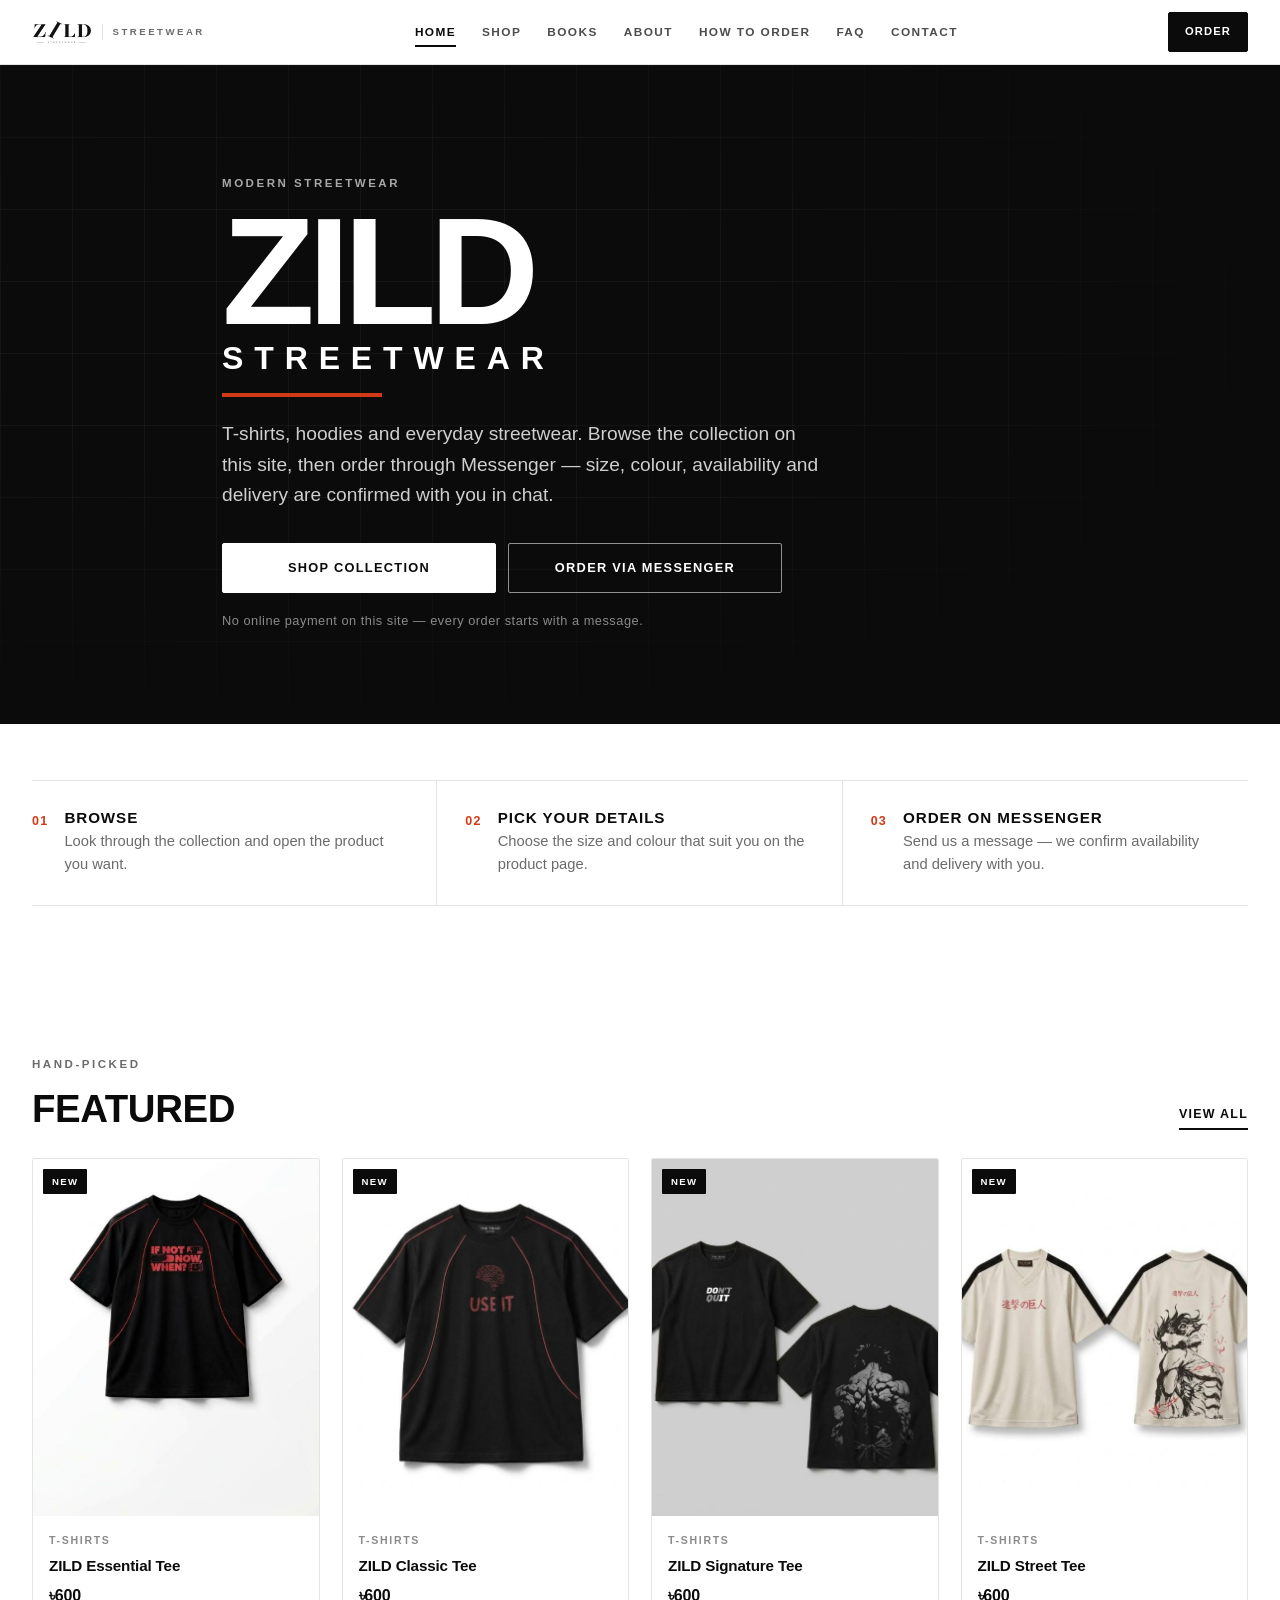
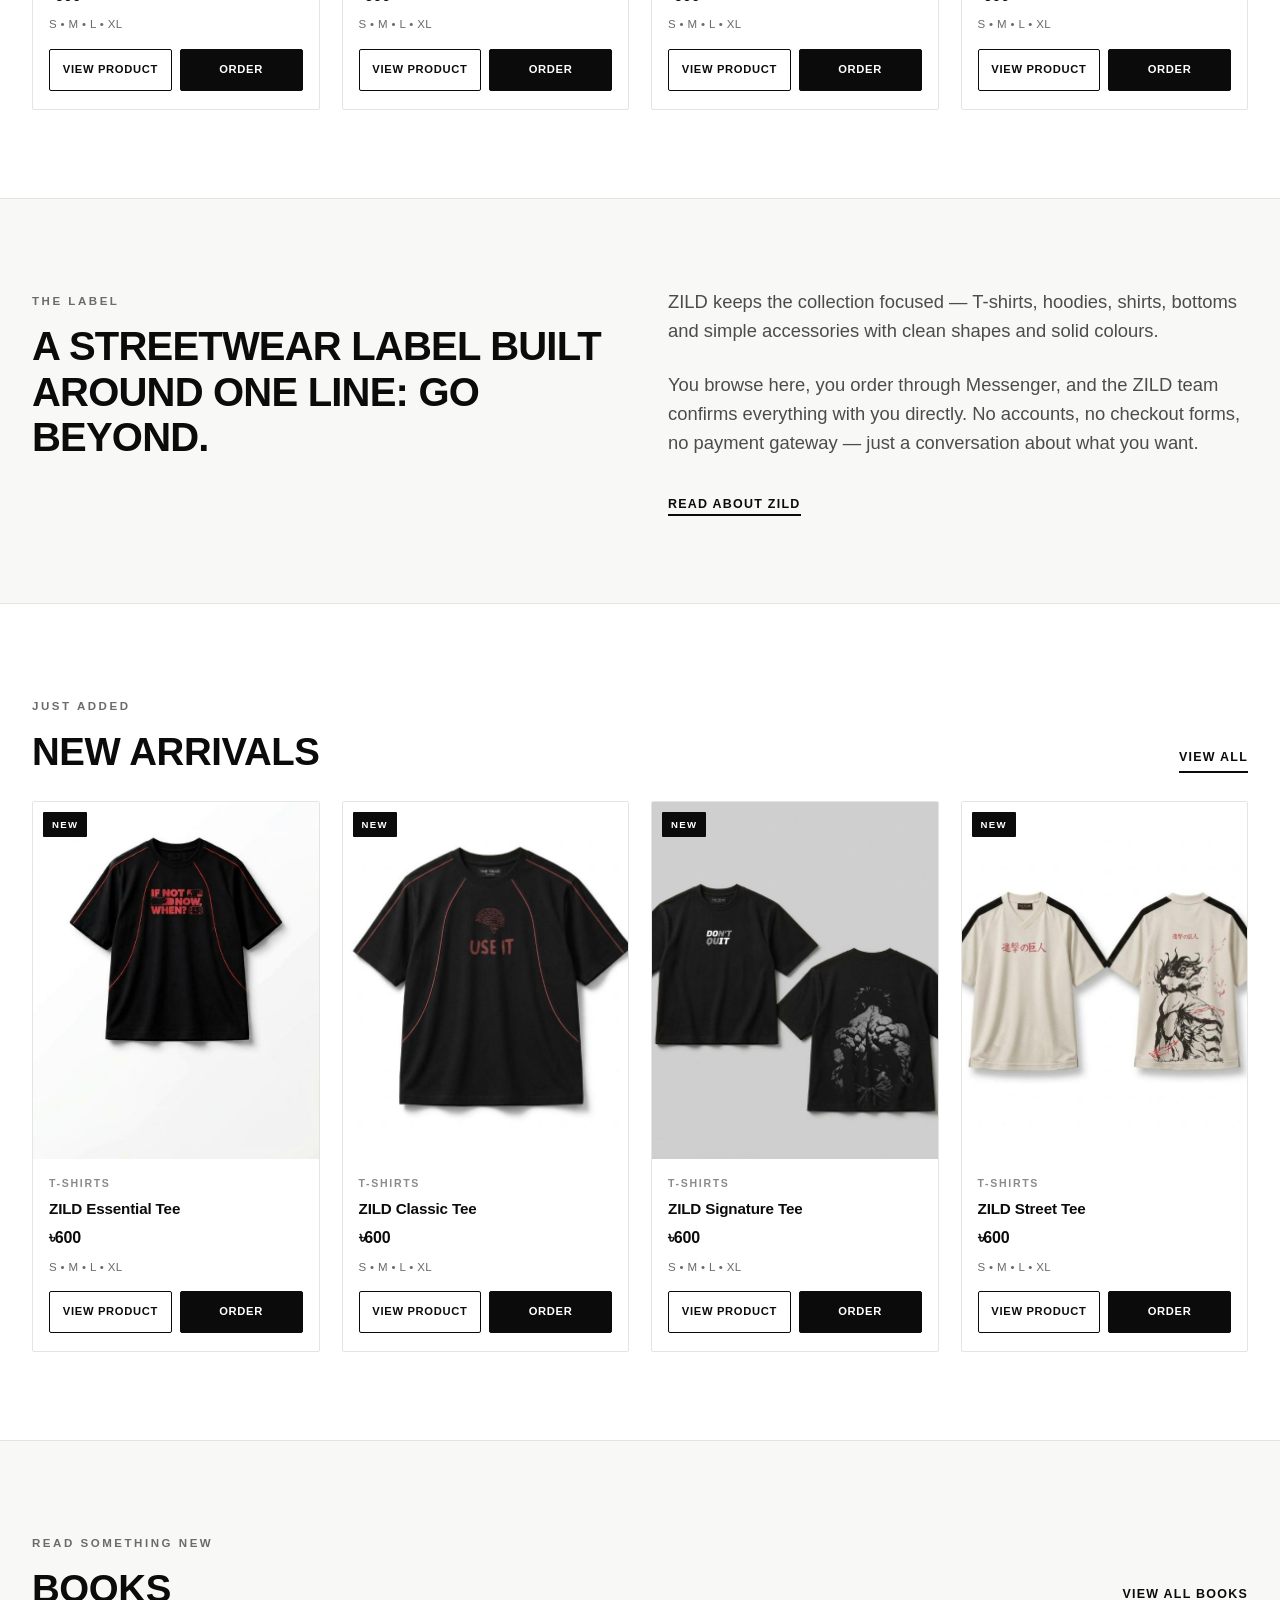
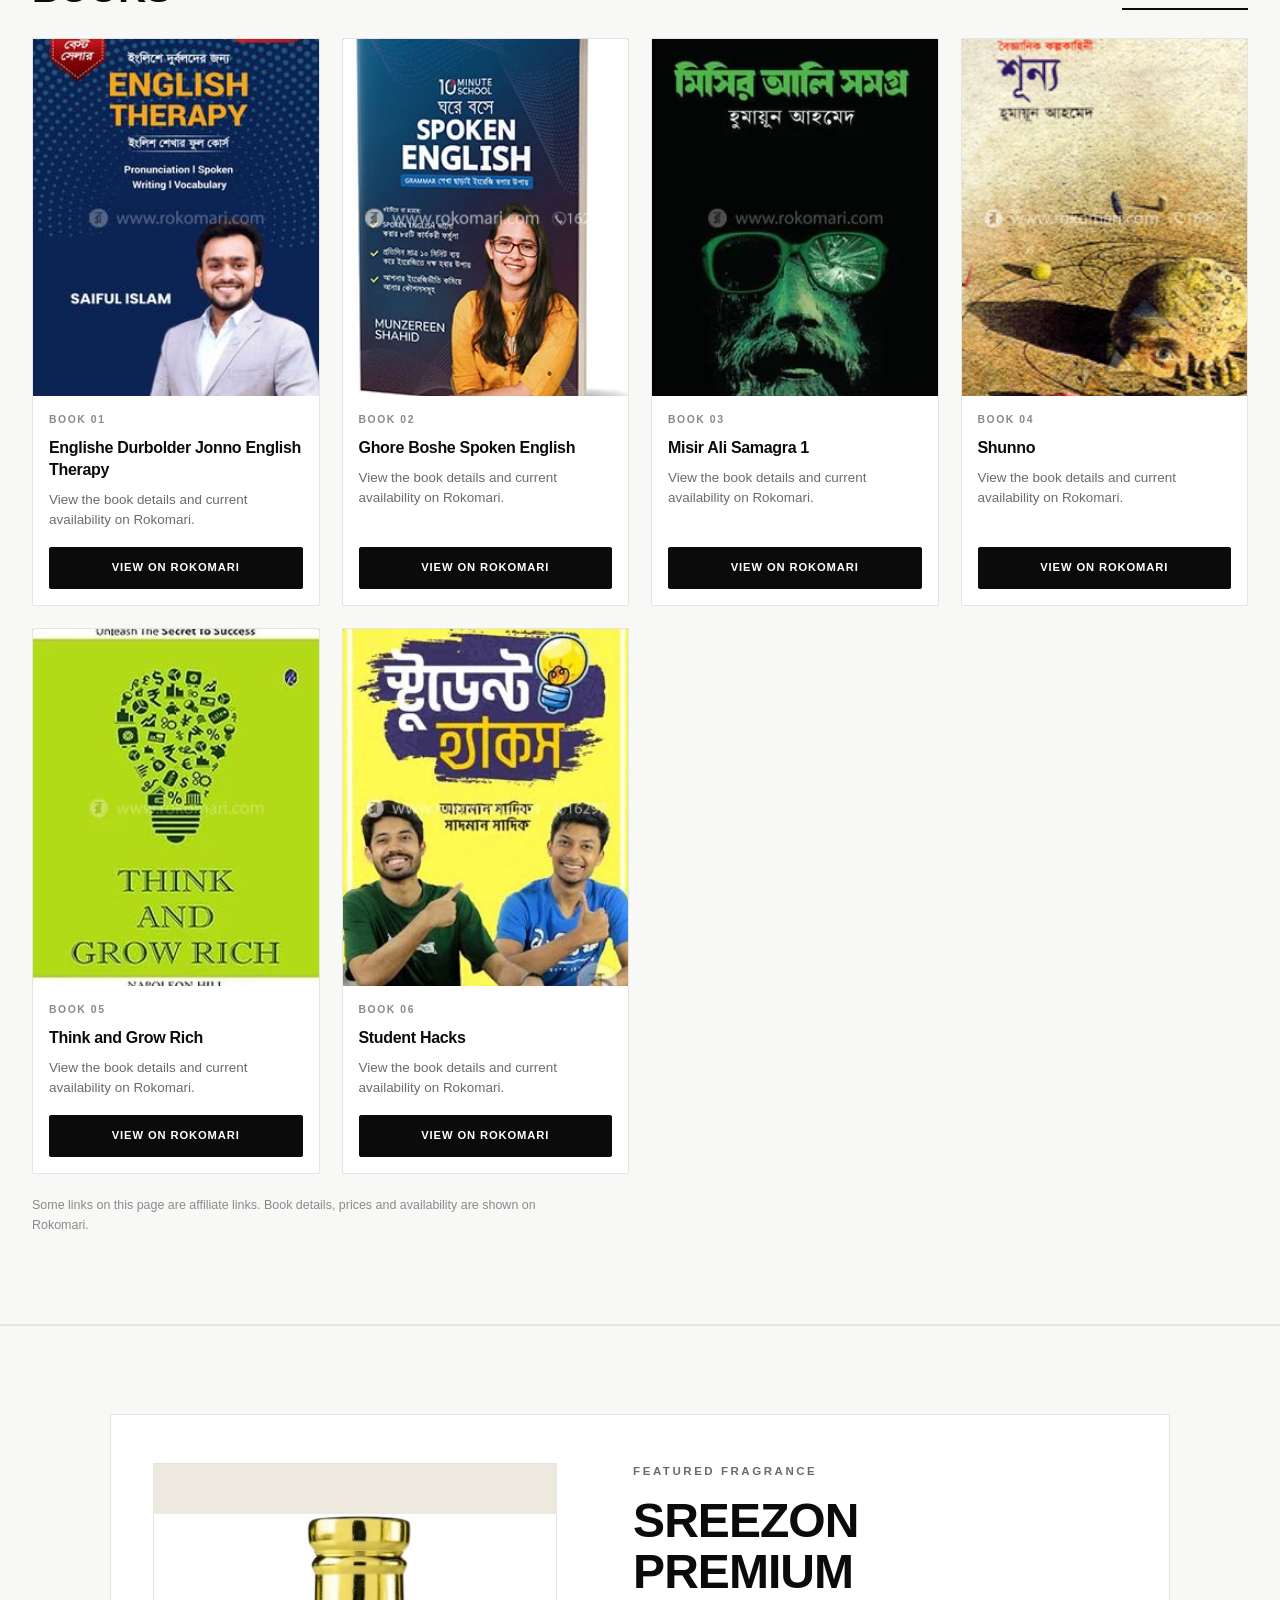
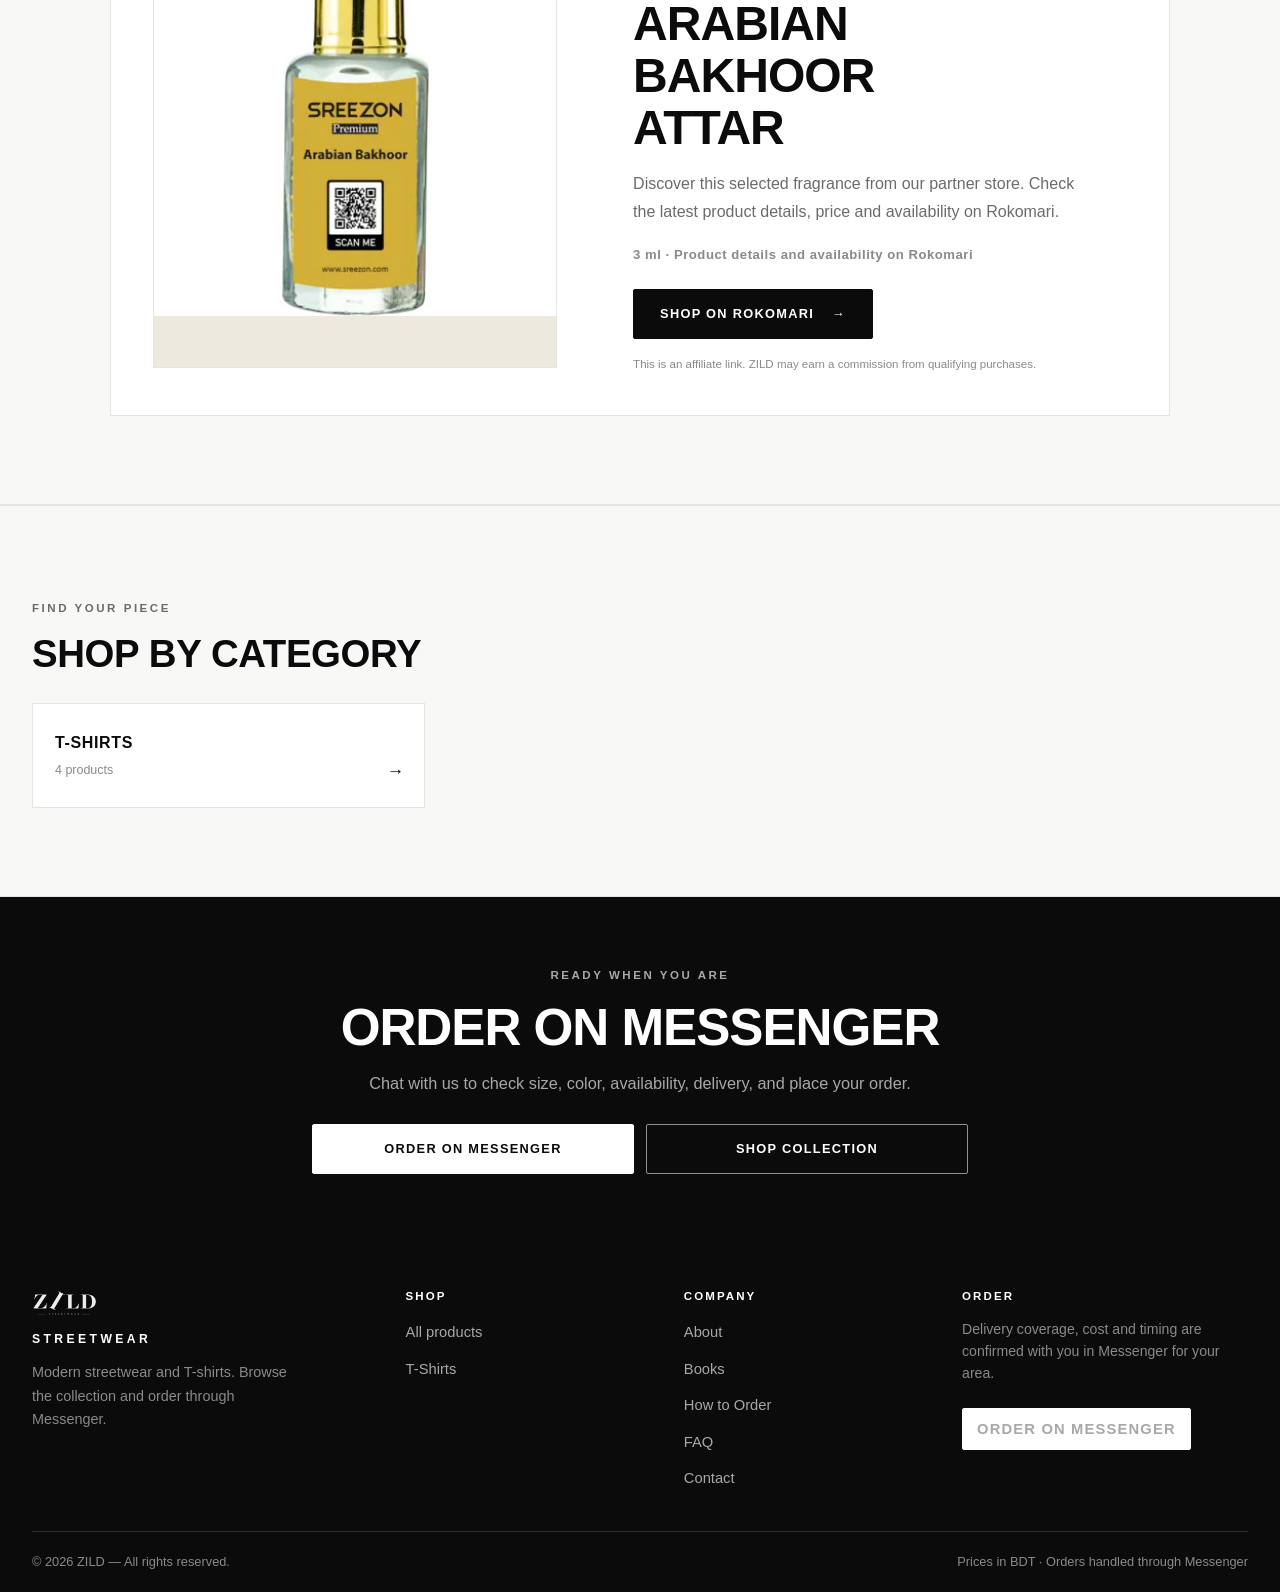
==== commit d1cf5016: "Restore ZILD homepage design and update featured section" ====
--- a/index.html
+++ b/index.html
@@ -6,33 +6,31 @@
   <meta name="viewport" content="width=device-width, initial-scale=1">
 
   <title>ZILD Streetwear</title>
-  <meta name="description" content="ZILD — modern streetwear, T-shirts, books and featured products. Browse the collection and order through Messenger.">
+  <meta name="description" content="Explore ZILD streetwear, T-shirts, books and selected products. Browse the collection and shop through our partner links or Messenger.">
   <meta name="theme-color" content="#0b0b0b">
 
   <link rel="canonical" href="https://zildclothing.netlify.app/">
   <meta property="og:site_name" content="ZILD">
   <meta property="og:type" content="website">
   <meta property="og:title" content="ZILD Streetwear">
-  <meta property="og:description" content="ZILD — modern streetwear, books and selected products.">
+  <meta property="og:description" content="Explore ZILD streetwear, T-shirts, books and selected products.">
   <meta property="og:url" content="https://zildclothing.netlify.app/">
   <meta property="og:image" content="https://zildclothing.netlify.app/assets/social/og-cover.png">
   <meta property="og:image:width" content="1200">
   <meta property="og:image:height" content="630">
-  <meta property="og:image:alt" content="ZILD Streetwear">
-
+  <meta property="og:image:alt" content="ZILD — Streetwear.">
   <meta name="twitter:card" content="summary_large_image">
-  <meta name="twitter:title" content="ZILD Streetwear">
-  <meta name="twitter:description" content="ZILD — modern streetwear, books and selected products.">
-
-  <link rel="icon" href="favicon-zild.svg" type="image/svg+xml">
-  <link rel="alternate icon" href="favicon-zild.ico" sizes="32x32">
-  <link rel="manifest" href="manifest.webmanifest">
-  <link rel="stylesheet" href="css/styles.css">
-
-  <script src="js/config.js" defer></script>
-  <script src="js/products.js" defer></script>
-  <script src="js/books.js" defer></script>
-  <script src="js/app.js" defer></script>
+
+  <link rel="icon" href="/favicon-zild.svg" type="image/svg+xml">
+  <link rel="alternate icon" href="/favicon-zild.ico">
+  <link rel="manifest" href="/manifest.webmanifest">
+  <link rel="stylesheet" href="/css/styles.css">
+
+  <!-- Existing JavaScript files: KEEP THESE PATHS -->
+  <script src="/js/config.js" defer></script>
+  <script src="/js/products.js" defer></script>
+  <script src="/js/books.js" defer></script>
+  <script src="/js/app.js" defer></script>
 
   <script type="application/ld+json">
   {
@@ -40,19 +38,22 @@
     "@type": "WebSite",
     "name": "ZILD",
     "slogan": "STREETWEAR",
-    "description": "ZILD — modern streetwear, books and selected products."
+    "description": "ZILD — modern streetwear and T-shirts. Browse the collection and order through Messenger."
   }
   </script>
 </head>
 
 <body data-page="home">
+
   <a class="skip-link" href="#main">Skip to content</a>
 
-  <!-- ============================ HEADER ============================ -->
+  <!-- HEADER -->
   <header class="site-header">
     <div class="container header-inner">
+
       <a class="brand" href="index.html" aria-label="ZILD Streetwear — home">
-        <img class="brand__logo" src="assets/logo/zild-logo.png" alt="ZILD Streetwear" width="520" height="128">
+        <img class="brand__logo" src="/assets/logo/zild-logo.png"
+             alt="ZILD Streetwear" width="520" height="128">
         <span class="brand__tagline" data-config="tagline">STREETWEAR</span>
       </a>
 
@@ -67,8 +68,13 @@
       </nav>
 
       <div class="header-actions">
-        <a class="btn btn--dark header-cta" data-messenger href="https://www.messenger.com/t/1366008693268830" target="_blank" rel="noopener noreferrer">Order</a>
-        <button class="nav-toggle" id="nav-toggle" type="button" aria-expanded="false" aria-controls="mobile-menu" aria-label="Open menu">
+        <a class="btn btn--dark header-cta" data-messenger
+           href="https://www.messenger.com/t/1366008693268830"
+           target="_blank" rel="noopener noreferrer">Order</a>
+
+        <button class="nav-toggle" id="nav-toggle" type="button"
+                aria-expanded="false" aria-controls="mobile-menu"
+                aria-label="Open menu">
           <span class="nav-toggle__bar" aria-hidden="true"></span>
         </button>
       </div>
@@ -84,37 +90,49 @@
         <a class="mobile-menu__link" href="faq.html" data-nav="faq">FAQ</a>
         <a class="mobile-menu__link" href="contact.html" data-nav="contact">Contact</a>
       </nav>
-      <a class="btn btn--dark" data-messenger href="https://www.messenger.com/t/1366008693268830" target="_blank" rel="noopener noreferrer">ORDER ON MESSENGER</a>
+
+      <a class="btn btn--dark" data-messenger
+         href="https://www.messenger.com/t/1366008693268830"
+         target="_blank" rel="noopener noreferrer">ORDER ON MESSENGER</a>
     </div>
   </header>
 
   <main id="main">
 
-    <!-- ============================ HERO ============================ -->
+    <!-- HERO -->
     <section class="hero">
       <div class="container hero__inner">
         <p class="eyebrow">Modern streetwear</p>
+
         <h1 class="hero__title">
           <span class="hero__brand">ZILD</span>
           <span class="hero__tagline">STREETWEAR</span>
         </h1>
+
         <p class="hero__text">
-          T-shirts, hoodies and everyday streetwear. Browse the collection on this site,
-          then order through Messenger — size, colour, availability and delivery are
-          confirmed with you in chat.
+          T-shirts, hoodies and everyday streetwear. Browse the collection
+          on this site, then order through Messenger — size, colour,
+          availability and delivery are confirmed with you in chat.
         </p>
+
         <div class="btn-row">
           <a class="btn btn--light" href="shop.html">Shop collection</a>
-          <a class="btn btn--ghost-light" data-messenger href="https://www.messenger.com/t/1366008693268830" target="_blank" rel="noopener noreferrer">Order via Messenger</a>
-        </div>
-        <p class="hero__note">No online payment on this site — every order starts with a message.</p>
-      </div>
-    </section>
-
-    <!-- ============================ STEPS ============================ -->
+          <a class="btn btn--ghost-light" data-messenger
+             href="https://www.messenger.com/t/1366008693268830"
+             target="_blank" rel="noopener noreferrer">Order via Messenger</a>
+        </div>
+
+        <p class="hero__note">
+          No online payment on this site — every order starts with a message.
+        </p>
+      </div>
+    </section>
+
+    <!-- ORDERING STEPS -->
     <section class="section--tight" aria-label="How ZILD ordering works">
       <div class="container">
         <ol class="steps">
+
           <li class="step">
             <span class="step__num" aria-hidden="true">01</span>
             <div>
@@ -122,6 +140,7 @@
               <p class="step__text">Look through the collection and open the product you want.</p>
             </div>
           </li>
+
           <li class="step">
             <span class="step__num" aria-hidden="true">02</span>
             <div>
@@ -129,6 +148,7 @@
               <p class="step__text">Choose the size and colour that suit you on the product page.</p>
             </div>
           </li>
+
           <li class="step">
             <span class="step__num" aria-hidden="true">03</span>
             <div>
@@ -136,11 +156,12 @@
               <p class="step__text">Send us a message — we confirm availability and delivery with you.</p>
             </div>
           </li>
+
         </ol>
       </div>
     </section>
 
-    <!-- ========================== FEATURED ========================== -->
+    <!-- FEATURED PRODUCTS: populated by products.js and app.js -->
     <section class="section" data-section aria-labelledby="featured-title">
       <div class="container">
         <div class="section-head">
@@ -150,27 +171,33 @@
           </div>
           <a class="section-head__link" href="shop.html">View all</a>
         </div>
+
         <div class="grid-products" id="featured-grid"></div>
       </div>
     </section>
 
-    <!-- ========================= BRAND INTRO ======================== -->
+    <!-- BRAND INTRODUCTION -->
     <section class="section section--muted" aria-labelledby="label-title">
       <div class="container split">
         <div>
           <p class="eyebrow">The label</p>
-          <h2 class="brand-statement" id="label-title">A streetwear label built around one line: go beyond.</h2>
-        </div>
+          <h2 class="brand-statement" id="label-title">
+            A streetwear label built around one line: go beyond.
+          </h2>
+        </div>
+
         <div>
           <p class="lede">
-            ZILD keeps the collection focused — T-shirts, hoodies, shirts, bottoms and
-            simple accessories with clean shapes and solid colours.
-          </p>
+            ZILD keeps the collection focused — T-shirts, hoodies, shirts,
+            bottoms and simple accessories with clean shapes and solid colours.
+          </p>
+
           <p class="lede mt-6">
-            You browse here, you order through Messenger, and the ZILD team confirms
-            everything with you directly. No accounts, no checkout forms, no payment
-            gateway — just a conversation about what you want.
-          </p>
+            You browse here, you order through Messenger, and the ZILD team
+            confirms everything with you directly. No accounts, no checkout
+            forms, no payment gateway — just a conversation about what you want.
+          </p>
+
           <p class="mt-8">
             <a class="section-head__link" href="about.html">Read about ZILD</a>
           </p>
@@ -178,7 +205,7 @@
       </div>
     </section>
 
-    <!-- ========================= NEW ARRIVALS ======================= -->
+    <!-- NEW ARRIVALS: populated by products.js and app.js -->
     <section class="section" data-section aria-labelledby="arrivals-title">
       <div class="container">
         <div class="section-head">
@@ -188,12 +215,15 @@
           </div>
           <a class="section-head__link" href="shop.html">View all</a>
         </div>
+
         <div class="grid-products" id="arrivals-grid"></div>
       </div>
     </section>
 
-    <!-- ========================== BOOKS ========================== -->
-    <section class="section section--muted" data-books-section aria-labelledby="home-books-title">
+    <!-- BOOKS: populated by books.js and app.js -->
+    <section class="section section--muted"
+             data-books-section
+             aria-labelledby="home-books-title">
       <div class="container">
         <div class="section-head">
           <div>
@@ -202,60 +232,70 @@
           </div>
           <a class="section-head__link" href="books.html">View all books</a>
         </div>
+
         <div class="grid-books" id="home-books-grid" aria-live="polite"></div>
-        <p class="affiliate-disclosure">Some links on this page are affiliate links. Book details, prices and availability are shown on Rokomari.</p>
-      </div>
-    </section>
-
-    <!-- ========================== FEATURED ATTAR ========================== -->
-    <section class="section attar-section" aria-labelledby="attar-title">
-      <div class="container">
-        <div class="attar-card">
-
-          <div class="attar-image">
-            <a
-              href="https://rkmri.co/NMy255STeemS/"
-              target="_blank"
-              rel="sponsored noopener noreferrer"
-              aria-label="View the featured attar on Rokomari"
-            >
-              <img
-                src="assets/products/sreezon-attar.jpg"
-                alt="Featured Sreezon Premium Arabian Bakhoor Attar"
-                loading="lazy"
-              >
+
+        <p class="affiliate-disclosure">
+          Some links on this page are affiliate links. Book details, prices
+          and availability are shown on Rokomari.
+        </p>
+      </div>
+    </section>
+
+    <!-- FEATURED ATTAR -->
+    <section class="section attar-feature" aria-labelledby="attar-title">
+      <div class="container">
+        <div class="attar-feature__panel">
+
+          <div class="attar-feature__visual">
+            <a class="attar-feature__image-link"
+               href="https://rkmri.co/NMy255STeemS/"
+               target="_blank"
+               rel="sponsored noopener noreferrer"
+               aria-label="View Sreezon Premium Arabian Bakhoor Attar on Rokomari">
+
+              <img class="attar-feature__image"
+                   src="/assets/products/sreezon-attar.jpg"
+                   alt="Sreezon Premium Arabian Bakhoor Attar, 3 ml"
+                   loading="lazy"
+                   decoding="async"
+                   onerror="this.hidden=true;this.parentElement.classList.add('is-missing')">
+
+              <span class="attar-feature__image-fallback" aria-hidden="true">
+                <span class="attar-feature__fallback-brand">SREEZON</span>
+                <span class="attar-feature__fallback-name">
+                  ARABIAN<br>BAKHOOR ATTAR
+                </span>
+                <span class="attar-feature__fallback-size">3 ML</span>
+              </span>
             </a>
           </div>
 
-          <div class="attar-content">
+          <div class="attar-feature__content">
             <p class="eyebrow">Featured fragrance</p>
 
-            <h2 id="attar-title">
+            <h2 class="attar-feature__title" id="attar-title">
               Sreezon Premium Arabian Bakhoor Attar
             </h2>
 
-            <p class="attar-subtitle">
-              সুগন্ধে ফুটে উঠুক আপনার আভিজাত্য!
+            <p class="attar-feature__description">
+              Discover this selected fragrance from our partner store.
+              Check the latest product details, price and availability on Rokomari.
             </p>
 
-            <p class="attar-description">
-              Discover an elegant Arabian-inspired fragrance.
-              Explore the product and check its latest details on Rokomari.
+            <p class="attar-feature__note">
+              3 ml · Product details and availability on Rokomari
             </p>
 
-            <span class="attar-size">SIZE: 3 ML</span>
-
-            <a
-              class="btn attar-button"
-              href="https://rkmri.co/NMy255STeemS/"
-              target="_blank"
-              rel="sponsored noopener noreferrer"
-            >
-              SHOP NOW <span aria-hidden="true">→</span>
+            <a class="btn btn--dark attar-feature__button"
+               href="https://rkmri.co/NMy255STeemS/"
+               target="_blank"
+               rel="sponsored noopener noreferrer">
+              SHOP ON ROKOMARI <span aria-hidden="true">→</span>
             </a>
 
-            <p class="attar-note">
-              Affiliate link · Product details and availability are shown on Rokomari.
+            <p class="attar-feature__disclosure">
+              This is an affiliate link. ZILD may earn a commission from qualifying purchases.
             </p>
           </div>
 
@@ -263,7 +303,7 @@
       </div>
     </section>
 
-    <!-- ========================== CATEGORIES ======================== -->
+    <!-- CATEGORIES: populated by existing app.js -->
     <section class="section section--muted" aria-labelledby="category-title">
       <div class="container">
         <div class="section-head">
@@ -272,20 +312,26 @@
             <h2 class="section-head__title" id="category-title">Shop by category</h2>
           </div>
         </div>
+
         <div class="grid-categories" id="category-grid"></div>
       </div>
     </section>
 
-    <!-- ============================ BAND ============================ -->
+    <!-- ORDER CTA -->
     <section class="band" aria-labelledby="band-title">
       <div class="container band__inner">
         <p class="eyebrow">Ready when you are</p>
         <h2 class="band__title" id="band-title">Order on Messenger</h2>
+
         <p class="band__text" data-config="orderHelper">
           Chat with us to check size, color, availability, delivery, and place your order.
         </p>
+
         <div class="btn-row">
-          <a class="btn btn--light" data-messenger href="https://www.messenger.com/t/1366008693268830" target="_blank" rel="noopener noreferrer">ORDER ON MESSENGER</a>
+          <a class="btn btn--light" data-messenger
+             href="https://www.messenger.com/t/1366008693268830"
+             target="_blank" rel="noopener noreferrer">ORDER ON MESSENGER</a>
+
           <a class="btn btn--ghost-light" href="shop.html">Shop collection</a>
         </div>
       </div>
@@ -293,14 +339,22 @@
 
   </main>
 
-  <!-- ============================ FOOTER ============================ -->
+  <!-- FOOTER -->
   <footer class="site-footer">
     <div class="container">
+
       <div class="footer-grid">
+
         <div class="footer-brand">
-          <img class="footer-brand__logo" src="assets/logo/zild-logo.png" alt="ZILD Streetwear" width="520" height="128">
+          <img class="footer-brand__logo"
+               src="/assets/logo/zild-logo.png"
+               alt="ZILD Streetwear" width="520" height="128">
+
           <p class="footer-brand__tagline" data-config="tagline">STREETWEAR</p>
-          <p class="footer-brand__text">Modern streetwear and T-shirts. Browse the collection and order through Messenger.</p>
+
+          <p class="footer-brand__text">
+            Modern streetwear and T-shirts. Browse the collection and order through Messenger.
+          </p>
         </div>
 
         <div class="footer-col">
@@ -323,21 +377,37 @@
 
         <div class="footer-col">
           <h2 class="footer-col__title">Order</h2>
-          <p class="footer-note" data-config="deliveryInfo">Delivery coverage, cost and timing are confirmed with you in Messenger for your area.</p>
+
+          <p class="footer-note" data-config="deliveryInfo">
+            Delivery coverage, cost and timing are confirmed with you in Messenger for your area.
+          </p>
+
           <p class="mt-6">
-            <a class="btn btn--light btn--sm" data-messenger href="https://www.messenger.com/t/1366008693268830" target="_blank" rel="noopener noreferrer">Order on Messenger</a>
-          </p>
+            <a class="btn btn--light btn--sm" data-messenger
+               href="https://www.messenger.com/t/1366008693268830"
+               target="_blank" rel="noopener noreferrer">Order on Messenger</a>
+          </p>
+
           <p class="mt-6">
             <a data-facebook hidden>Facebook page</a>
           </p>
         </div>
+
       </div>
 
       <div class="footer-bottom">
-        <span>© <span data-year>2026</span> <span data-config="brandName">ZILD</span> — All rights reserved.</span>
-        <span>Prices in <span data-config="currency">BDT</span> · Orders handled through Messenger</span>
-      </div>
+        <span>
+          © <span data-year>2026</span>
+          <span data-config="brandName">ZILD</span> — All rights reserved.
+        </span>
+
+        <span>
+          Prices in <span data-config="currency">BDT</span> · Orders handled through Messenger
+        </span>
+      </div>
+
     </div>
   </footer>
+
 </body>
 </html>
--- a/css/styles.css
+++ b/css/styles.css
@@ -1,165 +1,2210 @@
-/* ==========================================================================
-   ZILD — FEATURED ATTAR SECTION
-   Homepage affiliate product
-   ========================================================================== */
-
-.attar-section {
-  background: #f8f8f7;
+
+/* ============================================================================
+   ZILD — STREETWEAR
+   Single stylesheet. Mobile-first, no frameworks, no external fonts.
+   ============================================================================ */
+
+/* --------------------------------------------------------------------------
+   1. TOKENS
+   -------------------------------------------------------------------------- */
+:root {
+  --ink: #0b0b0b;
+  --ink-soft: #161616;
+  --charcoal: #242424;
+  --gray-800: #333333;
+  --gray-700: #4c4c4c;
+  --gray-600: #6b6b6b;
+  --gray-500: #8a8a8a;
+  --gray-400: #a8a8a8;
+  --gray-300: #cfcfcf;
+  --gray-200: #e4e4e2;
+  --gray-100: #f1f1ef;
+  --paper: #ffffff;
+  --paper-warm: #f8f8f7;
+  --line: #e4e4e1;
+  --line-dark: rgba(255, 255, 255, 0.14);
+  --accent: #d13a17;
+  --accent-ink: #ffffff;
+
+  --font-sans: -apple-system, BlinkMacSystemFont, "Segoe UI", Roboto, "Helvetica Neue",
+    Arial, "Noto Sans", sans-serif;
+
+  --container: 1280px;
+  --gutter: 20px;
+  --radius: 2px;
+  --header-h: 64px;
+  --ease: cubic-bezier(0.4, 0, 0.2, 1);
+}
+
+@media (min-width: 768px) {
+  :root {
+    --gutter: 32px;
+  }
+}
+
+/* --------------------------------------------------------------------------
+   2. RESET / BASE
+   -------------------------------------------------------------------------- */
+*,
+*::before,
+*::after {
+  box-sizing: border-box;
+}
+
+html {
+  -webkit-text-size-adjust: 100%;
+  scroll-behavior: smooth;
+}
+
+body {
+  margin: 0;
+  min-height: 100vh;
+  display: flex;
+  flex-direction: column;
+  font-family: var(--font-sans);
+  font-size: 16px;
+  line-height: 1.6;
+  color: var(--ink);
+  background: var(--paper);
+  -webkit-font-smoothing: antialiased;
+  -moz-osx-font-smoothing: grayscale;
+  text-rendering: optimizeLegibility;
+}
+
+main {
+  flex: 1 0 auto;
+}
+
+img,
+svg {
+  max-width: 100%;
+}
+
+img {
+  height: auto;
+}
+
+a {
+  color: inherit;
+  text-decoration: none;
+}
+
+button {
+  font: inherit;
+}
+
+h1,
+h2,
+h3,
+h4 {
+  margin: 0;
+  line-height: 1.12;
+  font-weight: 800;
+  letter-spacing: -0.02em;
+}
+
+p {
+  margin: 0;
+}
+
+ul,
+ol,
+dl,
+dd {
+  margin: 0;
+  padding: 0;
+}
+
+:focus-visible {
+  outline: 3px solid var(--accent);
+  outline-offset: 2px;
+  border-radius: 1px;
+}
+
+::selection {
+  background: var(--ink);
+  color: #fff;
+}
+
+[hidden] {
+  display: none !important;
+}
+
+/* --------------------------------------------------------------------------
+   3. LAYOUT HELPERS
+   -------------------------------------------------------------------------- */
+.container {
+  width: 100%;
+  max-width: var(--container);
+  margin-inline: auto;
+  padding-inline: var(--gutter);
+}
+
+.section {
+  padding-block: 56px;
+}
+
+.section--tight {
+  padding-block: 40px;
+}
+
+.section--muted {
+  background: var(--paper-warm);
   border-block: 1px solid var(--line);
 }
 
-.attar-card {
+.section--dark {
+  background: var(--ink);
+  color: #fff;
+}
+
+@media (min-width: 900px) {
+  .section {
+    padding-block: 88px;
+  }
+  .section--tight {
+    padding-block: 56px;
+  }
+}
+
+.section-head {
+  display: flex;
+  align-items: flex-end;
+  justify-content: space-between;
+  gap: 16px;
+  margin-bottom: 28px;
+  flex-wrap: wrap;
+}
+
+.section-head__title {
+  font-size: clamp(1.5rem, 4vw, 2.4rem);
+  text-transform: uppercase;
+  letter-spacing: -0.01em;
+}
+
+.section-head__link {
+  font-size: 0.78rem;
+  font-weight: 700;
+  letter-spacing: 0.1em;
+  text-transform: uppercase;
+  border-bottom: 2px solid var(--ink);
+  padding-bottom: 3px;
+}
+
+.section-head__link:hover {
+  color: var(--accent);
+  border-color: var(--accent);
+}
+
+.eyebrow {
+  display: inline-block;
+  font-size: 0.72rem;
+  font-weight: 700;
+  letter-spacing: 0.22em;
+  text-transform: uppercase;
+  color: var(--gray-600);
+  margin-bottom: 14px;
+}
+
+.section--dark .eyebrow,
+.hero .eyebrow,
+.band .eyebrow {
+  color: var(--gray-400);
+}
+
+.lede {
+  font-size: clamp(1rem, 2.2vw, 1.15rem);
+  color: var(--gray-700);
+  max-width: 62ch;
+}
+
+.split {
   display: grid;
-  grid-template-columns: 1fr;
-  background: #111;
+  gap: 26px;
+}
+
+@media (min-width: 900px) {
+  .split {
+    grid-template-columns: 1fr 1fr;
+    gap: 56px;
+    align-items: start;
+  }
+}
+
+.brand-statement {
+  font-size: clamp(1.5rem, 4.2vw, 2.5rem);
+  text-transform: uppercase;
+  letter-spacing: -0.02em;
+  line-height: 1.14;
+}
+
+.visually-hidden {
+  position: absolute !important;
+  width: 1px;
+  height: 1px;
+  padding: 0;
+  margin: -1px;
+  overflow: hidden;
+  clip: rect(0 0 0 0);
+  clip-path: inset(50%);
+  white-space: nowrap;
+  border: 0;
+}
+
+.skip-link {
+  position: absolute;
+  left: 12px;
+  top: -60px;
+  z-index: 200;
+  background: var(--ink);
+  color: #fff;
+  padding: 10px 16px;
+  font-size: 0.85rem;
+  font-weight: 700;
+  transition: top 0.2s var(--ease);
+}
+
+.skip-link:focus {
+  top: 12px;
+}
+
+/* --------------------------------------------------------------------------
+   4. BUTTONS
+   -------------------------------------------------------------------------- */
+.btn {
+  display: inline-flex;
+  align-items: center;
+  justify-content: center;
+  gap: 8px;
+  min-height: 50px;
+  padding: 0 26px;
+  border: 1px solid transparent;
+  border-radius: var(--radius);
+  font-size: 0.8rem;
+  font-weight: 700;
+  letter-spacing: 0.1em;
+  text-transform: uppercase;
+  text-align: center;
+  cursor: pointer;
+  background: none;
+  transition: background-color 0.18s var(--ease), color 0.18s var(--ease),
+    border-color 0.18s var(--ease), transform 0.18s var(--ease);
+}
+
+.btn:active {
+  transform: translateY(1px);
+}
+
+.btn--dark,
+.btn--primary {
+  background: var(--ink);
+  color: #fff;
+  border-color: var(--ink);
+}
+
+.btn--dark:hover,
+.btn--primary:hover {
+  background: var(--charcoal);
+  border-color: var(--charcoal);
+}
+
+.btn--light {
+  background: #fff;
+  color: var(--ink);
+  border-color: #fff;
+}
+
+.btn--light:hover {
+  background: var(--gray-100);
+  border-color: var(--gray-100);
+}
+
+.btn--ghost {
+  background: transparent;
+  color: var(--ink);
+  border-color: var(--ink);
+}
+
+.btn--ghost:hover {
+  background: var(--ink);
+  color: #fff;
+}
+
+.btn--ghost-light {
+  background: transparent;
+  color: #fff;
+  border-color: rgba(255, 255, 255, 0.55);
+}
+
+.btn--ghost-light:hover {
+  background: #fff;
+  color: var(--ink);
+  border-color: #fff;
+}
+
+.btn--muted {
+  background: var(--gray-100);
+  color: var(--gray-600);
+  border-color: var(--gray-200);
+  cursor: not-allowed;
+}
+
+.btn--sm {
+  min-height: 42px;
+  padding: 0 14px;
+  font-size: 0.7rem;
+  letter-spacing: 0.08em;
+}
+
+.btn--block {
+  width: 100%;
+}
+
+.btn:disabled {
+  opacity: 1;
+  cursor: not-allowed;
+}
+
+.btn-row {
+  display: flex;
+  flex-wrap: wrap;
+  gap: 12px;
+}
+
+.btn-row .btn {
+  flex: 1 1 220px;
+}
+
+/* --------------------------------------------------------------------------
+   5. HEADER / NAVIGATION
+   -------------------------------------------------------------------------- */
+.site-header {
+  position: sticky;
+  top: 0;
+  z-index: 60;
+  background: rgba(255, 255, 255, 0.94);
+  backdrop-filter: saturate(180%) blur(12px);
+  -webkit-backdrop-filter: saturate(180%) blur(12px);
+  border-bottom: 1px solid var(--line);
+}
+
+.header-inner {
+  display: flex;
+  align-items: center;
+  justify-content: space-between;
+  gap: 14px;
+  min-height: var(--header-h);
+}
+
+.brand {
+  display: inline-flex;
+  align-items: center;
+  gap: 10px;
+  flex-shrink: 0;
+}
+
+.brand__logo {
+  display: block;
+  height: 22px;
+  width: auto;
+}
+
+.brand__tagline {
+  display: none;
+  font-size: 0.6rem;
+  font-weight: 700;
+  letter-spacing: 0.26em;
+  color: var(--gray-600);
+  text-transform: uppercase;
+  border-left: 1px solid var(--line);
+  padding-left: 10px;
+}
+
+@media (min-width: 480px) {
+  .brand__logo {
+    height: 24px;
+  }
+  .brand__tagline {
+    display: inline-block;
+  }
+}
+
+.nav-desktop {
+  display: none;
+  align-items: center;
+  gap: 26px;
+}
+
+.nav-desktop a {
+  position: relative;
+  font-size: 0.74rem;
+  font-weight: 700;
+  letter-spacing: 0.12em;
+  text-transform: uppercase;
+  color: var(--gray-700);
+  padding-block: 6px;
+}
+
+.nav-desktop a::after {
+  content: "";
+  position: absolute;
+  left: 0;
+  right: 0;
+  bottom: 0;
+  height: 2px;
+  background: var(--ink);
+  transform: scaleX(0);
+  transform-origin: left;
+  transition: transform 0.2s var(--ease);
+}
+
+.nav-desktop a:hover {
+  color: var(--ink);
+}
+
+.nav-desktop a:hover::after,
+.nav-desktop a[aria-current="page"]::after {
+  transform: scaleX(1);
+}
+
+.nav-desktop a[aria-current="page"] {
+  color: var(--ink);
+}
+
+.header-actions {
+  display: flex;
+  align-items: center;
+  gap: 10px;
+}
+
+.header-cta {
+  min-height: 40px;
+  padding: 0 16px;
+  font-size: 0.7rem;
+}
+
+.nav-toggle {
+  display: inline-flex;
+  align-items: center;
+  justify-content: center;
+  width: 44px;
+  height: 44px;
+  border: 1px solid var(--line);
+  background: #fff;
+  cursor: pointer;
+  border-radius: var(--radius);
+}
+
+.nav-toggle__bar {
+  display: block;
+  width: 18px;
+  height: 2px;
+  background: var(--ink);
+  position: relative;
+}
+
+.nav-toggle__bar::before,
+.nav-toggle__bar::after {
+  content: "";
+  position: absolute;
+  left: 0;
+  width: 18px;
+  height: 2px;
+  background: var(--ink);
+}
+
+.nav-toggle__bar::before {
+  top: -6px;
+}
+
+.nav-toggle__bar::after {
+  top: 6px;
+}
+
+.mobile-menu {
+  border-top: 1px solid var(--line);
+  background: #fff;
+  padding: 8px var(--gutter) 24px;
+}
+
+.mobile-menu__link {
+  display: flex;
+  align-items: center;
+  justify-content: space-between;
+  padding: 15px 0;
+  font-size: 1rem;
+  font-weight: 700;
+  letter-spacing: 0.04em;
+  text-transform: uppercase;
+  border-bottom: 1px solid var(--line);
+}
+
+.mobile-menu__link[aria-current="page"] {
+  color: var(--accent);
+}
+
+.mobile-menu__link::after {
+  content: "→";
+  color: var(--gray-400);
+  font-weight: 400;
+}
+
+.mobile-menu .btn {
+  width: 100%;
+  margin-top: 20px;
+}
+
+@media (min-width: 960px) {
+  .nav-desktop {
+    display: flex;
+  }
+  .nav-toggle {
+    display: none;
+  }
+  .mobile-menu {
+    display: none !important;
+  }
+}
+
+/* --------------------------------------------------------------------------
+   6. HERO
+   -------------------------------------------------------------------------- */
+.hero {
+  position: relative;
+  background: var(--ink);
   color: #fff;
   overflow: hidden;
-  border-radius: 3px;
-  box-shadow: 0 14px 40px rgba(0, 0, 0, 0.08);
-}
-
-.attar-image {
+  isolation: isolate;
+}
+
+.hero::before {
+  content: "";
+  position: absolute;
+  inset: 0;
+  background-image: linear-gradient(rgba(255, 255, 255, 0.045) 1px, transparent 1px),
+    linear-gradient(90deg, rgba(255, 255, 255, 0.045) 1px, transparent 1px);
+  background-size: 72px 72px;
+  -webkit-mask-image: radial-gradient(ellipse at 30% 40%, #000 30%, transparent 78%);
+  mask-image: radial-gradient(ellipse at 30% 40%, #000 30%, transparent 78%);
+  z-index: -1;
+}
+
+.hero__inner {
+  padding-block: 72px 64px;
+  max-width: 900px;
+}
+
+.hero__title {
+  display: flex;
+  flex-direction: column;
+  gap: 4px;
+  margin-bottom: 22px;
+}
+
+.hero__brand {
+  font-size: clamp(3.4rem, 17vw, 9.5rem);
+  line-height: 0.86;
+  font-weight: 800;
+  letter-spacing: -0.045em;
+  text-transform: uppercase;
+}
+
+.hero__tagline {
+  font-size: clamp(1rem, 4.4vw, 2rem);
+  font-weight: 700;
+  letter-spacing: 0.34em;
+  text-transform: uppercase;
+  color: #fff;
+}
+
+.hero__tagline::after {
+  content: "";
+  display: block;
+  width: clamp(64px, 20vw, 160px);
+  height: 4px;
+  background: var(--accent);
+  margin-top: 16px;
+}
+
+.hero__text {
+  font-size: clamp(1rem, 2.4vw, 1.2rem);
+  color: var(--gray-300);
+  max-width: 56ch;
+  margin-bottom: 32px;
+}
+
+.hero .btn-row {
+  max-width: 560px;
+}
+
+.hero__note {
+  margin-top: 18px;
+  font-size: 0.8rem;
+  color: var(--gray-500);
+  letter-spacing: 0.04em;
+}
+
+@media (min-width: 768px) {
+  .hero__inner {
+    padding-block: 104px 92px;
+  }
+}
+
+/* --------------------------------------------------------------------------
+   7. STEPS STRIP
+   -------------------------------------------------------------------------- */
+.steps {
+  display: grid;
+  gap: 0;
+  list-style: none;
+  margin: 0;
+  padding: 0;
+  border-top: 1px solid var(--line);
+  border-bottom: 1px solid var(--line);
+}
+
+.step {
+  display: flex;
+  gap: 16px;
+  align-items: flex-start;
+  padding: 22px 0;
+  border-bottom: 1px solid var(--line);
+}
+
+.step:last-child {
+  border-bottom: 0;
+}
+
+.step__num {
+  font-size: 0.78rem;
+  font-weight: 800;
+  letter-spacing: 0.1em;
+  color: var(--accent);
+  padding-top: 3px;
+  flex-shrink: 0;
+}
+
+.step__title {
+  font-size: 0.95rem;
+  font-weight: 800;
+  text-transform: uppercase;
+  letter-spacing: 0.06em;
+  margin-bottom: 4px;
+}
+
+.step__text {
+  font-size: 0.92rem;
+  color: var(--gray-600);
+}
+
+@media (min-width: 768px) {
+  .steps {
+    grid-template-columns: repeat(3, 1fr);
+  }
+  .step {
+    border-bottom: 0;
+    border-right: 1px solid var(--line);
+    padding: 28px 28px 28px 0;
+  }
+  .step:last-child {
+    border-right: 0;
+  }
+  .step:not(:first-child) {
+    padding-left: 28px;
+  }
+}
+
+/* --------------------------------------------------------------------------
+   8. PRODUCT CARDS / GRID
+   -------------------------------------------------------------------------- */
+.grid-products {
+  display: grid;
+  grid-template-columns: repeat(2, minmax(0, 1fr));
+  gap: 14px;
+}
+
+@media (min-width: 640px) {
+  .grid-products {
+    gap: 22px;
+  }
+}
+
+@media (min-width: 900px) {
+  .grid-products {
+    grid-template-columns: repeat(3, minmax(0, 1fr));
+  }
+}
+
+@media (min-width: 1120px) {
+  .grid-products {
+    grid-template-columns: repeat(4, minmax(0, 1fr));
+  }
+}
+
+.card {
+  display: flex;
+  flex-direction: column;
+  background: var(--paper);
+  border: 1px solid var(--line);
+  border-radius: var(--radius);
+  overflow: hidden;
+}
+
+.card__media {
+  position: relative;
+  display: block;
+  aspect-ratio: 4 / 5;
+  background: var(--gray-100);
+  overflow: hidden;
+}
+
+.card__img {
+  width: 100%;
+  height: 100%;
+  object-fit: cover;
+  display: block;
+  transition: transform 0.5s var(--ease);
+}
+
+.card:hover .card__img {
+  transform: scale(1.035);
+}
+
+.card--sold .card__img {
+  filter: grayscale(1);
+  opacity: 0.72;
+}
+
+.badge {
+  position: absolute;
+  top: 10px;
+  left: 10px;
+  z-index: 2;
+  background: var(--ink);
+  color: #fff;
+  font-size: 0.6rem;
+  font-weight: 800;
+  letter-spacing: 0.14em;
+  text-transform: uppercase;
+  padding: 5px 9px;
+  border-radius: 1px;
+}
+
+.tag--sold {
+  position: absolute;
+  top: 10px;
+  right: 10px;
+  z-index: 2;
+  background: #fff;
+  color: var(--ink);
+  border: 1px solid var(--ink);
+  font-size: 0.6rem;
+  font-weight: 800;
+  letter-spacing: 0.14em;
+  text-transform: uppercase;
+  padding: 4px 8px;
+}
+
+.card__body {
+  display: flex;
+  flex-direction: column;
+  gap: 7px;
+  padding: 14px 14px 16px;
+  flex: 1;
+}
+
+@media (min-width: 640px) {
+  .card__body {
+    padding: 16px 16px 18px;
+  }
+}
+
+.card__cat {
+  font-size: 0.66rem;
+  font-weight: 700;
+  letter-spacing: 0.16em;
+  text-transform: uppercase;
+  color: var(--gray-500);
+}
+
+.card__title {
+  font-size: 0.95rem;
+  font-weight: 700;
+  letter-spacing: -0.01em;
+  line-height: 1.3;
+}
+
+.card__title a:hover {
+  color: var(--accent);
+}
+
+.card__price {
+  font-size: 1rem;
+  font-weight: 800;
+  letter-spacing: -0.01em;
+}
+
+.card--sold .card__price {
+  color: var(--gray-500);
+}
+
+.card__colors {
+  display: flex;
+  align-items: center;
+  gap: 6px;
+  min-height: 16px;
+}
+
+.card__colors-text {
+  font-size: 0.72rem;
+  color: var(--gray-600);
+  margin-left: 3px;
+}
+
+@media (max-width: 479px) {
+  .card__colors-text {
+    display: none;
+  }
+}
+
+.swatch {
+  width: 13px;
+  height: 13px;
+  border-radius: 50%;
+  border: 1px solid rgba(0, 0, 0, 0.25);
+  flex-shrink: 0;
+}
+
+.card__sizes {
+  font-size: 0.72rem;
+  color: var(--gray-600);
+  letter-spacing: 0.03em;
+}
+
+.card__actions {
+  display: grid;
+  grid-template-columns: 1fr 1fr;
+  gap: 8px;
+  margin-top: auto;
+  padding-top: 8px;
+}
+
+.card__actions .btn {
+  padding: 0 6px;
+  letter-spacing: 0.06em;
+}
+
+/* --------------------------------------------------------------------------
+   9. CATEGORY CARDS
+   -------------------------------------------------------------------------- */
+.grid-categories {
+  display: grid;
+  grid-template-columns: repeat(2, minmax(0, 1fr));
+  gap: 12px;
+}
+
+@media (min-width: 900px) {
+  .grid-categories {
+    grid-template-columns: repeat(3, minmax(0, 1fr));
+    gap: 18px;
+  }
+}
+
+.cat-card {
+  position: relative;
+  display: flex;
+  flex-direction: column;
+  gap: 6px;
+  padding: 26px 22px;
+  border: 1px solid var(--line);
+  background: var(--paper);
+  transition: background-color 0.2s var(--ease), color 0.2s var(--ease);
+}
+
+.cat-card:hover {
+  background: var(--ink);
+  color: #fff;
+}
+
+.cat-card__name {
+  font-size: 1rem;
+  font-weight: 800;
+  text-transform: uppercase;
+  letter-spacing: 0.04em;
+}
+
+.cat-card__count {
+  font-size: 0.78rem;
+  color: var(--gray-500);
+}
+
+.cat-card:hover .cat-card__count {
+  color: var(--gray-400);
+}
+
+.cat-card__arrow {
+  position: absolute;
+  right: 20px;
+  bottom: 22px;
+  font-size: 1.1rem;
+}
+
+/* --------------------------------------------------------------------------
+   10. CTA BAND
+   -------------------------------------------------------------------------- */
+.band {
+  background: var(--ink);
+  color: #fff;
+  text-align: center;
+}
+
+.band__inner {
+  max-width: 720px;
+  margin-inline: auto;
+  padding-block: 64px;
+}
+
+.band__title {
+  font-size: clamp(1.8rem, 6vw, 3.2rem);
+  text-transform: uppercase;
+  margin-bottom: 14px;
+}
+
+.band__text {
+  color: var(--gray-400);
+  margin-bottom: 28px;
+  font-size: 1.02rem;
+}
+
+.band .btn-row {
+  justify-content: center;
+}
+
+/* --------------------------------------------------------------------------
+   11. PAGE HEADER (inner pages)
+   -------------------------------------------------------------------------- */
+.page-hero {
+  background: var(--ink);
+  color: #fff;
+  padding-block: 46px 42px;
+  border-bottom: 3px solid var(--accent);
+}
+
+.page-hero__title {
+  font-size: clamp(2rem, 7vw, 3.6rem);
+  text-transform: uppercase;
+  letter-spacing: -0.03em;
+}
+
+.page-hero__text {
+  color: var(--gray-400);
+  margin-top: 12px;
+  max-width: 62ch;
+}
+
+.breadcrumb {
+  display: flex;
+  flex-wrap: wrap;
+  gap: 8px;
+  align-items: center;
+  font-size: 0.74rem;
+  letter-spacing: 0.1em;
+  text-transform: uppercase;
+  color: var(--gray-500);
+  padding-block: 18px 0;
+}
+
+.breadcrumb a {
+  color: var(--gray-600);
+}
+
+.breadcrumb a:hover {
+  color: var(--ink);
+}
+
+.breadcrumb [aria-current] {
+  color: var(--ink);
+  font-weight: 700;
+}
+
+/* --------------------------------------------------------------------------
+   12. SHOP CONTROLS
+   -------------------------------------------------------------------------- */
+.shop-controls {
+  position: sticky;
+  top: var(--header-h);
+  z-index: 40;
+  background: rgba(255, 255, 255, 0.96);
+  backdrop-filter: blur(8px);
+  -webkit-backdrop-filter: blur(8px);
+  border-bottom: 1px solid var(--line);
+  padding-block: 14px;
+}
+
+.shop-controls__row {
+  display: flex;
+  flex-wrap: wrap;
+  gap: 10px;
+  align-items: center;
+  justify-content: space-between;
+}
+
+.search-field {
+  position: relative;
+  flex: 1 1 260px;
+  min-width: 200px;
+}
+
+.search-field input {
+  width: 100%;
+  min-height: 48px;
+  padding: 0 14px 0 44px;
+  border: 1px solid var(--gray-200);
+  background: var(--paper);
+  border-radius: var(--radius);
+  font-size: 0.95rem;
+  color: var(--ink);
+}
+
+.search-field input::placeholder {
+  color: var(--gray-500);
+}
+
+.search-field::before {
+  content: "";
+  position: absolute;
+  left: 16px;
+  top: 50%;
+  width: 15px;
+  height: 15px;
+  transform: translateY(-58%);
+  border: 2px solid var(--gray-500);
+  border-radius: 50%;
+  pointer-events: none;
+}
+
+.search-field::after {
+  content: "";
+  position: absolute;
+  left: 31px;
+  top: 58%;
+  width: 8px;
+  height: 2px;
+  background: var(--gray-500);
+  transform: rotate(45deg);
+  transform-origin: left center;
+  pointer-events: none;
+}
+
+.sort-field {
+  display: flex;
+  align-items: center;
+  gap: 8px;
+  flex: 0 1 auto;
+}
+
+.sort-field label {
+  font-size: 0.7rem;
+  font-weight: 700;
+  letter-spacing: 0.12em;
+  text-transform: uppercase;
+  color: var(--gray-600);
+}
+
+.sort-field select {
+  min-height: 48px;
+  padding: 0 34px 0 12px;
+  border: 1px solid var(--gray-200);
+  background: #fff url("data:image/svg+xml;charset=utf-8,%3Csvg xmlns='http://www.w3.org/2000/svg' width='12' height='8' viewBox='0 0 12 8'%3E%3Cpath d='M1 1.5 6 6.5l5-5' fill='none' stroke='%230b0b0b' stroke-width='2'/%3E%3C/svg%3E")
+    no-repeat right 12px center;
+  border-radius: var(--radius);
+  font-size: 0.88rem;
+  font-weight: 600;
+  color: var(--ink);
+  appearance: none;
+  -webkit-appearance: none;
+  cursor: pointer;
+}
+
+.chips {
+  display: flex;
+  gap: 8px;
+  margin-top: 12px;
+  overflow-x: auto;
+  padding-bottom: 4px;
+  scrollbar-width: thin;
+}
+
+.chip {
+  flex: 0 0 auto;
+  min-height: 40px;
+  padding: 0 16px;
+  border: 1px solid var(--gray-200);
+  background: #fff;
+  border-radius: 999px;
+  font-size: 0.76rem;
+  font-weight: 700;
+  letter-spacing: 0.08em;
+  text-transform: uppercase;
+  color: var(--gray-700);
+  cursor: pointer;
+  transition: background-color 0.16s var(--ease), color 0.16s var(--ease),
+    border-color 0.16s var(--ease);
+  white-space: nowrap;
+}
+
+.chip:hover {
+  border-color: var(--ink);
+  color: var(--ink);
+}
+
+.chip--active {
+  background: var(--ink);
+  border-color: var(--ink);
+  color: #fff;
+}
+
+.shop-meta {
+  display: flex;
+  align-items: center;
+  justify-content: space-between;
+  gap: 12px;
+  padding-block: 22px 18px;
+  flex-wrap: wrap;
+}
+
+.shop-count {
+  font-size: 0.78rem;
+  font-weight: 700;
+  letter-spacing: 0.12em;
+  text-transform: uppercase;
+  color: var(--gray-600);
+}
+
+.shop-empty {
+  border: 1px dashed var(--gray-300);
+  padding: 48px 24px;
+  text-align: center;
+  color: var(--gray-600);
+  margin-bottom: 40px;
+}
+
+.shop-empty strong {
+  display: block;
+  color: var(--ink);
+  font-size: 1.1rem;
+  margin-bottom: 8px;
+  text-transform: uppercase;
+  letter-spacing: 0.06em;
+}
+
+/* --------------------------------------------------------------------------
+   13. PRODUCT DETAIL
+   -------------------------------------------------------------------------- */
+.product {
+  display: grid;
+  gap: 30px;
+  padding-block: 22px 56px;
+}
+
+@media (min-width: 960px) {
+  .product {
+    grid-template-columns: minmax(0, 1.05fr) minmax(0, 1fr);
+    gap: 56px;
+    padding-block: 32px 72px;
+    align-items: start;
+  }
+}
+
+.product__media {
+  display: flex;
+  flex-direction: column;
+  gap: 10px;
+}
+
+@media (min-width: 960px) {
+  .product__media {
+    position: sticky;
+    top: calc(var(--header-h) + 20px);
+  }
+}
+
+.product__main {
+  aspect-ratio: 4 / 5;
+  background: var(--gray-100);
+  overflow: hidden;
+}
+
+.product__main img {
+  width: 100%;
+  height: 100%;
+  object-fit: cover;
+  display: block;
+}
+
+.product__thumbs {
+  display: flex;
+  gap: 10px;
+  overflow-x: auto;
+  padding-bottom: 4px;
+}
+
+.thumb {
+  flex: 0 0 74px;
+  width: 74px;
+  aspect-ratio: 4 / 5;
+  padding: 0;
+  border: 1px solid var(--gray-200);
+  background: var(--gray-100);
+  cursor: pointer;
+  overflow: hidden;
+}
+
+.thumb img {
+  width: 100%;
+  height: 100%;
+  object-fit: cover;
+  display: block;
+}
+
+.thumb--active {
+  border-color: var(--ink);
+  box-shadow: inset 0 0 0 1px var(--ink);
+}
+
+.product__info {
+  display: flex;
+  flex-direction: column;
+  gap: 20px;
+}
+
+.product__badge {
+  min-height: 0;
+}
+
+.product__cat {
+  font-size: 0.7rem;
+  font-weight: 700;
+  letter-spacing: 0.18em;
+  text-transform: uppercase;
+  color: var(--gray-500);
+}
+
+.product__title {
+  font-size: clamp(1.7rem, 5vw, 2.6rem);
+  text-transform: uppercase;
+  letter-spacing: -0.02em;
+}
+
+.product__price {
+  font-size: clamp(1.3rem, 4vw, 1.7rem);
+  font-weight: 800;
+}
+
+.product__short {
+  color: var(--gray-700);
+  font-size: 1.02rem;
+}
+
+.product__description {
+  color: var(--gray-700);
+}
+
+.status {
+  display: inline-flex;
+  align-items: center;
+  gap: 8px;
+  font-size: 0.74rem;
+  font-weight: 800;
+  letter-spacing: 0.12em;
+  text-transform: uppercase;
+  padding: 8px 12px;
+  border: 1px solid var(--line);
+}
+
+.status::before {
+  content: "";
+  width: 8px;
+  height: 8px;
+  border-radius: 50%;
+  background: var(--accent);
+}
+
+.status--out {
+  color: var(--gray-600);
+}
+
+.status--out::before {
+  background: var(--gray-400);
+}
+
+.option {
+  display: flex;
+  flex-direction: column;
+  gap: 10px;
+}
+
+.option__label {
+  font-size: 0.72rem;
+  font-weight: 800;
+  letter-spacing: 0.16em;
+  text-transform: uppercase;
+  color: var(--gray-700);
+}
+
+.option__list {
+  display: flex;
+  flex-wrap: wrap;
+  gap: 8px;
+}
+
+.option__chip {
+  position: relative;
+  cursor: pointer;
+}
+
+.option__chip input {
+  position: absolute;
+  inset: 0;
+  opacity: 0;
+  margin: 0;
+  cursor: pointer;
+}
+
+.option__chip span {
+  display: inline-flex;
+  align-items: center;
+  justify-content: center;
+  gap: 8px;
+  min-width: 52px;
+  min-height: 46px;
+  padding: 0 16px;
+  border: 1px solid var(--gray-200);
+  border-radius: var(--radius);
+  font-size: 0.88rem;
+  font-weight: 700;
+  letter-spacing: 0.04em;
+  transition: background-color 0.16s var(--ease), color 0.16s var(--ease),
+    border-color 0.16s var(--ease);
+}
+
+.option__chip:hover span {
+  border-color: var(--ink);
+}
+
+.option__chip input:checked + span {
+  background: var(--ink);
+  border-color: var(--ink);
+  color: #fff;
+}
+
+.option__chip input:focus-visible + span {
+  outline: 3px solid var(--accent);
+  outline-offset: 2px;
+}
+
+.option__dot {
+  width: 14px;
+  height: 14px;
+  border-radius: 50%;
+  border: 1px solid rgba(0, 0, 0, 0.28);
+  flex-shrink: 0;
+}
+
+.option__chip input:checked + span .option__dot {
+  box-shadow: 0 0 0 1px rgba(255, 255, 255, 0.65);
+}
+
+.qty-wrap {
+  display: flex;
+  flex-direction: column;
+  gap: 10px;
+}
+
+.qty {
+  display: inline-flex;
+  align-items: stretch;
+  border: 1px solid var(--gray-200);
+  border-radius: var(--radius);
+  width: fit-content;
+}
+
+.qty__btn {
+  width: 48px;
+  background: #fff;
+  border: 0;
+  font-size: 1.15rem;
+  line-height: 1;
+  cursor: pointer;
+  color: var(--ink);
+}
+
+.qty__btn:hover {
+  background: var(--gray-100);
+}
+
+.qty__input {
+  width: 58px;
+  border: 0;
+  border-inline: 1px solid var(--gray-200);
+  text-align: center;
+  font-size: 0.98rem;
+  font-weight: 700;
+  color: var(--ink);
+  background: #fff;
+  -moz-appearance: textfield;
+}
+
+.qty__input::-webkit-outer-spin-button,
+.qty__input::-webkit-inner-spin-button {
+  -webkit-appearance: none;
+  margin: 0;
+}
+
+.order-box {
+  display: flex;
+  flex-direction: column;
+  gap: 12px;
+  padding: 20px;
+  border: 1px solid var(--line);
+  background: var(--paper-warm);
+}
+
+.order-help {
+  font-size: 0.86rem;
+  color: var(--gray-600);
+  line-height: 1.55;
+}
+
+.selection-summary {
+  font-size: 0.8rem;
+  font-weight: 700;
+  letter-spacing: 0.04em;
+  color: var(--ink);
+}
+
+.details {
+  border-top: 1px solid var(--line);
+}
+
+.detail-row {
+  display: grid;
+  grid-template-columns: 110px 1fr;
+  gap: 14px;
+  padding: 13px 0;
+  border-bottom: 1px solid var(--line);
+  font-size: 0.9rem;
+}
+
+.detail-row dt {
+  font-size: 0.7rem;
+  font-weight: 800;
+
+  letter-spacing: 0.14em;
+  text-transform: uppercase;
+  color: var(--gray-600);
+  padding-top: 2px;
+}
+
+.detail-row dd {
+  color: var(--gray-800);
+}
+
+/* --------------------------------------------------------------------------
+   14. STATIC CONTENT PAGES
+   -------------------------------------------------------------------------- */
+.prose {
+  max-width: 74ch;
+}
+
+.prose h2 {
+  font-size: clamp(1.35rem, 3.6vw, 1.9rem);
+  text-transform: uppercase;
+  margin-top: 44px;
+  margin-bottom: 14px;
+}
+
+.prose h3 {
+  font-size: 1.05rem;
+  margin-top: 28px;
+  margin-bottom: 8px;
+}
+
+.prose p {
+  color: var(--gray-700);
+  margin-bottom: 16px;
+}
+
+.prose ul,
+.prose ol {
+  margin: 0 0 20px 20px;
+  color: var(--gray-700);
+}
+
+.prose li {
+  margin-bottom: 8px;
+  padding-left: 4px;
+}
+
+.prose strong {
+  color: var(--ink);
+}
+
+.prose a {
+  color: var(--ink);
+  border-bottom: 2px solid var(--accent);
+  font-weight: 700;
+}
+
+.prose a:hover {
+  color: var(--accent);
+}
+
+.order-steps {
+  display: grid;
+  gap: 16px;
+  counter-reset: step;
+}
+
+.order-step {
+  position: relative;
+  border: 1px solid var(--line);
+  padding: 24px 22px 24px 22px;
+  background: #fff;
+}
+
+.order-step__num {
+  display: inline-flex;
+  align-items: center;
+  justify-content: center;
+  width: 40px;
+  height: 40px;
+  background: var(--ink);
+  color: #fff;
+  font-size: 0.9rem;
+  font-weight: 800;
+  margin-bottom: 14px;
+}
+
+.order-step__title {
+  font-size: 1.05rem;
+  font-weight: 800;
+  text-transform: uppercase;
+  letter-spacing: 0.05em;
+  margin-bottom: 6px;
+}
+
+.order-step__text {
+  color: var(--gray-600);
+  font-size: 0.95rem;
+}
+
+@media (min-width: 768px) {
+  .order-steps {
+    grid-template-columns: repeat(2, 1fr);
+    gap: 20px;
+  }
+}
+
+@media (min-width: 1120px) {
+  .order-steps {
+    grid-template-columns: repeat(4, 1fr);
+  }
+}
+
+.send-list {
+  display: grid;
+  gap: 10px;
+  margin-top: 8px;
+}
+
+@media (min-width: 640px) {
+  .send-list {
+    grid-template-columns: repeat(2, 1fr);
+  }
+}
+
+.send-list li {
+  list-style: none;
+  display: flex;
+  align-items: center;
+  gap: 12px;
+  border: 1px solid var(--line);
+  padding: 14px 16px;
+  font-weight: 700;
+  font-size: 0.92rem;
+  margin: 0;
+}
+
+.send-list li::before {
+  content: "→";
+  color: var(--accent);
+  font-weight: 800;
+}
+
+.faq-list {
+  border-top: 1px solid var(--line);
+}
+
+.faq-item {
+  border-bottom: 1px solid var(--line);
+}
+
+.faq-item summary {
+  position: relative;
+  cursor: pointer;
+  list-style: none;
+  padding: 20px 44px 20px 0;
+  font-size: 1rem;
+  font-weight: 700;
+  letter-spacing: -0.01em;
+}
+
+.faq-item summary::-webkit-details-marker {
+  display: none;
+}
+
+.faq-item summary::after {
+  content: "+";
+  position: absolute;
+  right: 6px;
+  top: 50%;
+  transform: translateY(-50%);
+  font-size: 1.4rem;
+  font-weight: 400;
+  color: var(--gray-500);
+  line-height: 1;
+}
+
+.faq-item[open] summary::after {
+  content: "–";
+  color: var(--accent);
+}
+
+.faq-item summary:hover {
+  color: var(--accent);
+}
+
+.faq-item p {
+  padding: 0 44px 22px 0;
+  color: var(--gray-700);
+  max-width: 74ch;
+}
+
+.contact-grid {
+  display: grid;
+  gap: 16px;
+}
+
+@media (min-width: 768px) {
+  .contact-grid {
+    grid-template-columns: repeat(2, 1fr);
+    gap: 20px;
+  }
+}
+
+.contact-card {
+  border: 1px solid var(--line);
+  padding: 28px 24px;
+  display: flex;
+  flex-direction: column;
+  gap: 10px;
+  align-items: flex-start;
+  background: #fff;
+}
+
+.contact-card--dark {
+  background: var(--ink);
+  color: #fff;
+  border-color: var(--ink);
+}
+
+.contact-card__label {
+  font-size: 0.7rem;
+  font-weight: 800;
+  letter-spacing: 0.18em;
+  text-transform: uppercase;
+  color: var(--gray-500);
+}
+
+.contact-card--dark .contact-card__label {
+  color: var(--gray-400);
+}
+
+.contact-card__title {
+  font-size: 1.35rem;
+  font-weight: 800;
+  text-transform: uppercase;
+}
+
+.contact-card__text {
+  color: var(--gray-600);
+  font-size: 0.95rem;
+}
+
+.contact-card--dark .contact-card__text {
+  color: var(--gray-400);
+}
+
+.contact-card .btn {
+  margin-top: 8px;
+}
+
+/* --------------------------------------------------------------------------
+   15. FOOTER
+   -------------------------------------------------------------------------- */
+.site-footer {
+  background: var(--ink);
+  color: var(--gray-400);
+  margin-top: auto;
+}
+
+.footer-grid {
+  display: grid;
+  gap: 34px;
+  padding-block: 52px 40px;
+}
+
+@media (min-width: 640px) {
+  .footer-grid {
+    grid-template-columns: repeat(2, 1fr);
+    gap: 34px 24px;
+  }
+}
+
+@media (min-width: 960px) {
+  .footer-grid {
+    grid-template-columns: 1.4fr 1fr 1fr 1.2fr;
+    gap: 40px;
+  }
+}
+
+.footer-brand__logo {
+  display: block;
+  height: 26px;
+  width: auto;
+  filter: invert(1);
+  margin-bottom: 14px;
+}
+
+.footer-brand__tagline {
+  color: #fff;
+  font-size: 0.76rem;
+  font-weight: 800;
+  letter-spacing: 0.28em;
+  text-transform: uppercase;
+  margin-bottom: 12px;
+}
+
+.footer-brand__text {
+  font-size: 0.9rem;
+  color: var(--gray-500);
+  max-width: 34ch;
+}
+
+.footer-col__title {
+  color: #fff;
+  font-size: 0.72rem;
+  font-weight: 800;
+  letter-spacing: 0.18em;
+  text-transform: uppercase;
+  margin-bottom: 16px;
+}
+
+.footer-col ul {
+  list-style: none;
+  display: flex;
+  flex-direction: column;
+  gap: 11px;
+}
+
+.footer-col a {
+  font-size: 0.92rem;
+  color: var(--gray-400);
+}
+
+.footer-col a:hover {
+  color: #fff;
+}
+
+.footer-note {
+  font-size: 0.88rem;
+  color: var(--gray-500);
+  line-height: 1.55;
+}
+
+.footer-bottom {
+  border-top: 1px solid var(--line-dark);
+  padding-block: 20px;
+  display: flex;
+  flex-wrap: wrap;
+  gap: 8px 24px;
+  justify-content: space-between;
+  font-size: 0.8rem;
+  color: var(--gray-500);
+}
+
+/* --------------------------------------------------------------------------
+   16. UTILITIES / STATES
+   -------------------------------------------------------------------------- */
+.mt-0 {
+  margin-top: 0;
+}
+
+.mt-6 {
+  margin-top: 24px;
+}
+
+.mt-8 {
+  margin-top: 32px;
+}
+
+.missing {
+  text-align: center;
+  padding: 90px 0;
+  max-width: 520px;
+  margin-inline: auto;
+}
+
+.missing h1 {
+  font-size: clamp(1.6rem, 5vw, 2.4rem);
+  text-transform: uppercase;
+  margin-bottom: 12px;
+}
+
+.missing p {
+  color: var(--gray-600);
+  margin-bottom: 24px;
+}
+
+.missing .btn-row {
+  justify-content: center;
+}
+
+.is-404 {
+  display: flex;
+  align-items: center;
+  justify-content: center;
+  text-align: center;
+  min-height: 62vh;
+}
+
+.error-code {
+  font-size: clamp(3.5rem, 16vw, 7rem);
+  font-weight: 800;
+  letter-spacing: -0.05em;
+  line-height: 1;
+  color: var(--gray-200);
+}
+
+/* --------------------------------------------------------------------------
+   17. MOTION PREFERENCES
+   -------------------------------------------------------------------------- */
+@media (prefers-reduced-motion: reduce) {
+  html {
+    scroll-behavior: auto;
+  }
+  *,
+  *::before,
+  *::after {
+    animation-duration: 0.01ms !important;
+    animation-iteration-count: 1 !important;
+    transition-duration: 0.01ms !important;
+    scroll-behavior: auto !important;
+  }
+  .card:hover .card__img {
+    transform: none;
+  }
+}
+
+
+/* --------------------------------------------------------------------------
+   ROKOMARI BOOKS — shared Home and Books page cards
+   -------------------------------------------------------------------------- */
+.grid-books {
+  display: grid;
+  grid-template-columns: repeat(2, minmax(0, 1fr));
+  gap: 14px;
+}
+
+@media (min-width: 640px) {
+  .grid-books { gap: 22px; }
+}
+
+@media (min-width: 900px) {
+  .grid-books { grid-template-columns: repeat(3, minmax(0, 1fr)); }
+}
+
+@media (min-width: 1120px) {
+  .grid-books { grid-template-columns: repeat(4, minmax(0, 1fr)); }
+}
+
+.book-card {
   min-width: 0;
-  background: #17120e;
+  display: flex;
+  flex-direction: column;
   overflow: hidden;
-}
-
-.attar-image a {
-  display: block;
+  border: 1px solid var(--line);
+  border-radius: var(--radius);
+  background: var(--paper);
+}
+
+.book-card__cover {
+  position: relative;
+  display: flex;
+  flex-direction: column;
+  justify-content: space-between;
+  align-items: flex-start;
+  aspect-ratio: 4 / 5;
+  overflow: hidden;
+  padding: clamp(16px, 3vw, 28px);
+  background: var(--ink);
+  color: #fff;
+}
+
+.book-card__cover img {
+  position: absolute;
+  inset: 0;
+  width: 100%;
   height: 100%;
-}
-
-.attar-image img {
+  object-fit: cover;
+}
+
+.book-card__cover--02 {
+  background: #e9e4d9;
+  color: #181818;
+}
+
+.book-card__cover--03 {
+  background: #d4c8b9;
+  color: #181818;
+}
+
+.book-cover__eyebrow {
+  font-size: 0.6rem;
+  font-weight: 800;
+  letter-spacing: 0.18em;
+  text-transform: uppercase;
+}
+
+.book-cover__number {
+  font-size: clamp(3.4rem, 11vw, 6.4rem);
+  line-height: 0.9;
+  font-weight: 900;
+  letter-spacing: -0.08em;
+  opacity: 0.9;
+}
+
+.book-cover__placeholder {
+  font-size: 0.68rem;
+  line-height: 1.45;
+  font-weight: 700;
+  letter-spacing: 0.1em;
+  text-transform: uppercase;
+  max-width: 14ch;
+  opacity: 0.78;
+}
+
+.book-card__body {
+  display: flex;
+  flex: 1;
+  flex-direction: column;
+  gap: 9px;
+  padding: 14px;
+}
+
+@media (min-width: 640px) {
+  .book-card__body { padding: 16px; }
+}
+
+.book-card__label {
+  color: var(--gray-500);
+  font-size: 0.65rem;
+  font-weight: 800;
+  letter-spacing: 0.15em;
+}
+
+.book-card__title {
+  font-size: 1rem;
+  line-height: 1.35;
+  overflow-wrap: anywhere;
+}
+
+.book-card__description {
+  color: var(--gray-600);
+  font-size: 0.84rem;
+  line-height: 1.5;
+}
+
+.book-card__actions {
+  margin-top: auto;
+  padding-top: 8px;
+}
+
+.affiliate-disclosure {
+  margin-top: 22px;
+  color: var(--gray-500);
+  font-size: 0.78rem;
+  line-height: 1.6;
+  max-width: 80ch;
+}
+
+.books-count {
+  color: var(--gray-500);
+  font-size: 0.78rem;
+  font-weight: 700;
+  letter-spacing: 0.08em;
+  text-transform: uppercase;
+}
+
+/* --------------------------------------------------------------------------
+   FEATURED ATTAR — Home page partner product
+   -------------------------------------------------------------------------- */
+.attar-feature {
+  background: var(--paper-warm);
+  border-block: 1px solid var(--line);
+}
+
+.attar-feature__panel {
+  display: grid;
+  grid-template-columns: minmax(0, 1fr);
+  gap: 28px;
+  align-items: center;
+  max-width: 1060px;
+  margin-inline: auto;
+  padding: clamp(18px, 4vw, 42px);
+  background: var(--paper);
+  border: 1px solid var(--line);
+}
+
+.attar-feature__visual {
+  min-width: 0;
+}
+
+.attar-feature__image-link {
+  position: relative;
+  display: grid;
+  place-items: center;
+  width: 100%;
+  max-width: 430px;
+  min-height: 280px;
+  aspect-ratio: 4 / 5;
+  margin-inline: auto;
+  overflow: hidden;
+  background: #eee9df;
+  border: 1px solid var(--line);
+}
+
+.attar-feature__image {
   display: block;
   width: 100%;
   height: 100%;
-  min-height: 300px;
-  max-height: 480px;
+  max-height: 520px;
   object-fit: contain;
-  transition: transform 0.5s ease;
-}
-
-.attar-image:hover img {
-  transform: scale(1.04);
-}
-
-.attar-content {
-  display: flex;
-  flex-direction: column;
-  justify-content: center;
-  align-items: flex-start;
-  padding: 32px 24px;
-  gap: 16px;
-}
-
-.attar-content .eyebrow {
-  color: #d5ad64;
-  margin-bottom: 0;
-}
-
-.attar-content h2 {
-  font-size: clamp(1.6rem, 4vw, 2.6rem);
-  line-height: 1.2;
-  color: #e5c17b;
-}
-
-.attar-subtitle {
-  font-size: 1.1rem;
-  font-weight: 700;
-  color: #f1d8a6;
-  line-height: 1.6;
-}
-
-.attar-description {
-  color: #c5c5c5;
-  max-width: 48ch;
-  line-height: 1.8;
-  font-size: 0.95rem;
-}
-
-.attar-size {
-  color: #e5c17b;
-  font-size: 0.75rem;
-  font-weight: 800;
-  letter-spacing: 0.16em;
-}
-
-.attar-button {
+}
+
+.attar-feature__image-fallback {
+  display: none;
+  position: absolute;
+  inset: 0;
+  place-content: center;
+  gap: 18px;
+  padding: 24px;
+  text-align: center;
+  color: #f7f1e7;
+  background:
+    radial-gradient(
+      ellipse at 50% 35%,
+      rgba(172, 132, 72, 0.32),
+      transparent 48%
+    ),
+    linear-gradient(145deg, #252019, #090909 72%);
+}
+
+.attar-feature__image-link.is-missing
+.attar-feature__image-fallback {
+  display: grid;
+}
+
+.attar-feature__fallback-brand {
+  font-size: 0.72rem;
+  font-weight: 800;
+  letter-spacing: 0.34em;
+}
+
+.attar-feature__fallback-name {
+  font-size: clamp(1.6rem, 5vw, 2.7rem);
+  font-weight: 800;
+  line-height: 1.08;
+  letter-spacing: 0.04em;
+}
+
+.attar-feature__fallback-size {
+  font-size: 0.72rem;
+  font-weight: 700;
+  letter-spacing: 0.24em;
+}
+
+.attar-feature__content {
+  max-width: 520px;
+}
+
+.attar-feature__title {
+  max-width: 15ch;
+  margin-bottom: 16px;
+  font-size: clamp(1.8rem, 4vw, 3rem);
+  line-height: 1.08;
+  text-transform: uppercase;
+}
+
+.attar-feature__description {
+  max-width: 52ch;
+  color: var(--gray-600);
+  line-height: 1.75;
+}
+
+.attar-feature__note {
+  margin-top: 18px;
+  color: var(--gray-500);
+  font-size: 0.82rem;
+  font-weight: 700;
+  letter-spacing: 0.04em;
+}
+
+.attar-feature__button {
   display: inline-flex;
   align-items: center;
-  justify-content: center;
-  gap: 12px;
-  background: #c69a50;
-  border: 1px solid #c69a50;
-  color: #111;
-  min-width: 170px;
-  min-height: 50px;
-  padding: 0 26px;
-  font-size: 0.8rem;
-  font-weight: 800;
-  letter-spacing: 0.1em;
-  text-transform: uppercase;
-  transition:
-    background-color 0.2s ease,
-    border-color 0.2s ease,
-    transform 0.2s ease;
-}
-
-.attar-button:hover {
-  background: #e0b96f;
-  border-color: #e0b96f;
-  color: #111;
-  transform: translateY(-2px);
-}
-
-.attar-note {
-  font-size: 0.75rem;
-  color: #999;
+  gap: 18px;
+  margin-top: 24px;
+}
+
+.attar-feature__disclosure {
+  margin-top: 16px;
+  color: var(--gray-500);
+  font-size: 0.72rem;
   line-height: 1.6;
 }
 
-/* Tablet and desktop */
-
-@media (min-width: 768px) {
-  .attar-card {
-    grid-template-columns: 1fr 1fr;
-    align-items: stretch;
-  }
-
-  .attar-content {
-    padding: 48px;
-  }
-
-  .attar-image img {
-    min-height: 420px;
-  }
-}
-
-/* Small mobile screens */
-
-@media (max-width: 380px) {
-  .attar-content {
-    padding: 26px 18px;
-  }
-
-  .attar-content h2 {
-    font-size: 1.5rem;
-  }
-
-  .attar-button {
+@media (min-width: 760px) {
+  .attar-feature__panel {
+    grid-template-columns:
+      minmax(0, 0.9fr)
+      minmax(0, 1.1fr);
+    gap: clamp(32px, 6vw, 76px);
+  }
+}
+
+@media (max-width: 479px) {
+  .attar-feature__panel {
+    padding: 14px;
+  }
+
+  .attar-feature__image-link {
+    min-height: 230px;
+  }
+
+  .attar-feature__button {
     width: 100%;
-  }
-}
-
-/* Reduced motion accessibility */
-
-@media (prefers-reduced-motion: reduce) {
-  .attar-image img,
-  .attar-button {
-    transition: none;
-  }
-
-  .attar-image:hover img {
-    transform: none;
-  }
-}+    justify-content: center;
+  }
+}
